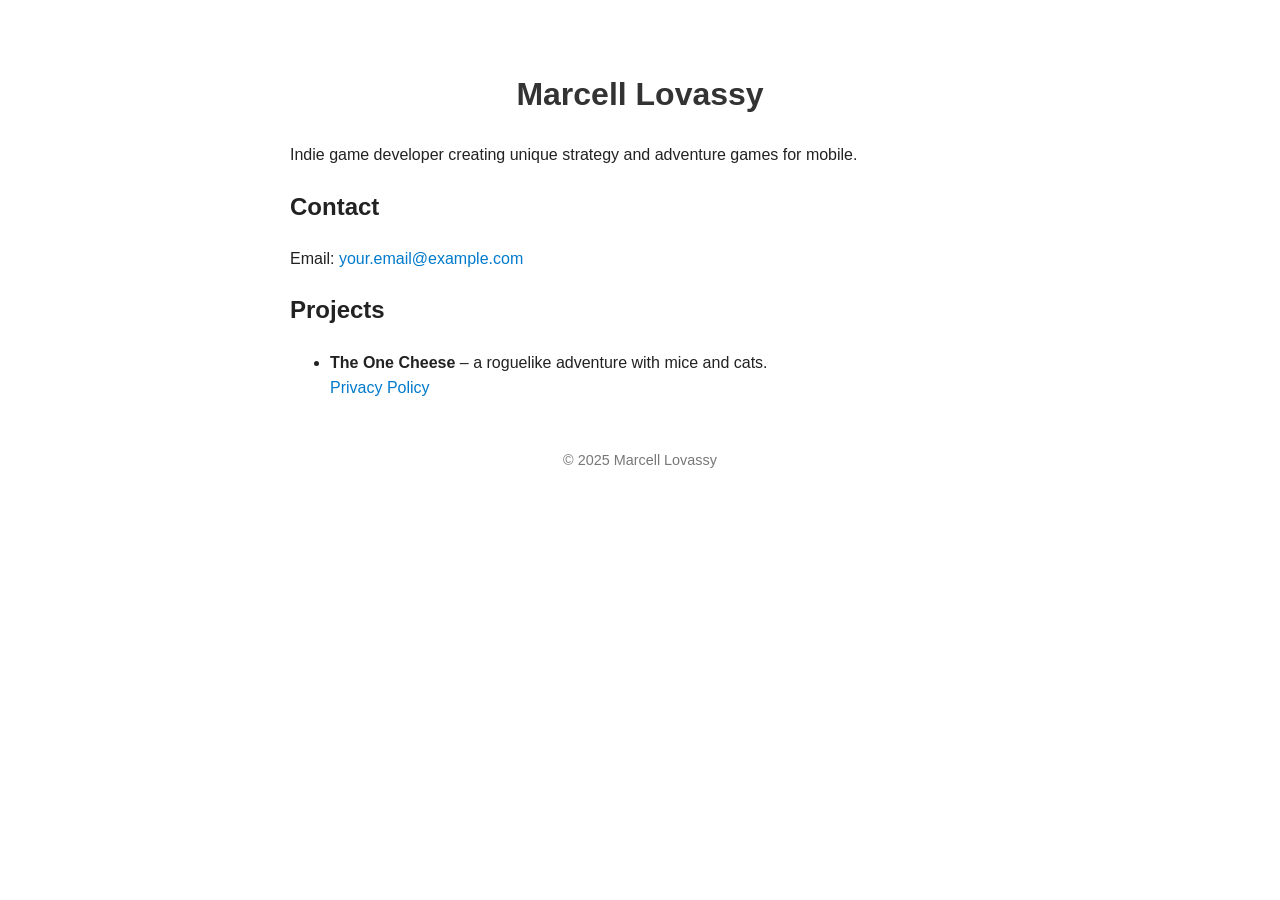
==== index.html @ 740fd113 "Add initial HTML structure for personal webpage" ====
<!DOCTYPE html>
<html lang="en">
<head>
  <meta charset="UTF-8" />
  <meta name="viewport" content="width=device-width, initial-scale=1.0" />
  <title>Marcell Lovassy - Indie Game Developer</title>
  <style>
    body {
      font-family: Arial, sans-serif;
      max-width: 700px;
      margin: 2rem auto;
      padding: 1rem;
      line-height: 1.6;
      color: #222;
    }
    h1 {
      text-align: center;
      color: #333;
    }
    a {
      color: #007acc;
      text-decoration: none;
    }
    a:hover {
      text-decoration: underline;
    }
    footer {
      text-align: center;
      margin-top: 3rem;
      font-size: 0.9em;
      color: #777;
    }
  </style>
</head>
<body>
  <h1>Marcell Lovassy</h1>
  <p>Indie game developer creating unique strategy and adventure games for mobile.</p>

  <h2>Contact</h2>
  <p>Email: <a href="mailto:marcell.loassy@gmail.com">your.email@example.com</a></p>

  <h2>Projects</h2>
  <ul>
    <li>
      <strong>The One Cheese</strong> – a roguelike adventure with mice and cats.<br>
      <a href="https://marcell-lovassy.github.io/theonecheese/privacypolicy/">Privacy Policy</a>
      <!-- You can add: <a href=".../termsofservice/">Terms of Service</a> -->
    </li>
    <!-- Add more projects here -->
  </ul>

  <footer>
    © 2025 Marcell Lovassy
  </footer>
</body>
</html>
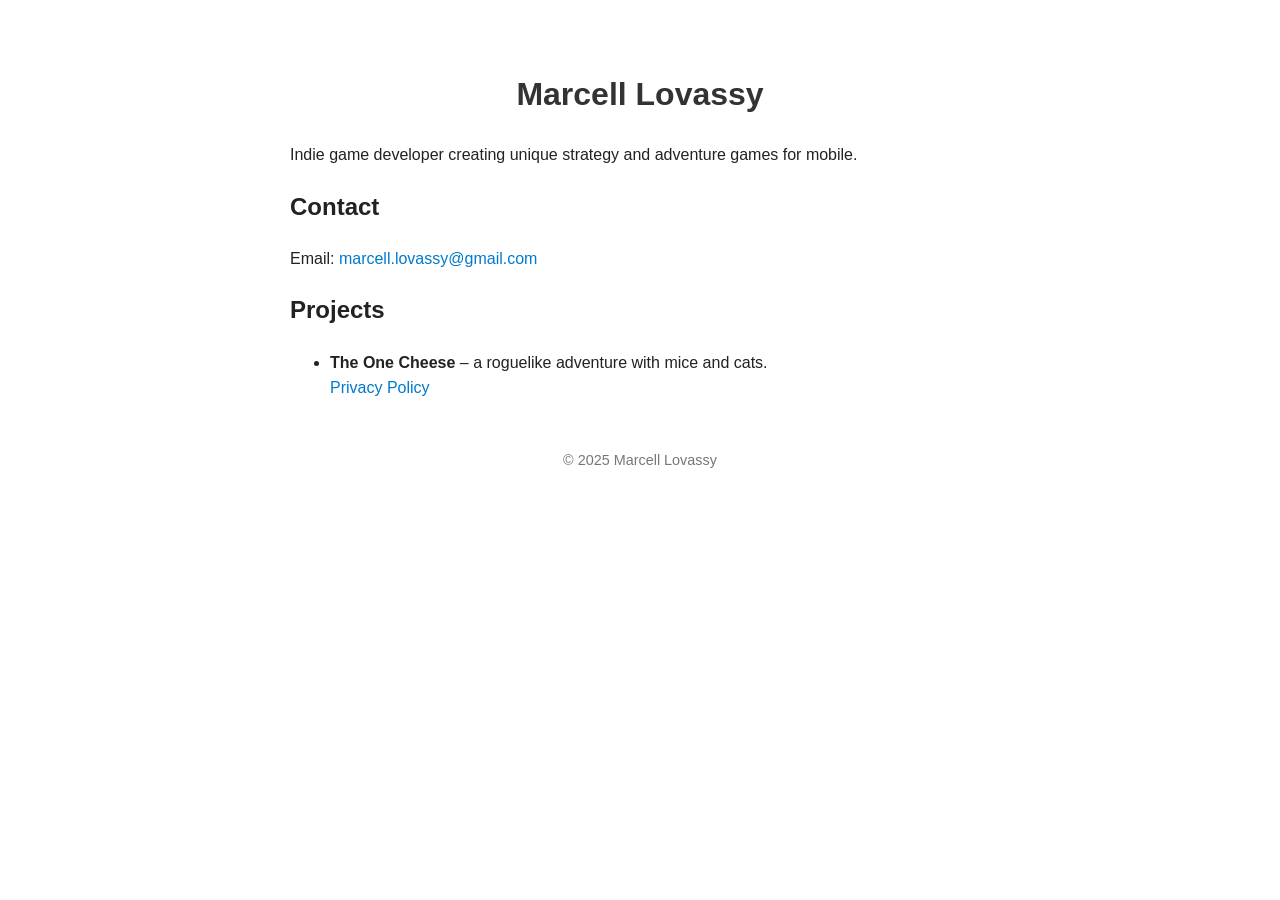
==== commit d13b4d29: "Update email address in contact section" ====
--- a/index.html
+++ b/index.html
@@ -37,7 +37,7 @@
   <p>Indie game developer creating unique strategy and adventure games for mobile.</p>
 
   <h2>Contact</h2>
-  <p>Email: <a href="mailto:marcell.loassy@gmail.com">your.email@example.com</a></p>
+  <p>Email: <a href="mailto:marcell.loassy@gmail.com">marcell.lovassy@gmail.com</a></p>
 
   <h2>Projects</h2>
   <ul>
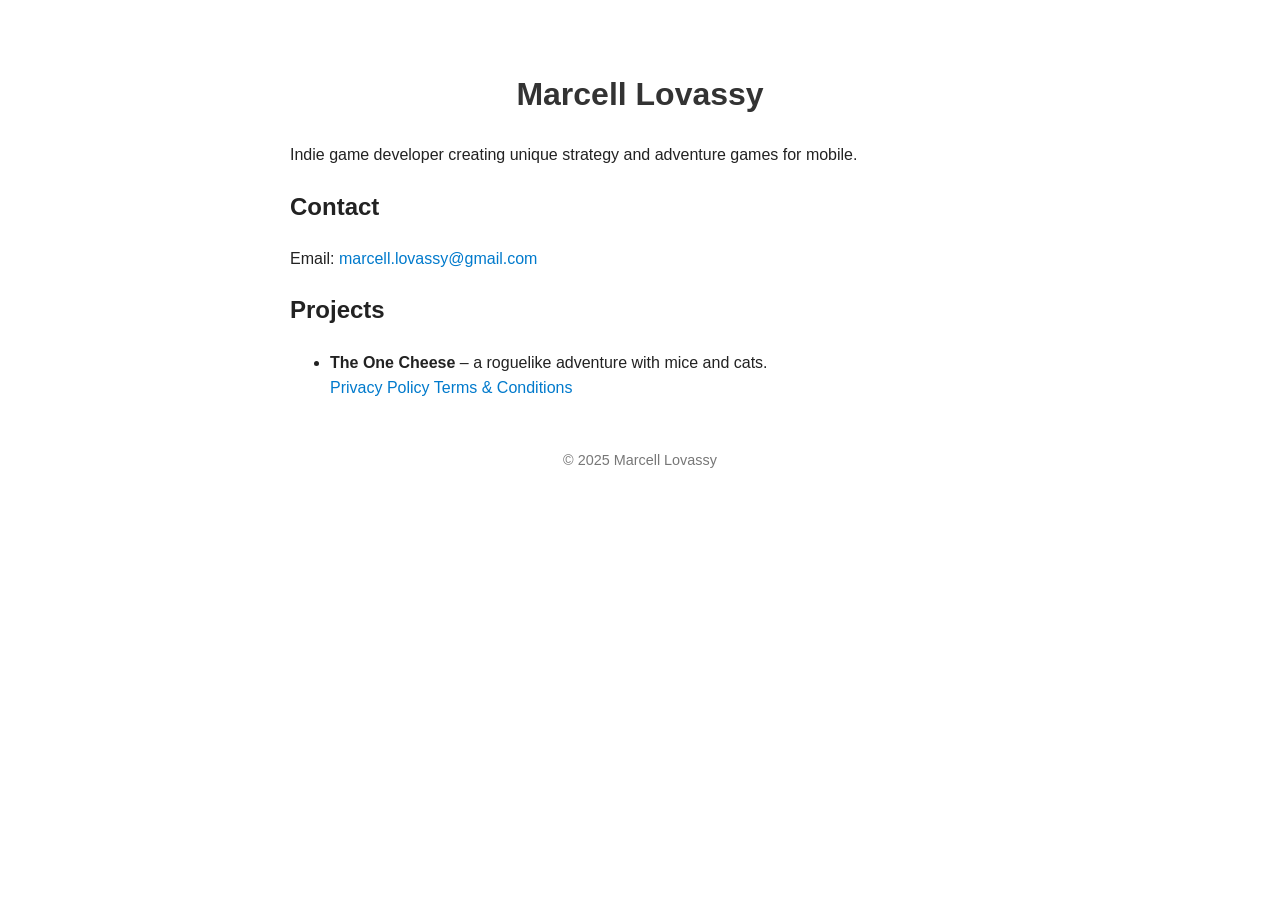
==== commit 68e97a46: "Add Terms & Conditions link to project list" ====
--- a/index.html
+++ b/index.html
@@ -44,6 +44,7 @@
     <li>
       <strong>The One Cheese</strong> – a roguelike adventure with mice and cats.<br>
       <a href="https://marcell-lovassy.github.io/theonecheese/privacypolicy/">Privacy Policy</a>
+      <a href="https://marcell-lovassy.github.io/theonecheese/termsandconditions/">Terms & Conditions</a>
       <!-- You can add: <a href=".../termsofservice/">Terms of Service</a> -->
     </li>
     <!-- Add more projects here -->
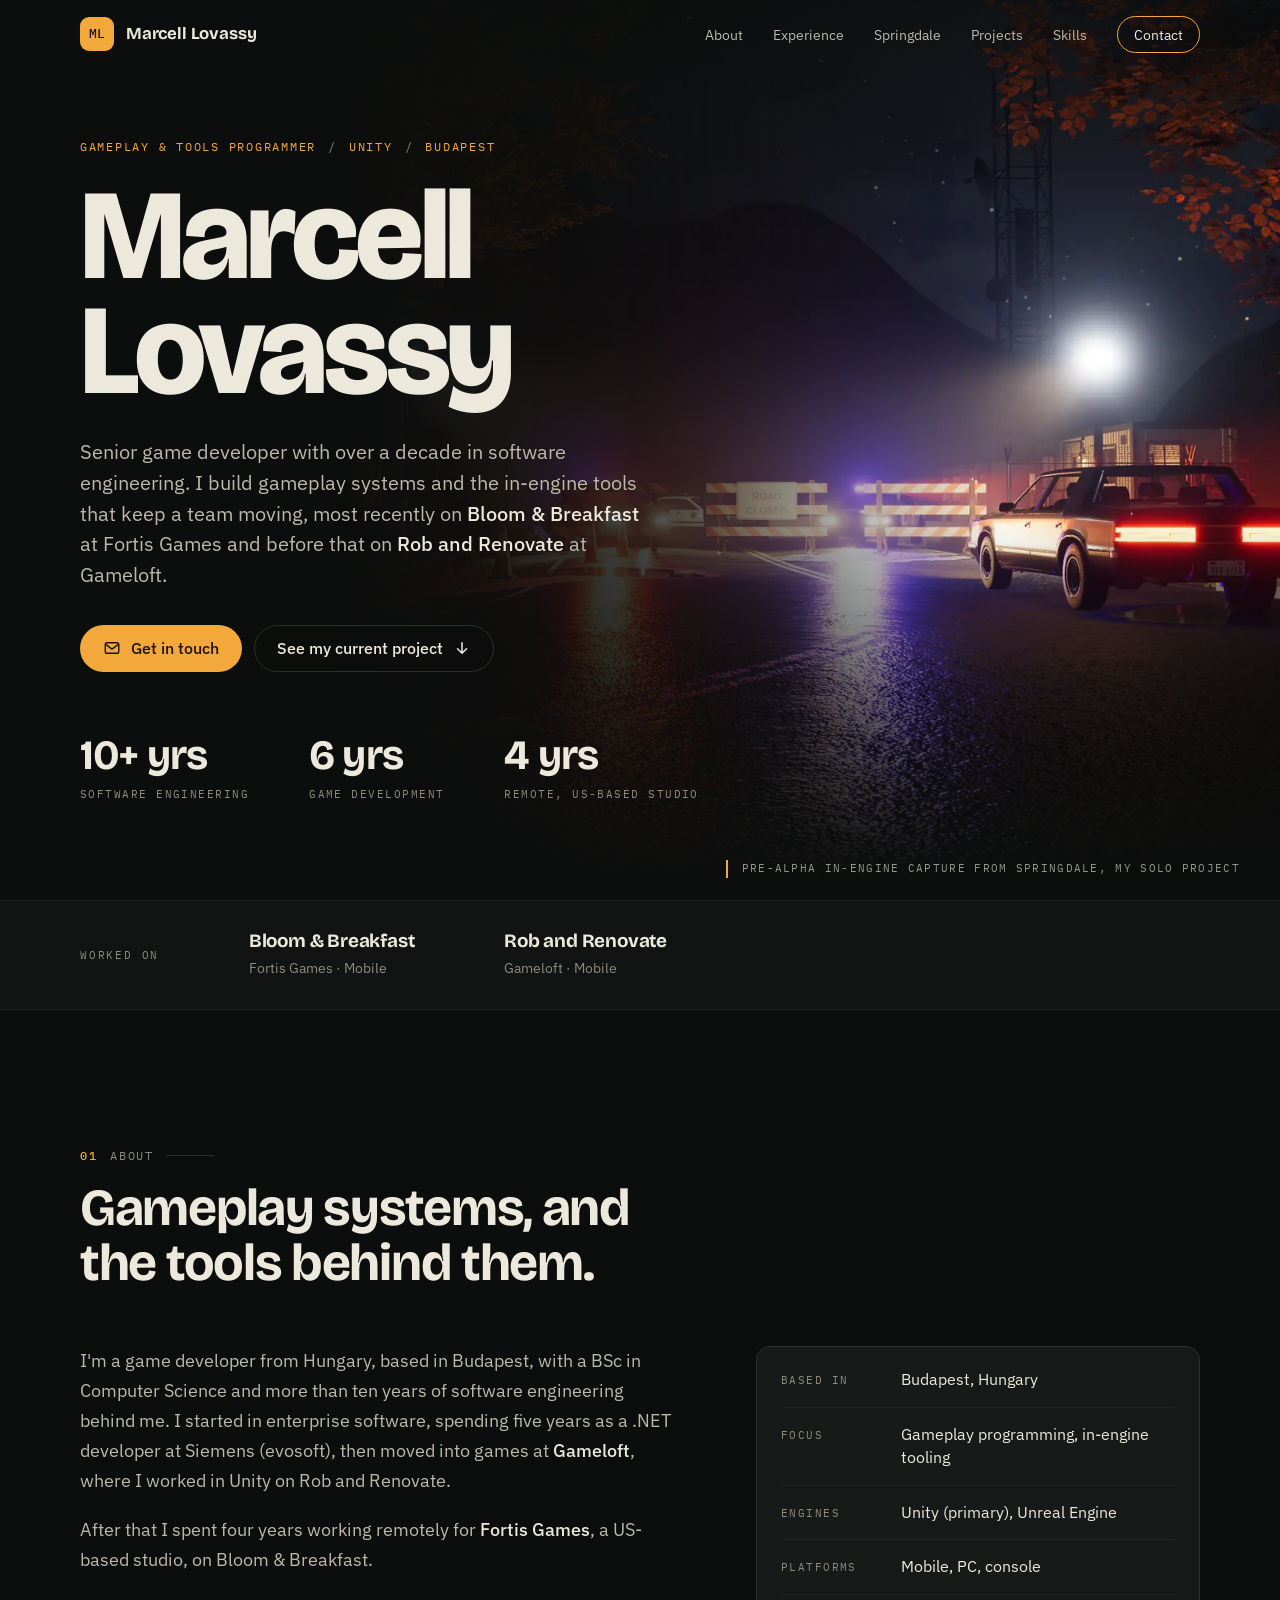
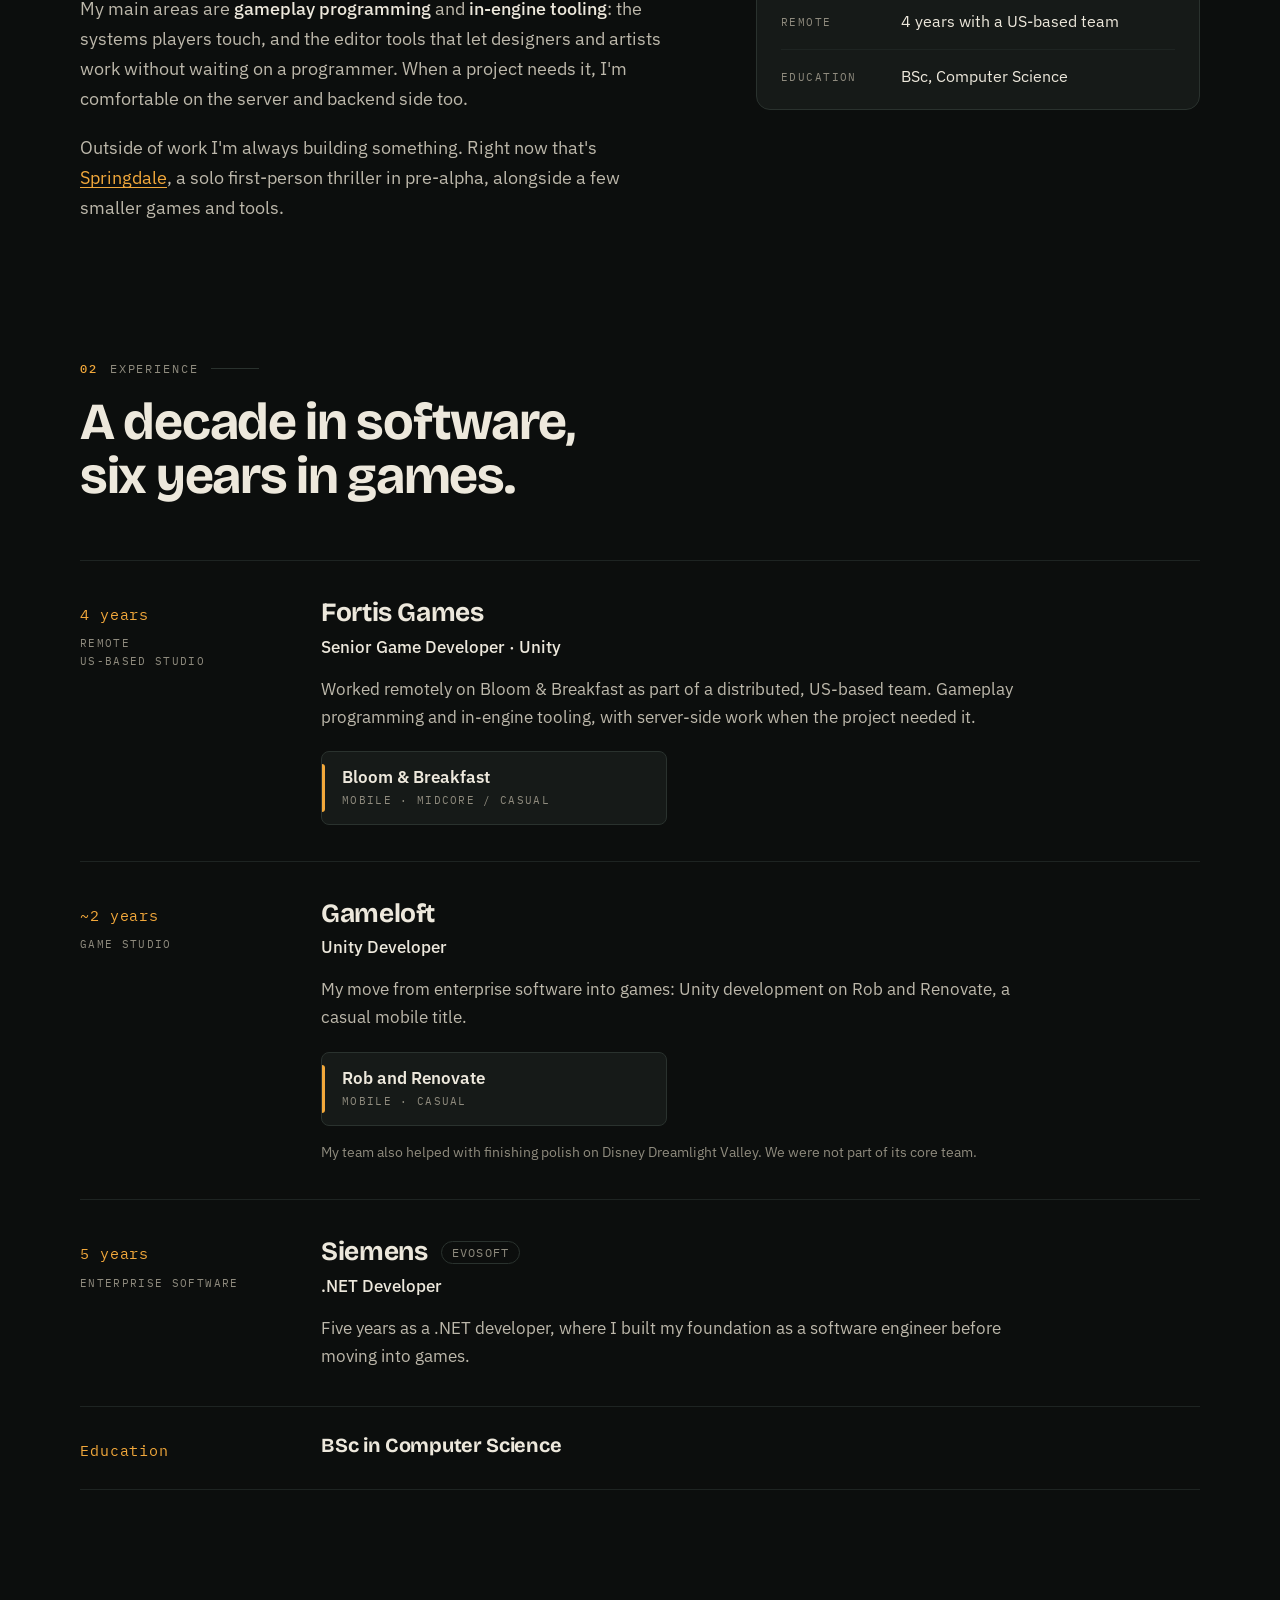
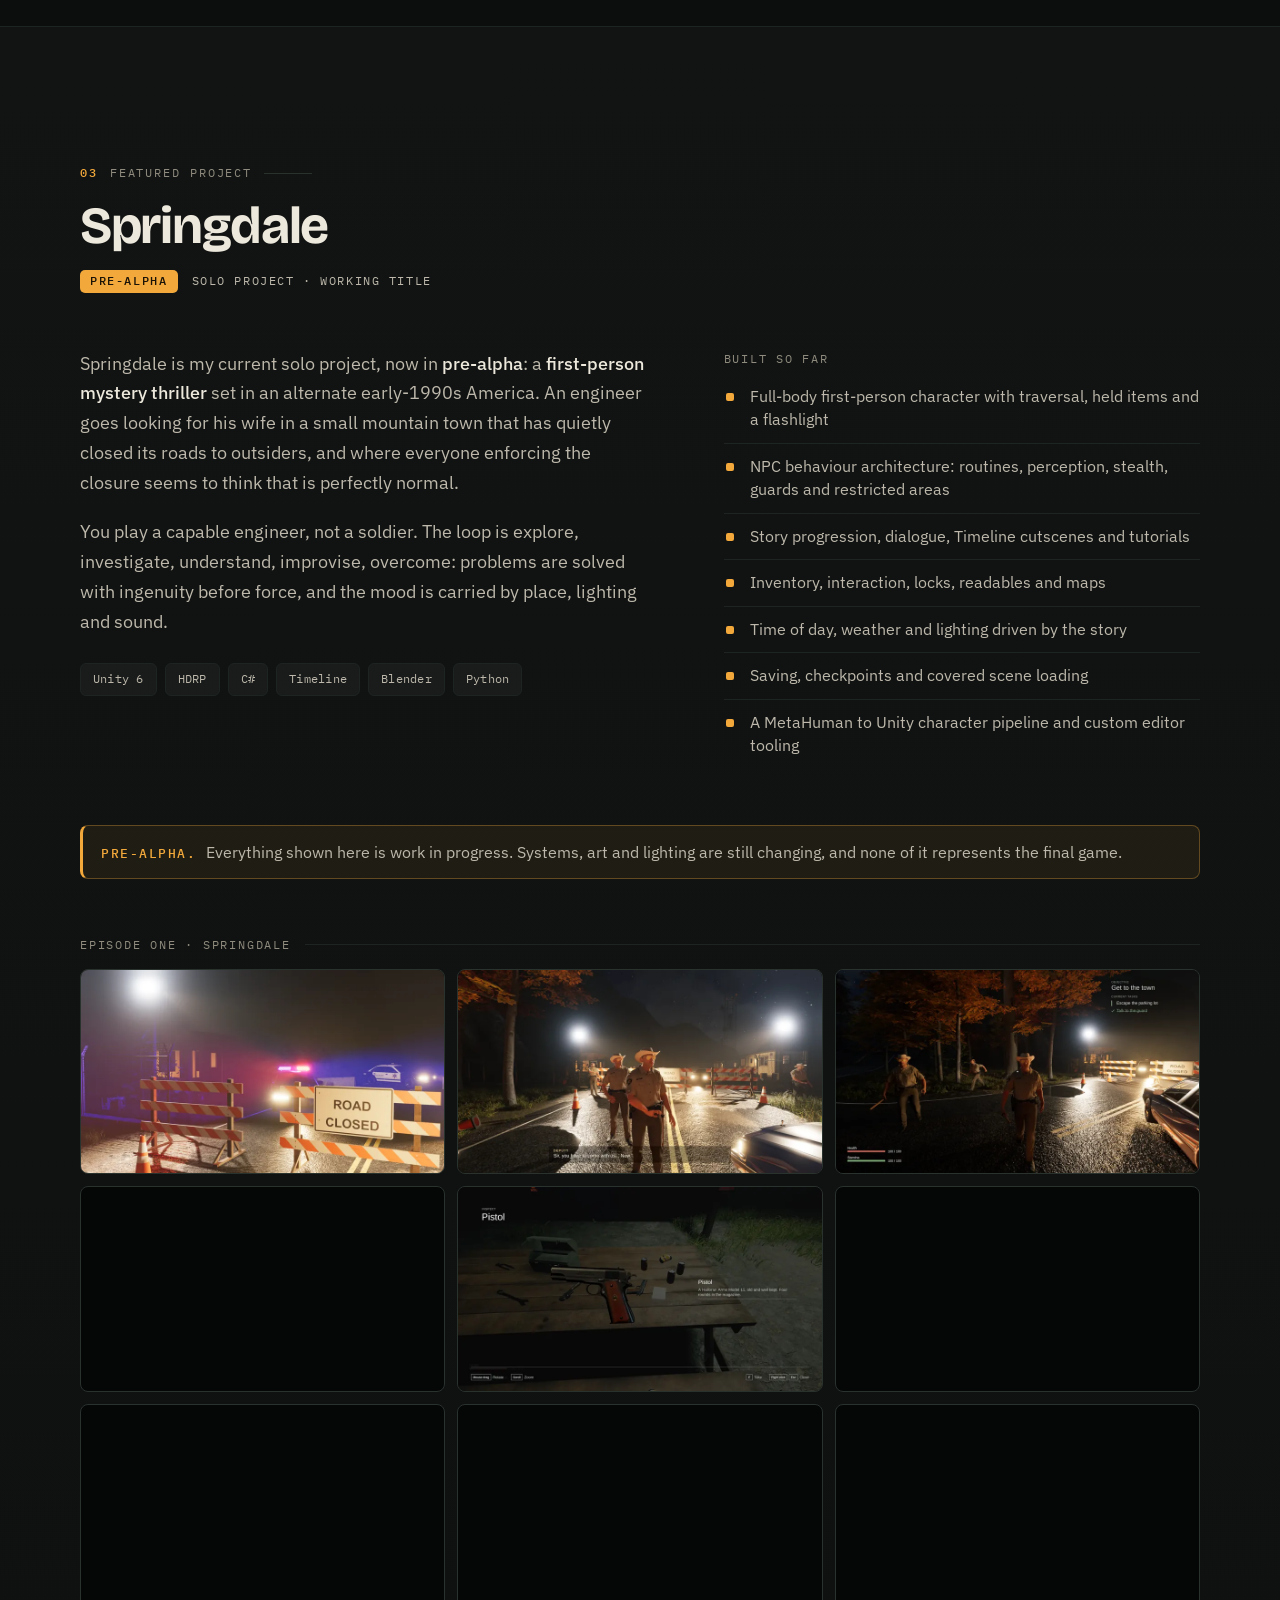
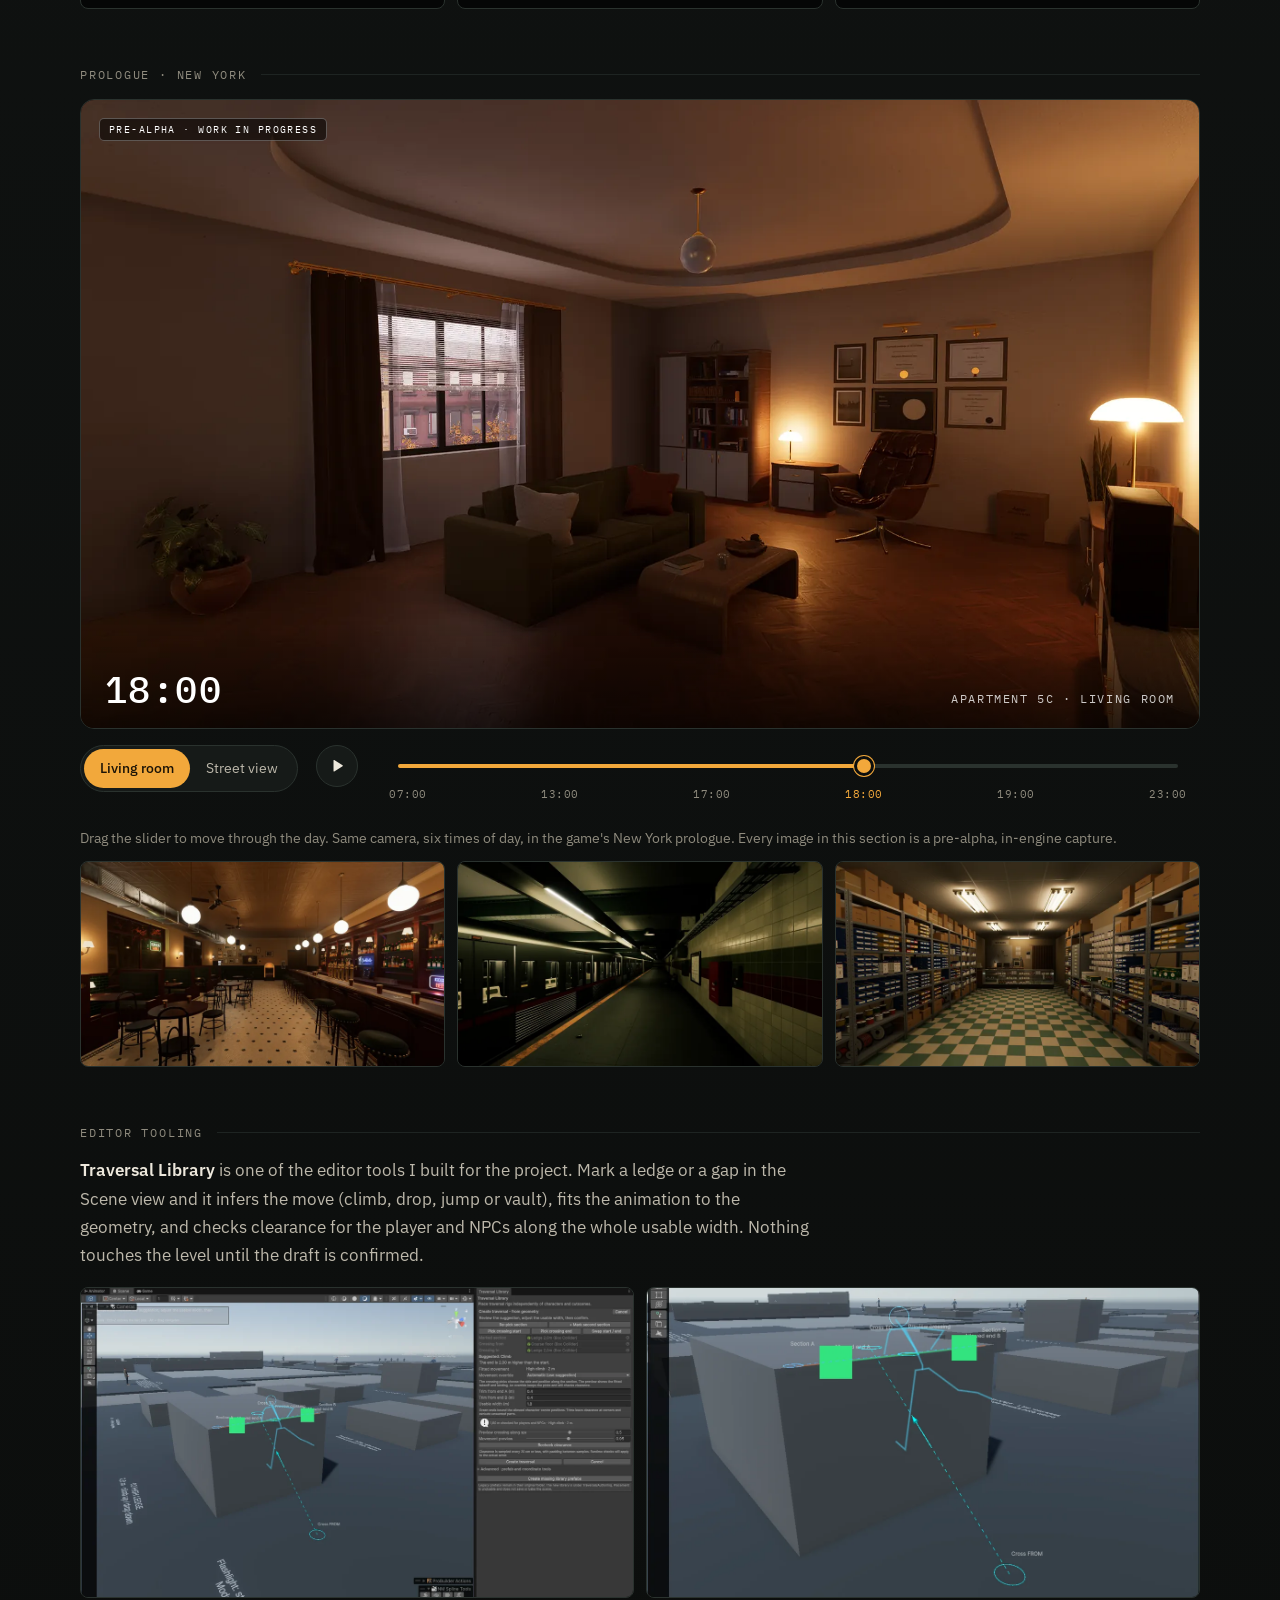
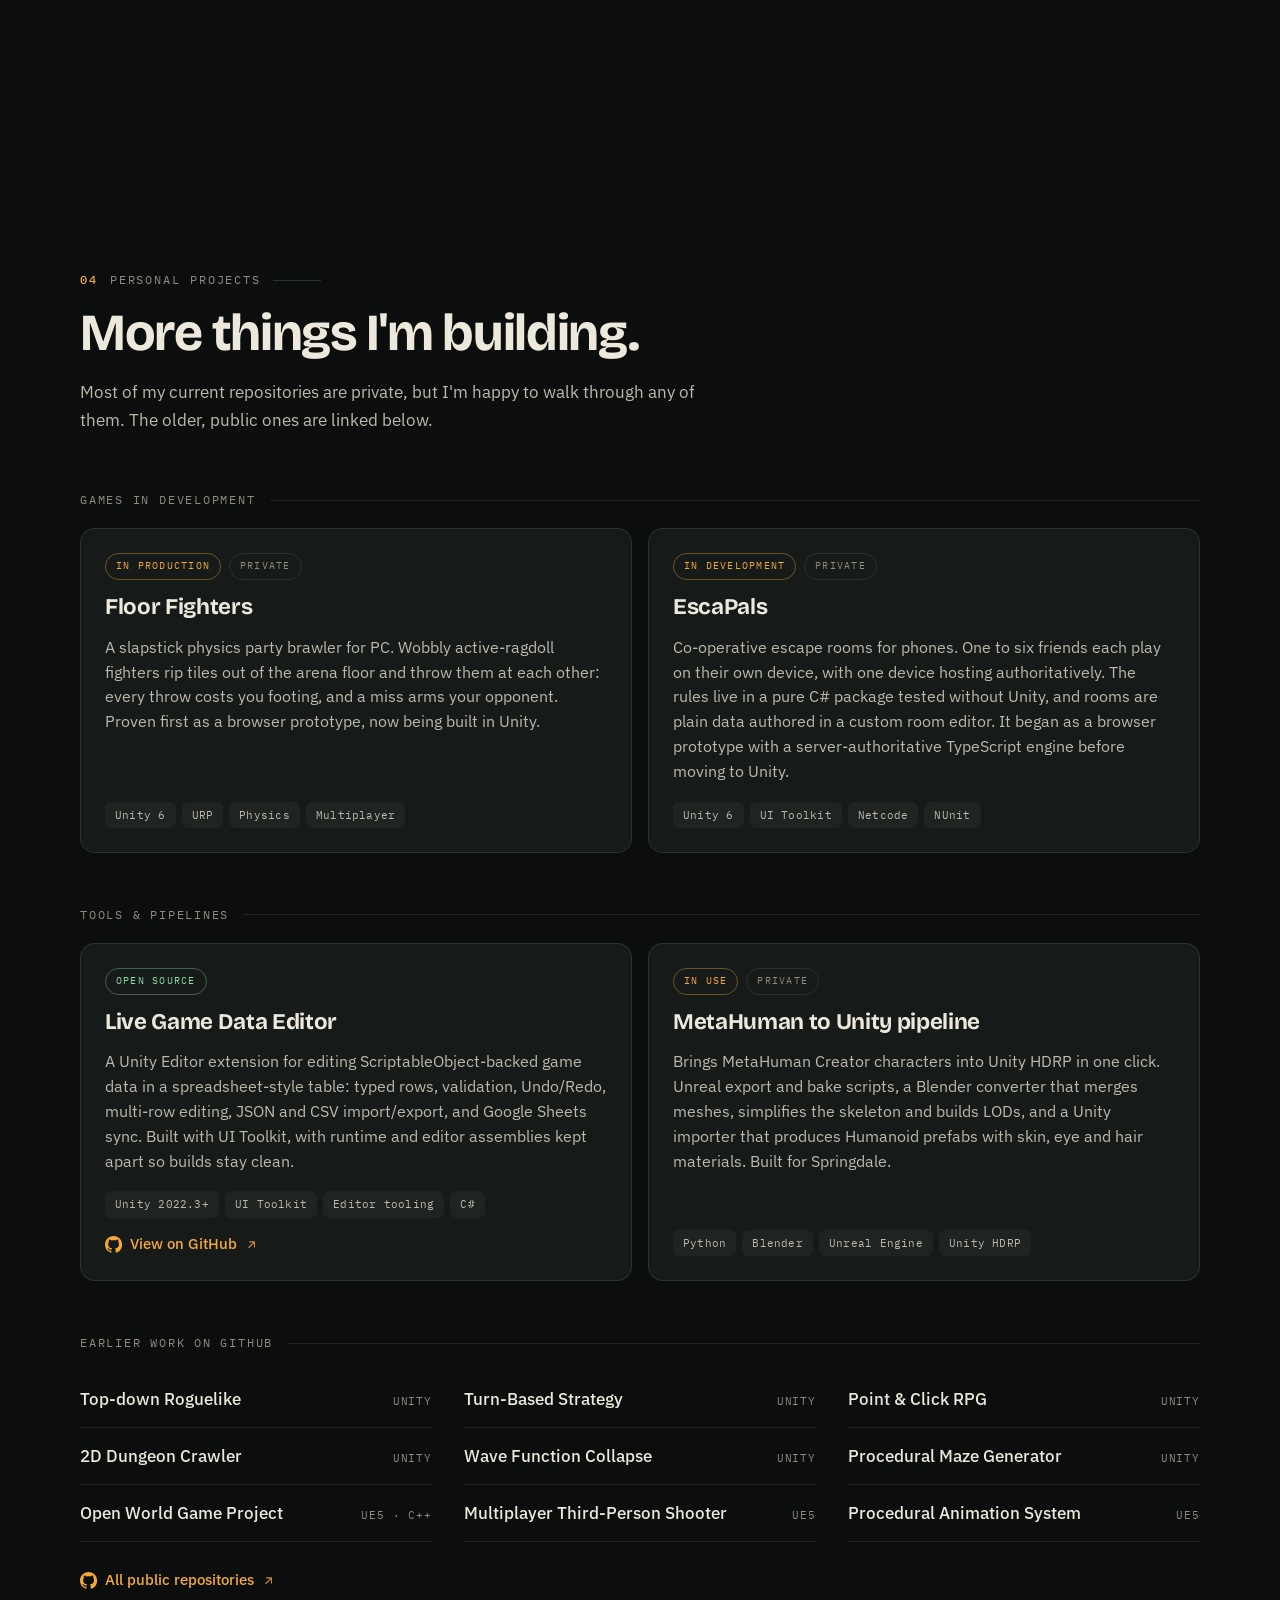
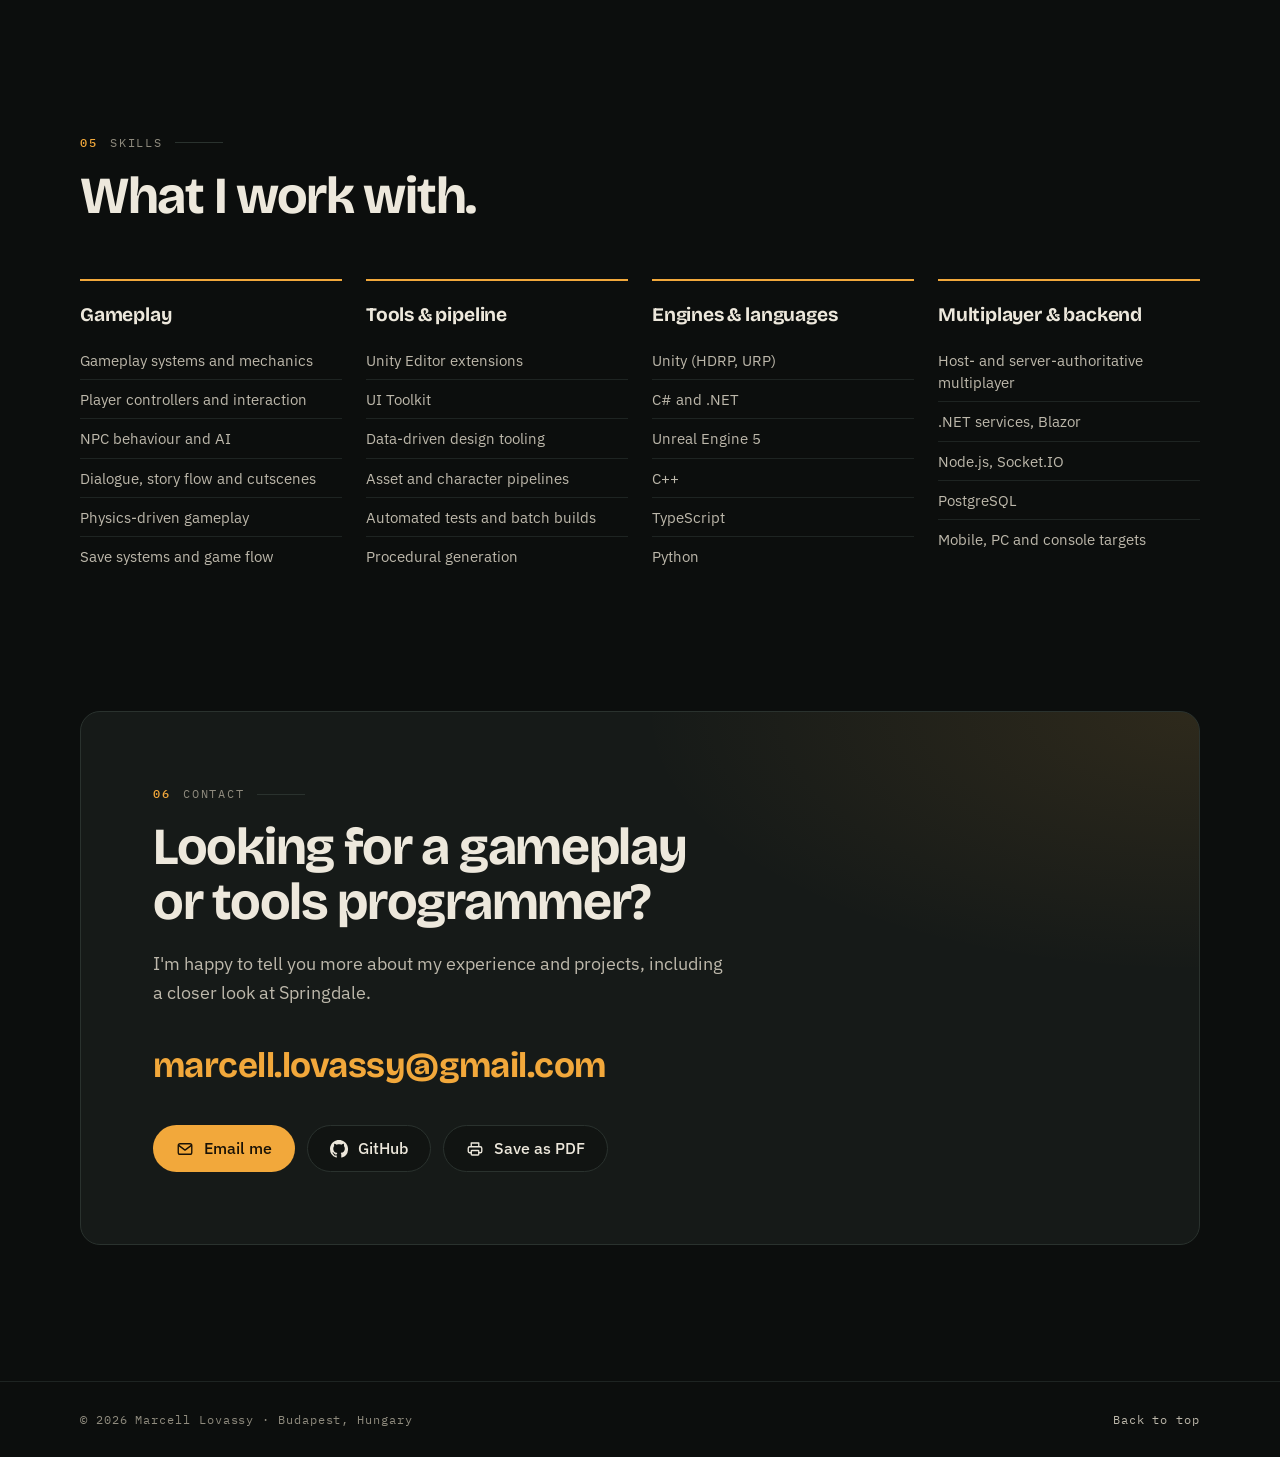
==== commit 6e2c5a92: "Add CV and portfolio page - Single-page CV aimed at game developer roles: about, experience,   Sprin" ====
--- a/index.html
+++ b/index.html
@@ -1,57 +1,606 @@
-<!DOCTYPE html>
+<!doctype html>
 <html lang="en">
 <head>
-  <meta charset="UTF-8" />
-  <meta name="viewport" content="width=device-width, initial-scale=1.0" />
-  <title>Marcell Lovassy - Indie Game Developer</title>
-  <style>
-    body {
-      font-family: Arial, sans-serif;
-      max-width: 700px;
-      margin: 2rem auto;
-      padding: 1rem;
-      line-height: 1.6;
-      color: #222;
-    }
-    h1 {
-      text-align: center;
-      color: #333;
-    }
-    a {
-      color: #007acc;
-      text-decoration: none;
-    }
-    a:hover {
-      text-decoration: underline;
-    }
-    footer {
-      text-align: center;
-      margin-top: 3rem;
-      font-size: 0.9em;
-      color: #777;
-    }
-  </style>
+  <meta charset="utf-8">
+  <meta name="viewport" content="width=device-width, initial-scale=1">
+  <title>Marcell Lovassy — Unity Gameplay &amp; Tools Programmer</title>
+  <meta name="description" content="Senior game developer from Budapest. Gameplay programming and in-engine tooling in Unity, with credits on Bloom &amp; Breakfast and Rob and Renovate.">
+  <meta name="author" content="Marcell Lovassy">
+  <meta name="theme-color" content="#0c0e0d">
+  <link rel="canonical" href="https://marcell-lovassy.github.io/">
+
+  <meta property="og:type" content="profile">
+  <meta property="og:title" content="Marcell Lovassy — Unity Gameplay &amp; Tools Programmer">
+  <meta property="og:description" content="Senior game developer from Budapest. Gameplay programming and in-engine tooling in Unity.">
+  <meta property="og:url" content="https://marcell-lovassy.github.io/">
+  <meta property="og:image" content="https://marcell-lovassy.github.io/assets/img/og-cover.jpg">
+  <meta property="og:image:width" content="1200">
+  <meta property="og:image:height" content="630">
+  <meta name="twitter:card" content="summary_large_image">
+
+  <link rel="icon" href="assets/favicon.svg" type="image/svg+xml">
+  <link rel="preconnect" href="https://fonts.googleapis.com">
+  <link rel="preconnect" href="https://fonts.gstatic.com" crossorigin>
+  <link href="https://fonts.googleapis.com/css2?family=Bricolage+Grotesque:opsz,wght@12..96,500..800&amp;family=IBM+Plex+Mono:wght@400;500&amp;family=IBM+Plex+Sans:wght@400;500;600&amp;display=swap" rel="stylesheet">
+  <link rel="stylesheet" href="assets/css/style.css">
+  <script>document.documentElement.classList.add('js');</script>
+
+  <script type="application/ld+json">
+  {
+    "@context": "https://schema.org",
+    "@type": "Person",
+    "name": "Marcell Lovassy",
+    "jobTitle": "Game Developer",
+    "url": "https://marcell-lovassy.github.io/",
+    "sameAs": ["https://github.com/marcell-lovassy"],
+    "address": { "@type": "PostalAddress", "addressLocality": "Budapest", "addressCountry": "HU" },
+    "knowsAbout": ["Unity", "C#", "Gameplay programming", "Game development tools", "Unreal Engine", ".NET"]
+  }
+  </script>
 </head>
 <body>
-  <h1>Marcell Lovassy</h1>
-  <p>Indie game developer creating unique strategy and adventure games for mobile.</p>
-
-  <h2>Contact</h2>
-  <p>Email: <a href="mailto:marcell.loassy@gmail.com">marcell.lovassy@gmail.com</a></p>
-
-  <h2>Projects</h2>
-  <ul>
-    <li>
-      <strong>The One Cheese</strong> – a roguelike adventure with mice and cats.<br>
-      <a href="https://marcell-lovassy.github.io/theonecheese/privacypolicy/">Privacy Policy</a>
-      <a href="https://marcell-lovassy.github.io/theonecheese/termsandconditions/">Terms & Conditions</a>
-      <!-- You can add: <a href=".../termsofservice/">Terms of Service</a> -->
-    </li>
-    <!-- Add more projects here -->
-  </ul>
-
-  <footer>
-    © 2025 Marcell Lovassy
-  </footer>
+
+<!-- Icon sprite -->
+<svg xmlns="http://www.w3.org/2000/svg" width="0" height="0" style="position:absolute" aria-hidden="true" focusable="false">
+  <symbol id="i-mail" viewBox="0 0 24 24" fill="none" stroke="currentColor" stroke-width="1.8" stroke-linecap="round" stroke-linejoin="round"><rect x="3" y="5" width="18" height="14" rx="2.5"/><path d="m4 7.5 8 6 8-6"/></symbol>
+  <symbol id="i-github" viewBox="0 0 16 16" fill="currentColor"><path d="M8 0c4.42 0 8 3.58 8 8a8.013 8.013 0 0 1-5.45 7.59c-.4.08-.55-.17-.55-.38 0-.27.01-1.13.01-2.2 0-.75-.25-1.23-.54-1.48 1.78-.2 3.65-.88 3.65-3.95 0-.88-.31-1.59-.82-2.15.08-.2.36-1.02-.08-2.12 0 0-.67-.22-2.2.82-.64-.18-1.32-.27-2-.27-.68 0-1.36.09-2 .27-1.53-1.03-2.2-.82-2.2-.82-.44 1.1-.16 1.92-.08 2.12-.51.56-.82 1.28-.82 2.15 0 3.06 1.86 3.75 3.64 3.95-.23.2-.44.55-.51 1.07-.46.21-1.61.55-2.33-.66-.15-.24-.6-.83-1.23-.82-.67.01-.27.38.01.53.34.19.73.9.82 1.13.16.45.68 1.31 2.69.94 0 .67.01 1.3.01 1.49 0 .21-.15.45-.55.38A7.995 7.995 0 0 1 0 8c0-4.42 3.58-8 8-8Z"/></symbol>
+  <symbol id="i-arrow" viewBox="0 0 24 24" fill="none" stroke="currentColor" stroke-width="2" stroke-linecap="round" stroke-linejoin="round"><path d="M5 12h14M13 6l6 6-6 6"/></symbol>
+  <symbol id="i-out" viewBox="0 0 24 24" fill="none" stroke="currentColor" stroke-width="2" stroke-linecap="round" stroke-linejoin="round"><path d="M7 17 17 7M8 7h9v9"/></symbol>
+  <symbol id="i-down" viewBox="0 0 24 24" fill="none" stroke="currentColor" stroke-width="2" stroke-linecap="round" stroke-linejoin="round"><path d="M12 5v14M6 13l6 6 6-6"/></symbol>
+  <symbol id="i-play" viewBox="0 0 24 24" fill="currentColor"><path d="M8 5.5v13a.6.6 0 0 0 .92.5l10.2-6.5a.6.6 0 0 0 0-1L8.92 5a.6.6 0 0 0-.92.5Z"/></symbol>
+  <symbol id="i-pause" viewBox="0 0 24 24" fill="currentColor"><rect x="6.5" y="5" width="4" height="14" rx="1"/><rect x="13.5" y="5" width="4" height="14" rx="1"/></symbol>
+  <symbol id="i-left" viewBox="0 0 24 24" fill="none" stroke="currentColor" stroke-width="2" stroke-linecap="round" stroke-linejoin="round"><path d="m14.5 5-7 7 7 7"/></symbol>
+  <symbol id="i-right" viewBox="0 0 24 24" fill="none" stroke="currentColor" stroke-width="2" stroke-linecap="round" stroke-linejoin="round"><path d="m9.5 5 7 7-7 7"/></symbol>
+  <symbol id="i-close" viewBox="0 0 24 24" fill="none" stroke="currentColor" stroke-width="2" stroke-linecap="round"><path d="M6 6l12 12M18 6 6 18"/></symbol>
+  <symbol id="i-print" viewBox="0 0 24 24" fill="none" stroke="currentColor" stroke-width="1.8" stroke-linecap="round" stroke-linejoin="round"><path d="M7 9V4h10v5M7 17H5a2 2 0 0 1-2-2v-4a2 2 0 0 1 2-2h14a2 2 0 0 1 2 2v4a2 2 0 0 1-2 2h-2"/><rect x="7" y="14" width="10" height="6" rx="1"/></symbol>
+</svg>
+
+<a class="skip" href="#main">Skip to content</a>
+
+<nav class="nav" aria-label="Primary">
+  <div class="container nav__inner">
+    <a class="nav__brand" href="#top" aria-label="Marcell Lovassy, back to top">
+      <span class="nav__mark" aria-hidden="true">ML</span>
+      <span class="nav__name">Marcell Lovassy</span>
+    </a>
+    <button class="nav__toggle" type="button" aria-expanded="false" aria-controls="nav-links" aria-label="Menu">
+      <span></span><span></span>
+    </button>
+    <ul class="nav__links" id="nav-links">
+      <li><a href="#about">About</a></li>
+      <li><a href="#experience">Experience</a></li>
+      <li><a href="#springdale">Springdale</a></li>
+      <li><a href="#projects">Projects</a></li>
+      <li><a href="#skills">Skills</a></li>
+      <li><a class="nav__cta" href="#contact">Contact</a></li>
+    </ul>
+  </div>
+</nav>
+
+<header class="hero" id="top">
+  <div class="hero__media" aria-hidden="true">
+    <img src="assets/img/springdale/hero-roadblock.webp" alt="" width="1920" height="1080" fetchpriority="high">
+  </div>
+
+  <div class="container hero__inner">
+    <p class="eyebrow">
+      <span>Gameplay &amp; Tools Programmer</span>
+      <span class="eyebrow__sep" aria-hidden="true">/</span>
+      <span>Unity</span>
+      <span class="eyebrow__sep" aria-hidden="true">/</span>
+      <span>Budapest</span>
+    </p>
+    <h1 class="hero__name">Marcell <br>Lovassy</h1>
+    <p class="hero__lead">
+      Senior game developer with over a decade in software engineering. I build gameplay systems
+      and the in-engine tools that keep a team moving, most recently on
+      <strong>Bloom&nbsp;&amp;&nbsp;Breakfast</strong> at Fortis Games and before that on
+      <strong>Rob and Renovate</strong> at Gameloft.
+    </p>
+    <div class="hero__cta">
+      <a class="btn btn--primary" href="mailto:marcell.lovassy@gmail.com">
+        <svg class="icon" aria-hidden="true"><use href="#i-mail"/></svg>Get in touch
+      </a>
+      <a class="btn btn--ghost" href="#springdale">
+        See my current project<svg class="icon" aria-hidden="true"><use href="#i-down"/></svg>
+      </a>
+    </div>
+
+    <dl class="stats">
+      <div><dt>10+ yrs</dt><dd>Software engineering</dd></div>
+      <div><dt>6 yrs</dt><dd>Game development</dd></div>
+      <div><dt>4 yrs</dt><dd>Remote, US-based studio</dd></div>
+    </dl>
+  </div>
+
+  <a class="hero__credit" href="#springdale">Pre-alpha in-engine capture from Springdale, my solo project</a>
+</header>
+
+<section class="credits" aria-label="Games I have worked on">
+  <div class="container credits__inner">
+    <p class="credits__label">Worked on</p>
+    <div class="credit">
+      <strong>Bloom &amp; Breakfast</strong>
+      <span>Fortis Games · Mobile</span>
+    </div>
+    <div class="credit">
+      <strong>Rob and Renovate</strong>
+      <span>Gameloft · Mobile</span>
+    </div>
+  </div>
+</section>
+
+<main id="main">
+
+  <!-- ============ About ============ -->
+  <section class="section" id="about">
+    <div class="container">
+      <div class="section__head reveal">
+        <p class="kicker"><b>01</b> About</p>
+        <h2>Gameplay systems, and the tools behind them.</h2>
+      </div>
+
+      <div class="about">
+        <div class="prose reveal">
+          <p>
+            I'm a game developer from Hungary, based in Budapest, with a BSc in Computer Science and
+            more than ten years of software engineering behind me. I started in enterprise software,
+            spending five years as a .NET developer at Siemens (evosoft), then moved into games at
+            <strong>Gameloft</strong>, where I worked in Unity on Rob and Renovate.
+          </p>
+          <p>
+            After that I spent four years working remotely for <strong>Fortis Games</strong>,
+            a US-based studio, on Bloom &amp; Breakfast.
+          </p>
+          <p>
+            My main areas are <strong>gameplay programming</strong> and <strong>in-engine tooling</strong>:
+            the systems players touch, and the editor tools that let designers and artists work without
+            waiting on a programmer. When a project needs it, I'm comfortable on the server and backend side too.
+          </p>
+          <p>
+            Outside of work I'm always building something. Right now that's
+            <a href="#springdale">Springdale</a>, a solo first-person thriller in pre-alpha, alongside
+            a few smaller games and tools.
+          </p>
+        </div>
+
+        <dl class="facts reveal">
+          <div><dt>Based in</dt><dd>Budapest, Hungary</dd></div>
+          <div><dt>Focus</dt><dd>Gameplay programming, in-engine tooling</dd></div>
+          <div><dt>Engines</dt><dd>Unity (primary), Unreal Engine</dd></div>
+          <div><dt>Platforms</dt><dd>Mobile, PC, console</dd></div>
+          <div><dt>Remote</dt><dd>4 years with a US-based team</dd></div>
+          <div><dt>Education</dt><dd>BSc, Computer Science</dd></div>
+        </dl>
+      </div>
+    </div>
+  </section>
+
+  <!-- ============ Experience ============ -->
+  <section class="section section--tight-top" id="experience">
+    <div class="container">
+      <div class="section__head reveal">
+        <p class="kicker"><b>02</b> Experience</p>
+        <h2>A decade in software, six years in games.</h2>
+      </div>
+
+      <ol class="timeline">
+        <li class="job reveal">
+          <div class="job__meta">
+            <p class="job__span">4 years</p>
+            <p class="job__where"><span>Remote</span><span>US-based studio</span></p>
+          </div>
+          <div class="job__body">
+            <h3 class="job__company">Fortis Games</h3>
+            <p class="job__role">Senior Game Developer · Unity</p>
+            <p class="job__desc">
+              Worked remotely on Bloom &amp; Breakfast as part of a distributed, US-based team.
+              Gameplay programming and in-engine tooling, with server-side work when the project needed it.
+            </p>
+            <ul class="titles">
+              <li class="title-card"><strong>Bloom &amp; Breakfast</strong><span>Mobile · Midcore / casual</span></li>
+            </ul>
+          </div>
+        </li>
+
+        <li class="job reveal">
+          <div class="job__meta">
+            <p class="job__span">~2 years</p>
+            <p class="job__where">Game studio</p>
+          </div>
+          <div class="job__body">
+            <h3 class="job__company">Gameloft</h3>
+            <p class="job__role">Unity Developer</p>
+            <p class="job__desc">
+              My move from enterprise software into games: Unity development on Rob and Renovate,
+              a casual mobile title.
+            </p>
+            <ul class="titles">
+              <li class="title-card"><strong>Rob and Renovate</strong><span>Mobile · Casual</span></li>
+            </ul>
+            <p class="job__note">
+              My team also helped with finishing polish on Disney Dreamlight Valley. We were not part of its core team.
+            </p>
+          </div>
+        </li>
+
+        <li class="job reveal">
+          <div class="job__meta">
+            <p class="job__span">5 years</p>
+            <p class="job__where">Enterprise software</p>
+          </div>
+          <div class="job__body">
+            <h3 class="job__company">Siemens <span class="job__aka">evosoft</span></h3>
+            <p class="job__role">.NET Developer</p>
+            <p class="job__desc">
+              Five years as a .NET developer, where I built my foundation as a software engineer
+              before moving into games.
+            </p>
+          </div>
+        </li>
+
+        <li class="job job--edu reveal">
+          <div class="job__meta">
+            <p class="job__span">Education</p>
+          </div>
+          <div class="job__body">
+            <h3 class="job__company">BSc in Computer Science</h3>
+          </div>
+        </li>
+      </ol>
+    </div>
+  </section>
+
+  <!-- ============ Springdale ============ -->
+  <section class="section feature" id="springdale">
+    <div class="container">
+      <div class="section__head reveal">
+        <p class="kicker"><b>03</b> Featured project</p>
+        <h2>Springdale</h2>
+        <p class="section__sub"><span class="badge">Pre-alpha</span><span>Solo project · Working title</span></p>
+      </div>
+
+      <div class="feature__intro">
+        <div class="prose reveal">
+          <p>
+            Springdale is my current solo project, now in <strong>pre-alpha</strong>: a <strong>first-person mystery thriller</strong> set in an
+            alternate early-1990s America. An engineer goes looking for his wife in a small mountain town
+            that has quietly closed its roads to outsiders, and where everyone enforcing the closure
+            seems to think that is perfectly normal.
+          </p>
+          <p>
+            You play a capable engineer, not a soldier. The loop is explore, investigate, understand,
+            improvise, overcome: problems are solved with ingenuity before force, and the mood is carried
+            by place, lighting and sound.
+          </p>
+          <ul class="tags tags--lg" aria-label="Technology">
+            <li>Unity 6</li><li>HDRP</li><li>C#</li><li>Timeline</li><li>Blender</li><li>Python</li>
+          </ul>
+        </div>
+
+        <div class="reveal">
+          <h3 class="list-title">Built so far</h3>
+          <ul class="checklist">
+            <li>Full-body first-person character with traversal, held items and a flashlight</li>
+            <li>NPC behaviour architecture: routines, perception, stealth, guards and restricted areas</li>
+            <li>Story progression, dialogue, Timeline cutscenes and tutorials</li>
+            <li>Inventory, interaction, locks, readables and maps</li>
+            <li>Time of day, weather and lighting driven by the story</li>
+            <li>Saving, checkpoints and covered scene loading</li>
+            <li>A MetaHuman to Unity character pipeline and custom editor tooling</li>
+          </ul>
+        </div>
+      </div>
+
+      <p class="notice reveal">
+        <strong>Pre-alpha.</strong> Everything shown here is work in progress. Systems, art and lighting
+        are still changing, and none of it represents the final game.
+      </p>
+
+      <h3 class="subhead subhead--shots reveal">Episode One · Springdale</h3>
+      <ul class="gallery gallery--lead reveal" aria-label="Screenshots from Episode One, in Springdale">
+        <li><a class="shot" href="assets/img/springdale/roadblock-lights.webp" data-caption="Springdale · The roadblock, cruiser lights on (staged in the editor)">
+          <img src="assets/img/springdale/roadblock-lights-thumb.webp" alt="Sheriff's cruisers with red and blue lights behind a ROAD CLOSED barricade on a wet road at night" width="800" height="450" loading="lazy" decoding="async">
+          <span class="shot__cap">Roadblock · Cruiser lights</span></a></li>
+        <li><a class="shot" href="assets/img/springdale/roadblock-talk.webp" data-caption="Gameplay · The deputies at the roadblock">
+          <img src="assets/img/springdale/roadblock-talk-thumb.webp" alt="First-person view of two deputies in front of floodlights, with a line of dialogue on screen: Sir, you have to come with us. Now." width="800" height="450" loading="lazy" decoding="async">
+          <span class="shot__cap">Gameplay · Dialogue</span></a></li>
+        <li><a class="shot" href="assets/img/springdale/roadblock-batons.webp" data-caption="Gameplay · Surrounded at the roadblock: objectives, health and stamina">
+          <img src="assets/img/springdale/roadblock-batons-thumb.webp" alt="Three deputies closing in with batons, with the objective list and health and stamina bars on screen" width="800" height="450" loading="lazy" decoding="async">
+          <span class="shot__cap">Gameplay · Surrounded</span></a></li>
+        <li><a class="shot" href="assets/img/springdale/woods-callout.webp" data-caption="Gameplay · Escaping into the woods">
+          <img src="assets/img/springdale/woods-callout-thumb.webp" alt="A lamp-lit forest trail at night with a subtitle from a deputy: Let him go. He won't survive the woods at night anyway." width="800" height="450" loading="lazy" decoding="async">
+          <span class="shot__cap">Gameplay · Into the woods</span></a></li>
+        <li><a class="shot" href="assets/img/springdale/woods-inspect.webp" data-caption="Gameplay · Inspecting a found pistol">
+          <img src="assets/img/springdale/woods-inspect-thumb.webp" alt="An inspection screen showing a pistol on a picnic table, with its description and rotate and zoom controls" width="800" height="450" loading="lazy" decoding="async">
+          <span class="shot__cap">Gameplay · Item inspection</span></a></li>
+        <li><a class="shot" href="assets/img/springdale/woods-lock.webp" data-caption="Gameplay · Combination lock on a key box">
+          <img src="assets/img/springdale/woods-lock-thumb.webp" alt="A close-up of a brass combination padlock on a red metal box, with on-screen controls for choosing and turning the dials" width="800" height="450" loading="lazy" decoding="async">
+          <span class="shot__cap">Gameplay · Combination lock</span></a></li>
+        <li><a class="shot" href="assets/img/springdale/motel-arrival.webp" data-caption="Gameplay · Reaching the North Star Motel">
+          <img src="assets/img/springdale/motel-arrival-thumb.webp" alt="First-person view with a pistol in hand, approaching the neon sign of the North Star Motel at night, with a new objective on screen" width="800" height="450" loading="lazy" decoding="async">
+          <span class="shot__cap">Gameplay · Reaching the motel</span></a></li>
+        <li><a class="shot" href="assets/img/springdale/motel-sign-dusk.webp" data-caption="Springdale · North Star Motel, dusk">
+          <img src="assets/img/springdale/motel-sign-dusk-thumb.webp" alt="The neon sign of the North Star Motel glowing at dusk among autumn trees" width="800" height="450" loading="lazy" decoding="async">
+          <span class="shot__cap">North Star Motel · Dusk</span></a></li>
+        <li><a class="shot" href="assets/img/springdale/motel-front.webp" data-caption="Springdale · North Star Motel, reception at dusk">
+          <img src="assets/img/springdale/motel-front-thumb.webp" alt="A two-storey motel with a reception office and a parked car under a violet evening sky" width="800" height="450" loading="lazy" decoding="async">
+          <span class="shot__cap">North Star Motel · Reception</span></a></li>
+      </ul>
+
+      <h3 class="subhead subhead--shots reveal">Prologue · New York</h3>
+      <figure class="tod reveal" data-tod>
+        <div class="tod__stage">
+          <img class="tod__img is-active" src="assets/img/springdale/tod-living-18.webp"
+               alt="Springdale: the apartment living room at 18:00, captured in-engine"
+               width="1600" height="900" loading="lazy" decoding="async">
+          <div class="tod__hud">
+            <span class="tod__clock">18:00</span>
+            <span class="tod__label">Apartment 5C · Living room</span>
+          </div>
+          <span class="tod__flag">Pre-alpha · Work in progress</span>
+        </div>
+
+        <div class="tod__controls">
+          <div class="seg" role="group" aria-label="Scene">
+            <button class="seg__btn" type="button" data-scene="living" aria-pressed="true">Living room</button>
+            <button class="seg__btn" type="button" data-scene="street" aria-pressed="false">Street view</button>
+          </div>
+          <button class="tod__play" type="button" aria-label="Play through the day" aria-pressed="false">
+            <svg class="icon icon--play" aria-hidden="true"><use href="#i-play"/></svg>
+            <svg class="icon icon--pause" aria-hidden="true"><use href="#i-pause"/></svg>
+          </button>
+          <div class="tod__slider">
+            <input class="tod__range" type="range" min="0" max="5" step="1" value="3"
+                   aria-label="Time of day" aria-valuetext="18:00">
+            <div class="tod__ticks" aria-hidden="true">
+              <button type="button" tabindex="-1" data-i="0">07:00</button>
+              <button type="button" tabindex="-1" data-i="1">13:00</button>
+              <button type="button" tabindex="-1" data-i="2">17:00</button>
+              <button type="button" tabindex="-1" data-i="3">18:00</button>
+              <button type="button" tabindex="-1" data-i="4">19:00</button>
+              <button type="button" tabindex="-1" data-i="5">23:00</button>
+            </div>
+          </div>
+        </div>
+
+        <figcaption>
+          <span class="js-only">Drag the slider to move through the day.</span>
+          Same camera, six times of day, in the game's New York prologue. Every image in this section is a pre-alpha, in-engine capture.
+        </figcaption>
+      </figure>
+
+      <ul class="gallery gallery--lead reveal" aria-label="Screenshots from the New York prologue">
+        <li><a class="shot" href="assets/img/springdale/pub-room.webp" data-caption="New York · The Thirsty Turtle">
+          <img src="assets/img/springdale/pub-room-thumb.webp" alt="A neighbourhood pub with a long bar, globe lamps, a tin ceiling and a tiled floor" width="800" height="450" loading="lazy" decoding="async">
+          <span class="shot__cap">The Thirsty Turtle · Pub</span></a></li>
+        <li><a class="shot" href="assets/img/springdale/metro-train.webp" data-caption="New York · Metro, train at the platform">
+          <img src="assets/img/springdale/metro-train-thumb.webp" alt="A subway train standing at a dim, tiled platform" width="800" height="450" loading="lazy" decoding="async">
+          <span class="shot__cap">Metro · Train at the platform</span></a></li>
+        <li><a class="shot" href="assets/img/springdale/store-aisle.webp" data-caption="New York · Kovac Electronics &amp; Repair, shop floor">
+          <img src="assets/img/springdale/store-aisle-thumb.webp" alt="An electronics store aisle between metal shelves stacked with boxed parts, under fluorescent lights" width="800" height="450" loading="lazy" decoding="async">
+          <span class="shot__cap">Kovac Electronics · Shop floor</span></a></li>
+      </ul>
+
+      <h3 class="subhead subhead--shots reveal">Editor tooling</h3>
+      <p class="shots-note reveal">
+        <strong>Traversal Library</strong> is one of the editor tools I built for the project. Mark a ledge or a gap
+        in the Scene view and it infers the move (climb, drop, jump or vault), fits the animation to the
+        geometry, and checks clearance for the player and NPCs along the whole usable width. Nothing
+        touches the level until the draft is confirmed.
+      </p>
+      <ul class="gallery gallery--tools reveal" aria-label="Editor tooling screenshots">
+        <li><a class="shot" href="assets/img/springdale/tool-traversal-wide.webp" data-caption="Editor tooling · Traversal Library: a climb draft with its fit and clearance report">
+          <img src="assets/img/springdale/tool-traversal-wide-thumb.webp" alt="The Unity editor with a traversal draft in the Scene view: a marked ledge, allowed bounds and a preview skeleton mid-climb, next to the Traversal Library panel" width="1200" height="675" loading="lazy" decoding="async">
+          <span class="shot__cap">Traversal Library · Draft and panel</span></a></li>
+        <li><a class="shot" href="assets/img/springdale/tool-traversal-close.webp" data-caption="Editor tooling · Traversal Library: motion preview on a 2 m ledge">
+          <img src="assets/img/springdale/tool-traversal-close-thumb.webp" alt="Scene view close-up of the marked ledge section with green bounds and a wireframe skeleton previewing the climb" width="1200" height="675" loading="lazy" decoding="async">
+          <span class="shot__cap">Traversal Library · Motion preview</span></a></li>
+      </ul>
+    </div>
+  </section>
+
+  <!-- ============ Projects ============ -->
+  <section class="section" id="projects">
+    <div class="container">
+      <div class="section__head reveal">
+        <p class="kicker"><b>04</b> Personal projects</p>
+        <h2>More things I'm building.</h2>
+        <p class="section__lede">
+          Most of my current repositories are private, but I'm happy to walk through any of them.
+          The older, public ones are linked below.
+        </p>
+      </div>
+
+      <h3 class="subhead reveal">Games in development</h3>
+      <div class="cards cards--2">
+        <article class="card reveal">
+          <div class="card__top"><span class="pill pill--amber">In production</span><span class="pill">Private</span></div>
+          <h4>Floor Fighters</h4>
+          <p>
+            A slapstick physics party brawler for PC. Wobbly active-ragdoll fighters rip tiles out of
+            the arena floor and throw them at each other: every throw costs you footing, and a miss
+            arms your opponent. Proven first as a browser prototype, now being built in Unity.
+          </p>
+          <ul class="tags"><li>Unity 6</li><li>URP</li><li>Physics</li><li>Multiplayer</li></ul>
+        </article>
+
+        <article class="card reveal">
+          <div class="card__top"><span class="pill pill--amber">In development</span><span class="pill">Private</span></div>
+          <h4>EscaPals</h4>
+          <p>
+            Co-operative escape rooms for phones. One to six friends each play on their own device,
+            with one device hosting authoritatively. The rules live in a pure C# package tested without
+            Unity, and rooms are plain data authored in a custom room editor. It began as a browser
+            prototype with a server-authoritative TypeScript engine before moving to Unity.
+          </p>
+          <ul class="tags"><li>Unity 6</li><li>UI Toolkit</li><li>Netcode</li><li>NUnit</li></ul>
+        </article>
+      </div>
+
+      <h3 class="subhead reveal">Tools &amp; pipelines</h3>
+      <div class="cards cards--2">
+        <article class="card reveal">
+          <div class="card__top"><span class="pill pill--live">Open source</span></div>
+          <h4>Live Game Data Editor</h4>
+          <p>
+            A Unity Editor extension for editing ScriptableObject-backed game data in a spreadsheet-style
+            table: typed rows, validation, Undo/Redo, multi-row editing, JSON and CSV import/export, and
+            Google Sheets sync. Built with UI Toolkit, with runtime and editor assemblies kept apart
+            so builds stay clean.
+          </p>
+          <ul class="tags"><li>Unity 2022.3+</li><li>UI Toolkit</li><li>Editor tooling</li><li>C#</li></ul>
+          <a class="card__link" href="https://github.com/marcell-lovassy/unity-live-gde" target="_blank" rel="noopener">
+            <svg class="icon" aria-hidden="true"><use href="#i-github"/></svg><span class="card__link-text">View on GitHub</span>
+            <svg class="icon icon--sm" aria-hidden="true"><use href="#i-out"/></svg>
+          </a>
+        </article>
+
+        <article class="card reveal">
+          <div class="card__top"><span class="pill pill--amber">In use</span><span class="pill">Private</span></div>
+          <h4>MetaHuman to Unity pipeline</h4>
+          <p>
+            Brings MetaHuman Creator characters into Unity HDRP in one click. Unreal export and bake
+            scripts, a Blender converter that merges meshes, simplifies the skeleton and builds LODs,
+            and a Unity importer that produces Humanoid prefabs with skin, eye and hair materials.
+            Built for Springdale.
+          </p>
+          <ul class="tags"><li>Python</li><li>Blender</li><li>Unreal Engine</li><li>Unity HDRP</li></ul>
+        </article>
+      </div>
+
+      <h3 class="subhead reveal">Earlier work on GitHub</h3>
+      <ul class="repos reveal">
+        <li><a href="https://github.com/marcell-lovassy/Roguelike" target="_blank" rel="noopener"><span>Top-down Roguelike</span><small>Unity</small></a></li>
+        <li><a href="https://github.com/marcell-lovassy/UNITY_TurnBasedStrategy" target="_blank" rel="noopener"><span>Turn-Based Strategy</span><small>Unity</small></a></li>
+        <li><a href="https://github.com/marcell-lovassy/Unity_RPG" target="_blank" rel="noopener"><span>Point &amp; Click RPG</span><small>Unity</small></a></li>
+        <li><a href="https://github.com/marcell-lovassy/2DDungeonCrawler" target="_blank" rel="noopener"><span>2D Dungeon Crawler</span><small>Unity</small></a></li>
+        <li><a href="https://github.com/marcell-lovassy/WaveFunctionCollapse_UNITY" target="_blank" rel="noopener"><span>Wave Function Collapse</span><small>Unity</small></a></li>
+        <li><a href="https://github.com/marcell-lovassy/ProceduralMazeGenerator" target="_blank" rel="noopener"><span>Procedural Maze Generator</span><small>Unity</small></a></li>
+        <li><a href="https://github.com/marcell-lovassy/OpenWorldGameProject" target="_blank" rel="noopener"><span>Open World Game Project</span><small>UE5 · C++</small></a></li>
+        <li><a href="https://github.com/marcell-lovassy/MultiplayerTPS" target="_blank" rel="noopener"><span>Multiplayer Third-Person Shooter</span><small>UE5</small></a></li>
+        <li><a href="https://github.com/marcell-lovassy/ProceduralAnimSystem" target="_blank" rel="noopener"><span>Procedural Animation System</span><small>UE5</small></a></li>
+      </ul>
+      <p class="more reveal">
+        <a class="card__link" href="https://github.com/marcell-lovassy?tab=repositories" target="_blank" rel="noopener">
+          <svg class="icon" aria-hidden="true"><use href="#i-github"/></svg>All public repositories
+          <svg class="icon icon--sm" aria-hidden="true"><use href="#i-out"/></svg>
+        </a>
+      </p>
+    </div>
+  </section>
+
+  <!-- ============ Skills ============ -->
+  <section class="section section--tight-top" id="skills">
+    <div class="container">
+      <div class="section__head reveal">
+        <p class="kicker"><b>05</b> Skills</p>
+        <h2>What I work with.</h2>
+      </div>
+
+      <div class="skills">
+        <div class="skill-group reveal">
+          <h3>Gameplay</h3>
+          <ul>
+            <li>Gameplay systems and mechanics</li>
+            <li>Player controllers and interaction</li>
+            <li>NPC behaviour and AI</li>
+            <li>Dialogue, story flow and cutscenes</li>
+            <li>Physics-driven gameplay</li>
+            <li>Save systems and game flow</li>
+          </ul>
+        </div>
+        <div class="skill-group reveal">
+          <h3>Tools &amp; pipeline</h3>
+          <ul>
+            <li>Unity Editor extensions</li>
+            <li>UI Toolkit</li>
+            <li>Data-driven design tooling</li>
+            <li>Asset and character pipelines</li>
+            <li>Automated tests and batch builds</li>
+            <li>Procedural generation</li>
+          </ul>
+        </div>
+        <div class="skill-group reveal">
+          <h3>Engines &amp; languages</h3>
+          <ul>
+            <li>Unity (HDRP, URP)</li>
+            <li>C# and .NET</li>
+            <li>Unreal Engine 5</li>
+            <li>C++</li>
+            <li>TypeScript</li>
+            <li>Python</li>
+          </ul>
+        </div>
+        <div class="skill-group reveal">
+          <h3>Multiplayer &amp; backend</h3>
+          <ul>
+            <li>Host- and server-authoritative multiplayer</li>
+            <li>.NET services, Blazor</li>
+            <li>Node.js, Socket.IO</li>
+            <li>PostgreSQL</li>
+            <li>Mobile, PC and console targets</li>
+          </ul>
+        </div>
+      </div>
+    </div>
+  </section>
+
+  <!-- ============ Contact ============ -->
+  <section class="section contact" id="contact">
+    <div class="container">
+      <div class="contact__box reveal">
+        <p class="kicker"><b>06</b> Contact</p>
+        <h2>Looking for a gameplay or tools programmer?</h2>
+        <p class="contact__text">
+          I'm happy to tell you more about my experience and projects, including a closer look at Springdale.
+        </p>
+        <a class="contact__mail" href="mailto:marcell.lovassy@gmail.com">marcell.lovassy@gmail.com</a>
+        <div class="contact__actions">
+          <a class="btn btn--primary" href="mailto:marcell.lovassy@gmail.com">
+            <svg class="icon" aria-hidden="true"><use href="#i-mail"/></svg>Email me
+          </a>
+          <a class="btn btn--ghost" href="https://github.com/marcell-lovassy" target="_blank" rel="noopener">
+            <svg class="icon" aria-hidden="true"><use href="#i-github"/></svg>GitHub
+          </a>
+          <button class="btn btn--ghost js-only" type="button" data-print>
+            <svg class="icon" aria-hidden="true"><use href="#i-print"/></svg>Save as PDF
+          </button>
+        </div>
+      </div>
+    </div>
+  </section>
+</main>
+
+<footer class="footer">
+  <div class="container footer__inner">
+    <p>© <span data-year>2026</span> Marcell Lovassy · Budapest, Hungary</p>
+    <a class="footer__top" href="#top">Back to top</a>
+  </div>
+</footer>
+
+<!-- Screenshot lightbox -->
+<dialog class="lightbox" aria-label="Screenshot viewer">
+  <div class="lightbox__inner">
+    <div class="lightbox__figure">
+      <img class="lightbox__img" src="" alt="">
+    </div>
+    <div class="lightbox__bar">
+      <span class="lightbox__caption"></span>
+      <span class="lightbox__meta"><span class="lightbox__flag">Pre-alpha</span><span class="lightbox__count"></span></span>
+    </div>
+    <button class="lightbox__btn lightbox__close" type="button" aria-label="Close">
+      <svg class="icon" aria-hidden="true"><use href="#i-close"/></svg>
+    </button>
+    <button class="lightbox__btn lightbox__prev" type="button" aria-label="Previous screenshot">
+      <svg class="icon" aria-hidden="true"><use href="#i-left"/></svg>
+    </button>
+    <button class="lightbox__btn lightbox__next" type="button" aria-label="Next screenshot">
+      <svg class="icon" aria-hidden="true"><use href="#i-right"/></svg>
+    </button>
+  </div>
+</dialog>
+
+<script src="assets/js/main.js" defer></script>
 </body>
 </html>
--- a/assets/css/style.css
+++ b/assets/css/style.css
@@ -0,0 +1,749 @@
+/* ==========================================================================
+   Marcell Lovassy — CV
+   Palette borrowed from Springdale: incandescent amber on warm near-black.
+   ========================================================================== */
+
+:root {
+  --bg: #0c0e0d;
+  --bg-raise: #111413;
+  --surface: #161a18;
+  --surface-hi: #1c211f;
+  --line: #2a322e;
+  --line-soft: #1e2422;
+  --text: #ede8dc;
+  --text-2: #bdb8ab;
+  --muted: #8f8b7e;
+  --amber: #f2a83b;
+  --amber-hi: #ffc266;
+  --amber-ink: #1a1206;
+  --phosphor: #86dba0;
+
+  --font-display: "Bricolage Grotesque", "Segoe UI", system-ui, sans-serif;
+  --font-body: "IBM Plex Sans", "Segoe UI", system-ui, -apple-system, sans-serif;
+  --font-mono: "IBM Plex Mono", ui-monospace, "Cascadia Mono", Consolas, monospace;
+
+  --container: 1120px;
+  --gutter: clamp(20px, 4vw, 40px);
+  --radius: 14px;
+  --radius-sm: 8px;
+  --section-gap: clamp(72px, 11vw, 136px);
+  --nav-h: 68px;
+}
+
+/* ---------- Base ---------- */
+*, *::before, *::after { box-sizing: border-box; }
+
+html {
+  scroll-behavior: smooth;
+  scroll-padding-top: calc(var(--nav-h) + 16px);
+  -webkit-text-size-adjust: 100%;
+}
+html:has(dialog[open]) { overflow: hidden; }
+
+body {
+  margin: 0;
+  background: var(--bg);
+  color: var(--text);
+  font-family: var(--font-body);
+  font-size: 1.0625rem;
+  line-height: 1.65;
+  -webkit-font-smoothing: antialiased;
+  text-rendering: optimizeLegibility;
+  overflow-x: hidden;
+}
+
+h1, h2, h3, h4, p, ul, ol, dl, dd, figure { margin: 0; }
+ul, ol { padding: 0; list-style: none; }
+img { display: block; max-width: 100%; height: auto; }
+a { color: inherit; }
+button { font: inherit; color: inherit; }
+::selection { background: var(--amber); color: var(--amber-ink); }
+:focus-visible { outline: 2px solid var(--amber); outline-offset: 3px; border-radius: 4px; }
+
+.container { width: min(100% - 2 * var(--gutter), var(--container)); margin-inline: auto; }
+.icon { width: 1.15em; height: 1.15em; flex: none; }
+.icon--sm { width: .9em; height: .9em; opacity: .8; }
+html:not(.js) .js-only { display: none !important; }
+
+.skip {
+  position: absolute; left: 12px; top: -60px; z-index: 100;
+  background: var(--amber); color: var(--amber-ink);
+  padding: 10px 16px; border-radius: 8px; font-weight: 600; text-decoration: none;
+  transition: top .15s;
+}
+.skip:focus { top: 12px; }
+
+/* ---------- Nav ---------- */
+.nav {
+  position: fixed; inset: 0 0 auto 0; z-index: 50;
+  border-bottom: 1px solid transparent;
+  transition: background .25s, border-color .25s;
+}
+.nav.is-scrolled, .nav.is-open {
+  background: rgba(12, 14, 13, .84);
+  -webkit-backdrop-filter: saturate(140%) blur(14px);
+  backdrop-filter: saturate(140%) blur(14px);
+  border-bottom-color: var(--line-soft);
+}
+.nav__inner { display: flex; align-items: center; justify-content: space-between; height: var(--nav-h); }
+.nav__brand {
+  display: flex; align-items: center; gap: 12px; text-decoration: none;
+  font-family: var(--font-display); font-weight: 700; letter-spacing: -.01em; font-size: 1.05rem;
+}
+.nav__mark {
+  display: grid; place-items: center; width: 34px; height: 34px; border-radius: 9px;
+  background: var(--amber); color: var(--amber-ink);
+  font-family: var(--font-mono); font-weight: 500; font-size: .8rem; letter-spacing: .02em;
+}
+.nav__links { display: flex; align-items: center; gap: clamp(14px, 2.4vw, 30px); }
+.nav__links a {
+  position: relative; padding: 6px 0;
+  font-size: .9rem; color: var(--text-2); text-decoration: none; transition: color .2s;
+}
+.nav__links a:hover, .nav__links a.is-current { color: var(--text); }
+.nav__links a.is-current::after {
+  content: ""; position: absolute; left: 0; right: 0; bottom: -2px; height: 2px;
+  background: var(--amber); border-radius: 2px;
+}
+.nav__links a.nav__cta {
+  padding: 8px 16px; border: 1px solid var(--line); border-radius: 999px; color: var(--text);
+  transition: border-color .2s, color .2s;
+}
+.nav__links a.nav__cta:hover { border-color: var(--amber); color: var(--amber-hi); }
+.nav__links a.nav__cta.is-current::after { display: none; }
+.nav__links a.nav__cta.is-current { border-color: var(--amber); }
+
+.nav__toggle {
+  display: none; width: 44px; height: 44px; margin-right: -10px;
+  border: 0; background: none; cursor: pointer; position: relative;
+}
+.nav__toggle span {
+  position: absolute; left: 11px; right: 11px; height: 2px; border-radius: 2px;
+  background: var(--text); transition: transform .25s, top .25s;
+}
+.nav__toggle span:first-child { top: 17px; }
+.nav__toggle span:last-child { top: 25px; }
+.nav.is-open .nav__toggle span:first-child { top: 21px; transform: rotate(45deg); }
+.nav.is-open .nav__toggle span:last-child { top: 21px; transform: rotate(-45deg); }
+
+@media (max-width: 820px) {
+  .nav__toggle { display: block; }
+  .nav__links {
+    display: none; position: absolute; top: var(--nav-h); left: 0; right: 0;
+    flex-direction: column; align-items: stretch; gap: 0;
+    padding: 4px var(--gutter) 22px;
+    background: var(--bg);
+    border-bottom: 1px solid var(--line);
+  }
+  .nav.is-open .nav__links { display: flex; }
+  .nav__links a { display: block; padding: 15px 0; font-size: 1.05rem; border-bottom: 1px solid var(--line-soft); }
+  .nav__links a.is-current::after { display: none; }
+  .nav__links a.is-current { color: var(--amber); }
+  .nav__links a.nav__cta { margin-top: 18px; text-align: center; border-bottom: 1px solid var(--line); padding: 13px 16px; }
+}
+
+/* ---------- Hero ---------- */
+.hero {
+  position: relative; isolation: isolate; overflow: hidden;
+  min-height: min(100svh, 940px);
+  display: flex; align-items: center;
+  padding: calc(var(--nav-h) + 56px) 0 84px;
+}
+.hero__media {
+  position: absolute; inset: 0 0 0 auto; z-index: -2;
+  width: min(74%, 1180px);
+  -webkit-mask-image: linear-gradient(90deg, transparent 0, rgba(0, 0, 0, .22) 32%, #000 70%);
+  mask-image: linear-gradient(90deg, transparent 0, rgba(0, 0, 0, .22) 32%, #000 70%);
+}
+.hero__media img { width: 100%; height: 100%; object-fit: cover; object-position: 78% 50%; }
+.hero::before {
+  content: ""; position: absolute; inset: 0; z-index: -1; pointer-events: none;
+  background:
+    linear-gradient(to bottom, rgba(12, 14, 13, .78) 0, transparent 22%),
+    linear-gradient(to top, var(--bg) 2%, transparent 42%);
+}
+.hero__inner { position: relative; }
+
+.eyebrow {
+  display: flex; flex-wrap: wrap; align-items: center; gap: 6px 12px;
+  font-family: var(--font-mono); font-size: .78rem; letter-spacing: .14em; text-transform: uppercase;
+  color: var(--amber);
+}
+.eyebrow__sep { color: var(--muted); }
+.hero__name {
+  margin: 22px 0 28px;
+  font-family: var(--font-display); font-weight: 800;
+  font-size: clamp(3.5rem, 10.5vw, 8rem); line-height: .9; letter-spacing: -.035em;
+}
+.hero__lead {
+  max-width: 35rem;
+  font-size: clamp(1.06rem, 1.55vw, 1.24rem); line-height: 1.55; color: var(--text-2);
+}
+.hero__lead strong { color: var(--text); font-weight: 500; }
+.hero__cta { display: flex; flex-wrap: wrap; gap: 12px; margin-top: 34px; }
+
+.btn {
+  display: inline-flex; align-items: center; justify-content: center; gap: 10px;
+  padding: 13px 22px; border-radius: 999px; border: 1px solid transparent;
+  font-weight: 500; font-size: .98rem; line-height: 1.2; text-decoration: none; cursor: pointer;
+  transition: transform .15s, background .2s, border-color .2s, color .2s;
+}
+.btn--primary { background: var(--amber); color: var(--amber-ink); }
+.btn--primary:hover { background: var(--amber-hi); transform: translateY(-1px); }
+.btn--ghost { border-color: var(--line); color: var(--text); background: rgba(12, 14, 13, .45); }
+.btn--ghost:hover { border-color: var(--amber); color: var(--amber-hi); }
+
+.stats { display: flex; flex-wrap: wrap; gap: 24px clamp(28px, 5vw, 60px); margin-top: clamp(44px, 7vh, 76px); }
+.stats dt {
+  font-family: var(--font-display); font-weight: 700;
+  font-size: clamp(1.9rem, 3.4vw, 2.6rem); line-height: 1; letter-spacing: -.02em;
+}
+.stats dd {
+  margin-top: 9px;
+  font-family: var(--font-mono); font-size: .7rem; letter-spacing: .13em; text-transform: uppercase; color: var(--muted);
+}
+
+.hero__credit {
+  position: absolute; right: var(--gutter); bottom: 22px;
+  font-family: var(--font-mono); font-size: .68rem; letter-spacing: .12em; text-transform: uppercase;
+  color: rgba(237, 232, 220, .62); text-decoration: none;
+  padding-left: 14px; border-left: 2px solid var(--amber);
+  transition: color .2s;
+}
+.hero__credit:hover { color: var(--text); }
+
+@media (max-width: 820px) {
+  .hero { min-height: 0; padding-bottom: 72px; }
+  .hero__media {
+    inset: 0; width: 100%; opacity: .5;
+    -webkit-mask-image: linear-gradient(to bottom, #000 30%, transparent 92%);
+    mask-image: linear-gradient(to bottom, #000 30%, transparent 92%);
+  }
+  .hero::before {
+    background:
+      linear-gradient(to bottom, rgba(12, 14, 13, .82) 0, rgba(12, 14, 13, .35) 30%, rgba(12, 14, 13, .55) 60%, var(--bg) 96%);
+  }
+  .hero__credit { position: static; display: inline-block; margin: 40px var(--gutter) 0; }
+  .hero { flex-direction: column; align-items: stretch; }
+}
+@media (max-width: 520px) {
+  .eyebrow span:first-child { flex-basis: 100%; }
+  .eyebrow .eyebrow__sep:first-of-type { display: none; }
+}
+
+/* ---------- Credits band ---------- */
+.credits { border-block: 1px solid var(--line-soft); background: var(--bg-raise); }
+.credits__inner {
+  display: grid; grid-template-columns: auto repeat(2, auto); justify-content: start;
+  gap: 18px clamp(32px, 7vw, 96px); align-items: center; padding-block: 28px;
+}
+.credits__label {
+  font-family: var(--font-mono); font-size: .7rem; letter-spacing: .16em; text-transform: uppercase; color: var(--muted);
+}
+.credit strong {
+  display: block; font-family: var(--font-display); font-weight: 700; font-size: 1.18rem; letter-spacing: -.01em; line-height: 1.25;
+}
+.credit span { font-size: .86rem; color: var(--muted); }
+@media (max-width: 820px) {
+  .credits__inner { grid-template-columns: 1fr; gap: 14px; }
+}
+
+/* ---------- Sections ---------- */
+.section { padding-block: var(--section-gap); }
+.section--tight-top { padding-top: 0; }
+.section__head { max-width: 46rem; margin-bottom: clamp(32px, 5vw, 56px); }
+.kicker {
+  display: flex; align-items: center; gap: 12px; margin-bottom: 16px;
+  font-family: var(--font-mono); font-size: .74rem; letter-spacing: .16em; text-transform: uppercase; color: var(--muted);
+}
+.kicker b { color: var(--amber); font-weight: 500; }
+.kicker::after { content: ""; width: 48px; height: 1px; background: var(--line); }
+h2 {
+  font-family: var(--font-display); font-weight: 700;
+  font-size: clamp(2rem, 4.6vw, 3.25rem); line-height: 1.05; letter-spacing: -.025em;
+  text-wrap: balance;
+}
+.section__sub {
+  display: flex; flex-wrap: wrap; align-items: center; gap: 8px 14px; margin-top: 16px;
+  font-family: var(--font-mono); font-size: .76rem; letter-spacing: .13em; text-transform: uppercase; color: var(--text-2);
+}
+.badge {
+  display: inline-block; padding: 4px 10px; border-radius: 5px;
+  background: var(--amber); color: var(--amber-ink);
+  font-family: var(--font-mono); font-weight: 500; font-size: .72rem; letter-spacing: .14em; text-transform: uppercase; line-height: 1.3;
+}
+.notice {
+  margin-top: clamp(36px, 5vw, 56px); padding: 14px 18px;
+  border: 1px solid rgba(242, 168, 59, .32); border-left: 3px solid var(--amber); border-radius: var(--radius-sm);
+  background: rgba(242, 168, 59, .07);
+  color: var(--text-2); font-size: .98rem; line-height: 1.55;
+}
+.notice strong {
+  margin-right: 6px; color: var(--amber);
+  font-family: var(--font-mono); font-weight: 500; font-size: .8rem; letter-spacing: .12em; text-transform: uppercase;
+}
+.section__lede { margin-top: 18px; color: var(--text-2); max-width: 40rem; }
+
+.prose { color: var(--text-2); font-size: 1.1rem; line-height: 1.7; }
+.prose p + p { margin-top: 1.1em; }
+.prose strong { color: var(--text); font-weight: 500; }
+.prose a { color: var(--amber); text-decoration-thickness: 1px; text-underline-offset: 3px; }
+.prose a:hover { color: var(--amber-hi); }
+
+/* ---------- About ---------- */
+.about {
+  display: grid; grid-template-columns: minmax(0, 1.35fr) minmax(0, 1fr);
+  gap: clamp(32px, 6vw, 80px); align-items: start;
+}
+.facts { border: 1px solid var(--line); border-radius: var(--radius); background: var(--surface); padding: 6px 24px; }
+.facts div {
+  display: grid; grid-template-columns: 104px minmax(0, 1fr); gap: 16px;
+  padding: 15px 0; border-bottom: 1px solid var(--line-soft);
+}
+.facts div:last-child { border-bottom: 0; }
+.facts dt {
+  padding-top: 4px;
+  font-family: var(--font-mono); font-size: .68rem; letter-spacing: .13em; text-transform: uppercase; color: var(--muted);
+}
+.facts dd { font-size: .98rem; line-height: 1.5; }
+@media (max-width: 900px) { .about { grid-template-columns: 1fr; } }
+
+/* ---------- Experience ---------- */
+.job {
+  display: grid; grid-template-columns: 190px minmax(0, 1fr);
+  gap: 12px clamp(20px, 4vw, 56px);
+  padding: 36px 0; border-top: 1px solid var(--line-soft);
+}
+.job:last-child { border-bottom: 1px solid var(--line-soft); }
+.job__meta { font-family: var(--font-mono); }
+.job__span { color: var(--amber); font-size: .92rem; letter-spacing: .06em; padding-top: 6px; }
+.job__where span { display: block; }
+.job__where { margin-top: 8px; color: var(--muted); font-size: .7rem; letter-spacing: .12em; text-transform: uppercase; line-height: 1.6; }
+.job__company { font-family: var(--font-display); font-weight: 700; font-size: 1.65rem; letter-spacing: -.015em; line-height: 1.2; }
+.job__aka {
+  margin-left: 8px; vertical-align: middle;
+  font-family: var(--font-mono); font-weight: 400; font-size: .72rem; letter-spacing: .1em; text-transform: uppercase;
+  color: var(--muted); border: 1px solid var(--line); border-radius: 999px; padding: 3px 10px;
+}
+.job__role { margin-top: 4px; color: var(--text); font-weight: 500; }
+.job__desc { margin-top: 14px; max-width: 44rem; color: var(--text-2); }
+.job__note { margin-top: 14px; max-width: 44rem; font-size: .9rem; color: var(--muted); }
+.job--edu { padding: 26px 0; }
+.job--edu .job__company { font-size: 1.25rem; }
+.titles { display: grid; grid-template-columns: repeat(auto-fill, minmax(230px, 1fr)); gap: 12px; margin-top: 20px; max-width: 44rem; }
+.title-card {
+  position: relative; padding: 14px 16px 14px 20px;
+  border: 1px solid var(--line); border-radius: var(--radius-sm); background: var(--surface);
+}
+.title-card::before {
+  content: ""; position: absolute; left: 0; top: 12px; bottom: 12px; width: 3px; border-radius: 0 3px 3px 0; background: var(--amber);
+}
+.title-card strong { display: block; font-weight: 600; line-height: 1.3; }
+.title-card span {
+  display: block; margin-top: 4px;
+  font-family: var(--font-mono); font-size: .68rem; letter-spacing: .12em; text-transform: uppercase; color: var(--muted);
+}
+@media (max-width: 700px) {
+  .job { grid-template-columns: minmax(0, 1fr); padding: 28px 0; }
+  .titles { grid-template-columns: minmax(0, 1fr); }
+  .job__meta { display: flex; align-items: baseline; gap: 14px; flex-wrap: wrap; }
+  .job__span { padding-top: 0; }
+  .job__where { margin-top: 0; }
+  .job__where span { display: inline; }
+  .job__where span + span::before { content: " · "; }
+}
+
+/* ---------- Featured project ---------- */
+.feature {
+  background: linear-gradient(180deg, var(--bg-raise) 0, var(--bg) 100%);
+  border-top: 1px solid var(--line-soft);
+}
+.feature__intro {
+  display: grid; grid-template-columns: minmax(0, 1.2fr) minmax(0, 1fr);
+  gap: clamp(32px, 6vw, 72px); align-items: start;
+}
+@media (max-width: 900px) { .feature__intro { grid-template-columns: 1fr; } }
+
+.list-title {
+  margin-bottom: 6px;
+  font-family: var(--font-mono); font-weight: 400; font-size: .72rem; letter-spacing: .15em; text-transform: uppercase; color: var(--muted);
+}
+.checklist li {
+  position: relative; padding: 11px 0 11px 26px;
+  border-bottom: 1px solid var(--line-soft);
+  color: var(--text-2); font-size: .98rem; line-height: 1.5;
+}
+.checklist li:last-child { border-bottom: 0; }
+.checklist li::before {
+  content: ""; position: absolute; left: 2px; top: 19px; width: 8px; height: 8px; border-radius: 2px; background: var(--amber);
+}
+
+.tags { display: flex; flex-wrap: wrap; gap: 6px; }
+.tags li {
+  padding: 3px 9px; border-radius: 6px;
+  font-family: var(--font-mono); font-size: .7rem; letter-spacing: .02em; color: var(--text-2);
+  background: rgba(255, 255, 255, .04); border: 1px solid var(--line-soft);
+}
+.tags--lg { margin-top: 26px; gap: 8px; }
+.tags--lg li { padding: 5px 12px; font-size: .76rem; }
+
+/* Time-of-day viewer */
+.tod { margin-top: 20px; }
+.tod__stage {
+  position: relative; aspect-ratio: 16 / 9; overflow: hidden;
+  border: 1px solid var(--line); border-radius: var(--radius); background: #050606;
+}
+.tod__img { position: absolute; inset: 0; width: 100%; height: 100%; object-fit: cover; opacity: 0; }
+.tod__img.is-prev { opacity: 1; z-index: 1; }
+.tod__img.is-active { opacity: 1; z-index: 2; transition: opacity .7s ease; }
+.tod__hud {
+  position: absolute; inset: auto 0 0 0; z-index: 3; pointer-events: none;
+  display: flex; align-items: flex-end; justify-content: space-between; gap: 16px;
+  padding: 48px clamp(14px, 2.4vw, 24px) clamp(12px, 2vw, 20px);
+  background: linear-gradient(to top, rgba(0, 0, 0, .62), transparent);
+}
+.tod__clock {
+  font-family: var(--font-mono); font-weight: 500; font-size: clamp(1.4rem, 3.4vw, 2.3rem); line-height: 1;
+  letter-spacing: .04em; font-variant-numeric: tabular-nums; color: #fff;
+}
+.tod__label {
+  font-family: var(--font-mono); font-size: clamp(.6rem, 1.2vw, .72rem); letter-spacing: .14em; text-transform: uppercase;
+  color: rgba(255, 255, 255, .78); text-align: right;
+}
+.tod__flag, .lightbox__flag {
+  padding: 4px 9px; border: 1px solid rgba(255, 255, 255, .28); border-radius: 5px;
+  background: rgba(0, 0, 0, .55); color: #fff;
+  font-family: var(--font-mono); font-size: .64rem; letter-spacing: .14em; text-transform: uppercase; line-height: 1.3;
+}
+.tod__flag { position: absolute; z-index: 3; top: clamp(10px, 1.8vw, 18px); left: clamp(10px, 1.8vw, 18px); pointer-events: none; }
+.tod__controls {
+  display: grid; grid-template-columns: auto auto minmax(0, 1fr);
+  gap: 14px 18px; align-items: start; margin-top: 16px;
+}
+html:not(.js) .tod__controls { display: none; }
+.seg { display: inline-flex; padding: 3px; border: 1px solid var(--line); border-radius: 999px; background: var(--surface); }
+.seg__btn {
+  padding: 8px 16px; border: 0; border-radius: 999px; background: none; cursor: pointer;
+  font-size: .88rem; color: var(--text-2); white-space: nowrap; transition: color .2s, background .2s;
+}
+.seg__btn:hover { color: var(--text); }
+.seg__btn[aria-pressed="true"] { background: var(--amber); color: var(--amber-ink); font-weight: 500; }
+.tod__play {
+  display: grid; place-items: center; width: 42px; height: 42px; border-radius: 50%;
+  border: 1px solid var(--line); background: var(--surface); cursor: pointer; transition: border-color .2s, color .2s;
+}
+.tod__play:hover { border-color: var(--amber); color: var(--amber-hi); }
+.tod__play .icon--pause, .tod__play[aria-pressed="true"] .icon--play { display: none; }
+.tod__play[aria-pressed="true"] .icon--pause { display: block; }
+.tod__play[aria-pressed="true"] { border-color: var(--amber); color: var(--amber); }
+
+.tod__slider { padding: 11px 22px 0; min-width: 0; }
+.tod__range {
+  -webkit-appearance: none; appearance: none; display: block;
+  width: 100%; height: 20px; margin: 0; background: transparent; cursor: pointer;
+}
+.tod__range::-webkit-slider-runnable-track {
+  height: 4px; border-radius: 4px;
+  background: linear-gradient(90deg, var(--amber) var(--fill, 60%), var(--line) var(--fill, 60%));
+}
+.tod__range::-webkit-slider-thumb {
+  -webkit-appearance: none; width: 20px; height: 20px; margin-top: -8px; border-radius: 50%;
+  background: var(--amber); border: 3px solid var(--bg); box-shadow: 0 0 0 1px var(--amber);
+}
+.tod__range::-moz-range-track { height: 4px; border-radius: 4px; background: var(--line); }
+.tod__range::-moz-range-progress { height: 4px; border-radius: 4px; background: var(--amber); }
+.tod__range::-moz-range-thumb {
+  width: 14px; height: 14px; border-radius: 50%;
+  background: var(--amber); border: 3px solid var(--bg); box-shadow: 0 0 0 1px var(--amber);
+}
+.tod__ticks { display: flex; justify-content: space-between; padding-inline: 10px; margin-top: 6px; }
+.tod__ticks button {
+  width: 0; display: flex; justify-content: center; padding: 4px 0; border: 0; background: none; cursor: pointer;
+  font-family: var(--font-mono); font-size: .68rem; letter-spacing: .04em; color: var(--muted); white-space: nowrap;
+  transition: color .2s;
+}
+.tod__ticks button:hover { color: var(--text); }
+.tod__ticks button.is-current { color: var(--amber); }
+.tod figcaption { margin-top: 18px; font-size: .9rem; color: var(--muted); }
+@media (max-width: 700px) {
+  .tod__controls { grid-template-columns: minmax(0, 1fr) auto; }
+  .tod__slider { grid-column: 1 / -1; padding-inline: 20px; }
+  .seg { justify-self: start; }
+}
+
+/* Gallery */
+.gallery { display: grid; grid-template-columns: repeat(3, minmax(0, 1fr)); gap: 12px; margin-top: clamp(28px, 4vw, 44px); }
+.gallery--tools { grid-template-columns: repeat(2, minmax(0, 1fr)); }
+.tod + .gallery { margin-top: 12px; }
+.shots-note { max-width: 46rem; margin: 0 0 18px; color: var(--text-2); }
+.shots-note strong { color: var(--text); font-weight: 600; }
+.shots-note + .gallery { margin-top: 0; }
+.shot {
+  position: relative; display: block; aspect-ratio: 16 / 9; overflow: hidden;
+  border: 1px solid var(--line); border-radius: var(--radius-sm); background: #050606;
+  transition: border-color .2s;
+}
+.shot:hover, .shot:focus-visible { border-color: var(--amber); }
+.shot img { width: 100%; height: 100%; object-fit: cover; transition: transform .6s cubic-bezier(.2, .7, .2, 1); }
+.shot:hover img { transform: scale(1.045); }
+.shot__cap {
+  position: absolute; inset: auto 0 0 0; padding: 26px 12px 10px;
+  font-family: var(--font-mono); font-size: .64rem; letter-spacing: .12em; text-transform: uppercase; color: #fff;
+  background: linear-gradient(to top, rgba(0, 0, 0, .78), transparent);
+  opacity: 0; transform: translateY(4px); transition: opacity .25s, transform .25s;
+}
+.shot:hover .shot__cap, .shot:focus-visible .shot__cap { opacity: 1; transform: none; }
+@media (hover: none) { .shot__cap { opacity: 1; transform: none; } }
+@media (max-width: 900px) {
+  .gallery { grid-template-columns: repeat(2, minmax(0, 1fr)); }
+  .gallery--lead li:first-child { grid-column: 1 / -1; }
+}
+@media (max-width: 600px) { .gallery--tools { grid-template-columns: minmax(0, 1fr); } }
+
+/* Lightbox */
+.lightbox {
+  width: 100vw; height: 100dvh; max-width: none; max-height: none;
+  margin: 0; padding: 0; border: 0; background: transparent; color: var(--text);
+}
+.lightbox::backdrop { background: rgba(4, 5, 5, .94); }
+.lightbox__inner {
+  position: relative; width: 100%; height: 100%;
+  display: grid; grid-template-rows: minmax(0, 1fr) auto; justify-items: center;
+  padding: 64px clamp(12px, 6vw, 88px) 22px;
+}
+.lightbox__figure { min-height: 0; width: 100%; height: 100%; display: grid; place-items: center; }
+.lightbox__img { max-width: 100%; max-height: 100%; width: auto; height: auto; object-fit: contain; border-radius: 6px; }
+.lightbox__bar {
+  display: flex; justify-content: space-between; gap: 16px; width: 100%; max-width: 1200px; padding-top: 14px;
+  font-family: var(--font-mono); font-size: .74rem; letter-spacing: .1em; text-transform: uppercase; color: var(--text-2);
+}
+.lightbox__bar { align-items: center; }
+.lightbox__meta { display: flex; align-items: center; gap: 12px; white-space: nowrap; }
+.lightbox__flag { border-color: rgba(242, 168, 59, .5); color: var(--amber); background: none; }
+.lightbox__btn {
+  position: absolute; display: grid; place-items: center; width: 44px; height: 44px; border-radius: 50%;
+  border: 1px solid var(--line); background: rgba(22, 26, 24, .85); cursor: pointer; font-size: 1.1rem;
+  transition: border-color .2s, color .2s;
+}
+.lightbox__btn:hover { border-color: var(--amber); color: var(--amber-hi); }
+.lightbox__close { top: 12px; right: clamp(12px, 3vw, 28px); }
+.lightbox__prev { left: clamp(8px, 2vw, 24px); top: 50%; transform: translateY(-50%); }
+.lightbox__next { right: clamp(8px, 2vw, 24px); top: 50%; transform: translateY(-50%); }
+@media (max-width: 700px) {
+  .lightbox__inner { padding-inline: 10px; }
+  .lightbox__prev, .lightbox__next { top: auto; bottom: 58px; transform: none; }
+  .lightbox__inner { padding-bottom: 116px; }
+  .lightbox__bar { position: absolute; left: 0; right: 0; bottom: 16px; padding: 0 16px; }
+}
+
+/* ---------- Projects ---------- */
+.subhead {
+  display: flex; align-items: center; gap: 14px; margin: 52px 0 18px;
+  font-family: var(--font-mono); font-weight: 400; font-size: .74rem; letter-spacing: .15em; text-transform: uppercase; color: var(--muted);
+}
+.subhead:first-of-type { margin-top: 0; }
+.subhead::after { content: ""; flex: 1; height: 1px; background: var(--line-soft); }
+.subhead.subhead--shots { margin: clamp(36px, 5vw, 56px) 0 14px; }
+.subhead--shots + .gallery, .subhead--shots + .tod { margin-top: 0; }
+
+.cards { display: grid; grid-template-columns: repeat(3, minmax(0, 1fr)); gap: 16px; }
+.cards--2 { grid-template-columns: repeat(2, minmax(0, 1fr)); }
+.card {
+  display: flex; flex-direction: column; gap: 14px; padding: 24px;
+  border: 1px solid var(--line); border-radius: var(--radius); background: var(--surface);
+  transition: border-color .2s, background .2s;
+}
+.card:hover { border-color: #3d4842; background: var(--surface-hi); }
+.card__top { display: flex; flex-wrap: wrap; gap: 8px; }
+.pill {
+  padding: 4px 10px; border: 1px solid var(--line); border-radius: 999px; white-space: nowrap;
+  font-family: var(--font-mono); font-size: .64rem; letter-spacing: .12em; text-transform: uppercase; color: var(--muted);
+}
+.pill--amber { color: var(--amber); border-color: rgba(242, 168, 59, .4); }
+.pill--live { color: var(--phosphor); border-color: rgba(134, 219, 160, .38); }
+.card h4 { font-family: var(--font-display); font-weight: 700; font-size: 1.4rem; letter-spacing: -.015em; line-height: 1.2; }
+.card h4 small {
+  margin-left: 6px; font-family: var(--font-mono); font-weight: 400; font-size: .66rem; letter-spacing: .1em;
+  text-transform: uppercase; color: var(--muted); white-space: nowrap;
+}
+.card p { color: var(--text-2); font-size: .97rem; line-height: 1.6; }
+.card .tags { margin-top: auto; padding-top: 4px; }
+.card__link {
+  display: inline-flex; align-items: center; gap: 8px; align-self: flex-start;
+  color: var(--amber); font-weight: 500; font-size: .93rem; text-decoration: none; transition: color .2s;
+}
+.card__link:hover { color: var(--amber-hi); }
+@media (max-width: 980px) { .cards { grid-template-columns: 1fr 1fr; } }
+@media (max-width: 680px) { .cards, .cards--2 { grid-template-columns: 1fr; } }
+
+.repos { display: grid; grid-template-columns: repeat(3, minmax(0, 1fr)); gap: 0 32px; }
+.repos a {
+  display: flex; align-items: baseline; justify-content: space-between; gap: 14px;
+  padding: 14px 0; border-bottom: 1px solid var(--line-soft); text-decoration: none;
+}
+.repos a span { font-weight: 500; transition: color .2s; }
+.repos a small { font-family: var(--font-mono); font-size: .68rem; letter-spacing: .08em; text-transform: uppercase; color: var(--muted); white-space: nowrap; }
+.repos a:hover span { color: var(--amber-hi); }
+.more { margin-top: 26px; }
+@media (max-width: 980px) { .repos { grid-template-columns: 1fr 1fr; } }
+@media (max-width: 680px) { .repos { grid-template-columns: 1fr; } }
+
+/* ---------- Skills ---------- */
+.skills { display: grid; grid-template-columns: repeat(4, minmax(0, 1fr)); gap: 28px 24px; }
+.skill-group { border-top: 2px solid var(--amber); padding-top: 18px; }
+.skill-group h3 { margin-bottom: 10px; font-family: var(--font-display); font-weight: 700; font-size: 1.2rem; letter-spacing: -.01em; }
+.skill-group li { padding: 8px 0; border-bottom: 1px solid var(--line-soft); color: var(--text-2); font-size: .96rem; line-height: 1.45; }
+.skill-group li:last-child { border-bottom: 0; }
+@media (max-width: 980px) { .skills { grid-template-columns: 1fr 1fr; } }
+@media (max-width: 560px) { .skills { grid-template-columns: 1fr; } }
+
+/* ---------- Contact ---------- */
+.contact { padding-top: 0; }
+.contact__box {
+  padding: clamp(28px, 6vw, 72px);
+  border: 1px solid var(--line); border-radius: calc(var(--radius) + 6px);
+  background:
+    radial-gradient(900px 420px at 100% 0, rgba(242, 168, 59, .11), transparent 62%),
+    var(--surface);
+}
+.contact h2 { max-width: 17ch; }
+.contact__text { margin-top: 20px; max-width: 36rem; color: var(--text-2); font-size: 1.1rem; }
+.contact__mail {
+  display: inline-block; margin-top: 30px;
+  font-family: var(--font-display); font-weight: 700; font-size: clamp(1.25rem, 3.6vw, 2.2rem); letter-spacing: -.015em;
+  color: var(--amber); text-decoration: none; overflow-wrap: anywhere; transition: color .2s;
+}
+.contact__mail:hover { color: var(--amber-hi); }
+.contact__actions { display: flex; flex-wrap: wrap; gap: 12px; margin-top: 30px; }
+
+/* ---------- Footer ---------- */
+.footer { border-top: 1px solid var(--line-soft); }
+.footer__inner {
+  display: flex; flex-wrap: wrap; justify-content: space-between; gap: 12px; padding-block: 28px;
+  font-family: var(--font-mono); font-size: .72rem; letter-spacing: .08em; color: var(--muted);
+}
+.footer a { color: var(--text-2); text-decoration: none; }
+.footer a:hover { color: var(--amber-hi); }
+
+/* ---------- Reveal on scroll ---------- */
+.js .reveal {
+  opacity: 0; transform: translateY(18px);
+  transition: opacity .7s cubic-bezier(.2, .7, .2, 1), transform .7s cubic-bezier(.2, .7, .2, 1);
+}
+.js .reveal.is-in { opacity: 1; transform: none; }
+
+@media (prefers-reduced-motion: reduce) {
+  html { scroll-behavior: auto; }
+  .js .reveal { opacity: 1; transform: none; transition: none; }
+  .tod__img.is-active, .shot img, .btn { transition: none; }
+}
+
+/* ---------- 404 ---------- */
+.lost { min-height: 100svh; display: grid; place-items: center; text-align: center; padding: var(--gutter); }
+.lost h1 { font-family: var(--font-display); font-weight: 800; font-size: clamp(4rem, 18vw, 9rem); line-height: 1; letter-spacing: -.04em; color: var(--amber); }
+.lost p { margin: 14px 0 30px; color: var(--text-2); }
+
+/* ==========================================================================
+   Print: a clean, light, text-first CV
+   ========================================================================== */
+@media print {
+  :root {
+    --bg: #fff; --bg-raise: #fff; --surface: #fff; --surface-hi: #fff;
+    --line: #c9c9c9; --line-soft: #dedede;
+    --text: #111; --text-2: #2c2c2c; --muted: #5a5a5a;
+    --amber: #8a4f00; --amber-hi: #8a4f00; --amber-ink: #fff; --phosphor: #1d6b3a;
+    --section-gap: 16pt;
+  }
+  @page { size: A4; margin: 13mm 14mm; }
+  html { scroll-behavior: auto; }
+  body { font-size: 9.5pt; line-height: 1.42; background: #fff; }
+  .container { width: 100%; }
+
+  .nav, .skip, .hero__media, .hero::before, .hero__cta, .hero__credit,
+  .tod, .gallery, .subhead--shots, .shots-note, .lightbox, .contact__actions, .footer__top, .more { display: none !important; }
+
+  .js .reveal { opacity: 1 !important; transform: none !important; }
+  a { text-decoration: none; }
+
+  .hero { min-height: 0; padding: 0 0 10pt; display: block; }
+  .eyebrow { font-size: 7.5pt; }
+  .hero__name { font-size: 30pt; margin: 6pt 0 8pt; line-height: 1; }
+  .hero__name br { display: none; }
+  .hero__lead { max-width: none; font-size: 10.5pt; }
+  .stats { margin-top: 10pt; gap: 10pt 28pt; }
+  .stats dt { font-size: 15pt; }
+  .stats dd { font-size: 6.5pt; margin-top: 3pt; }
+
+  .credits { border: 0; border-block: 1px solid var(--line); }
+  .credits__inner { grid-template-columns: auto repeat(2, auto); padding-block: 8pt; gap: 6pt 28pt; }
+  .credit strong { font-size: 10.5pt; }
+  .credit span, .credits__label { font-size: 7.5pt; }
+
+  .section { padding-block: 0; margin-top: 13pt; }
+  .section__head { margin-bottom: 6pt; max-width: none; break-after: avoid; }
+  .kicker { font-size: 7pt; margin-bottom: 3pt; }
+  h2 { font-size: 13.5pt; break-after: avoid; }
+  .section__sub { font-size: 7pt; margin-top: 4pt; gap: 6pt; }
+  .badge { font-size: 6.5pt; padding: 1.5pt 5pt; background: none; color: var(--amber); border: 1px solid var(--amber); }
+  .notice { margin-top: 8pt; padding: 5pt 9pt; font-size: 8.5pt; background: none; break-inside: avoid; }
+  .notice strong { font-size: 7pt; }
+  .section__lede { margin-top: 4pt; max-width: none; }
+  .prose { font-size: 9.5pt; line-height: 1.42; }
+  .prose p + p { margin-top: .6em; }
+
+  .about { grid-template-columns: 1.5fr 1fr; gap: 18pt; }
+  .facts { padding: 0 10pt; }
+  .facts div { grid-template-columns: 62pt 1fr; padding: 4.5pt 0; gap: 8pt; }
+  .facts dt { font-size: 6.5pt; padding-top: 2pt; }
+  .facts dd { font-size: 9pt; }
+
+  .job { grid-template-columns: 82pt 1fr; padding: 6.5pt 0; gap: 4pt 14pt; break-inside: avoid; }
+  .job--edu { padding: 5pt 0; }
+  .job__span { font-size: 8.5pt; padding-top: 2pt; }
+  .job__where { font-size: 6.5pt; margin-top: 3pt; }
+  .job__company { font-size: 12pt; }
+  .job--edu .job__company { font-size: 10.5pt; }
+  .job__desc { margin-top: 4pt; max-width: none; }
+  .job__note { margin-top: 4pt; max-width: none; font-size: 8pt; color: #555; }
+  .titles { margin-top: 6pt; gap: 6pt; grid-template-columns: repeat(2, 1fr); max-width: none; }
+  .title-card { padding: 5pt 8pt 5pt 11pt; }
+  .title-card span { font-size: 6.5pt; margin-top: 1pt; }
+
+  .feature { background: none; border: 0; }
+  .feature__intro { grid-template-columns: 1.2fr 1fr; gap: 18pt; }
+  .checklist li { padding: 3.5pt 0 3.5pt 14pt; font-size: 9pt; }
+  .checklist li::before { top: 8pt; width: 5pt; height: 5pt; }
+  .tags--lg { margin-top: 8pt; }
+  .tags li, .tags--lg li { font-size: 7pt; padding: 1pt 5pt; background: none; }
+
+  .subhead { margin: 10pt 0 5pt; font-size: 7pt; break-after: avoid; }
+  .cards { grid-template-columns: repeat(3, 1fr); gap: 8pt; }
+  .cards--2 { grid-template-columns: repeat(2, 1fr); }
+  .card { padding: 9pt; gap: 5pt; break-inside: avoid; }
+  .card h4 { font-size: 11pt; }
+  .card p { font-size: 8.5pt; line-height: 1.4; }
+  .pill { font-size: 6pt; padding: 1pt 5pt; }
+  .card__link { font-size: 7.5pt; }
+  .card__link::after { content: "github.com/marcell-lovassy/unity-live-gde"; font-family: var(--font-mono); font-weight: 400; }
+  .card__link .icon, .card__link-text { display: none; }
+  .repos { grid-template-columns: repeat(3, 1fr); gap: 0 14pt; }
+  .repos a { padding: 3.5pt 0; font-size: 9pt; }
+  .repos a small { font-size: 6.5pt; }
+
+  .skills { grid-template-columns: repeat(4, 1fr); gap: 12pt; break-inside: avoid; }
+  .skill-group { padding-top: 6pt; border-top-width: 1.5pt; }
+  .skill-group h3 { font-size: 10pt; margin-bottom: 3pt; }
+  .skill-group li { padding: 2.5pt 0; font-size: 8.5pt; }
+
+  .contact { margin-top: 14pt; }
+  .contact__box { padding: 10pt 14pt; background: none; break-inside: avoid; }
+  .contact h2 { max-width: none; }
+  .contact__text { margin-top: 5pt; font-size: 10pt; max-width: none; }
+  .contact__mail { margin-top: 8pt; font-size: 13pt; }
+  .contact__box::after {
+    content: "github.com/marcell-lovassy  ·  marcell-lovassy.github.io";
+    display: block; margin-top: 4pt; font-family: var(--font-mono); font-size: 8pt; color: var(--muted);
+  }
+  .footer { border: 0; }
+  .footer__inner { padding-block: 10pt 0; font-size: 7pt; }
+}
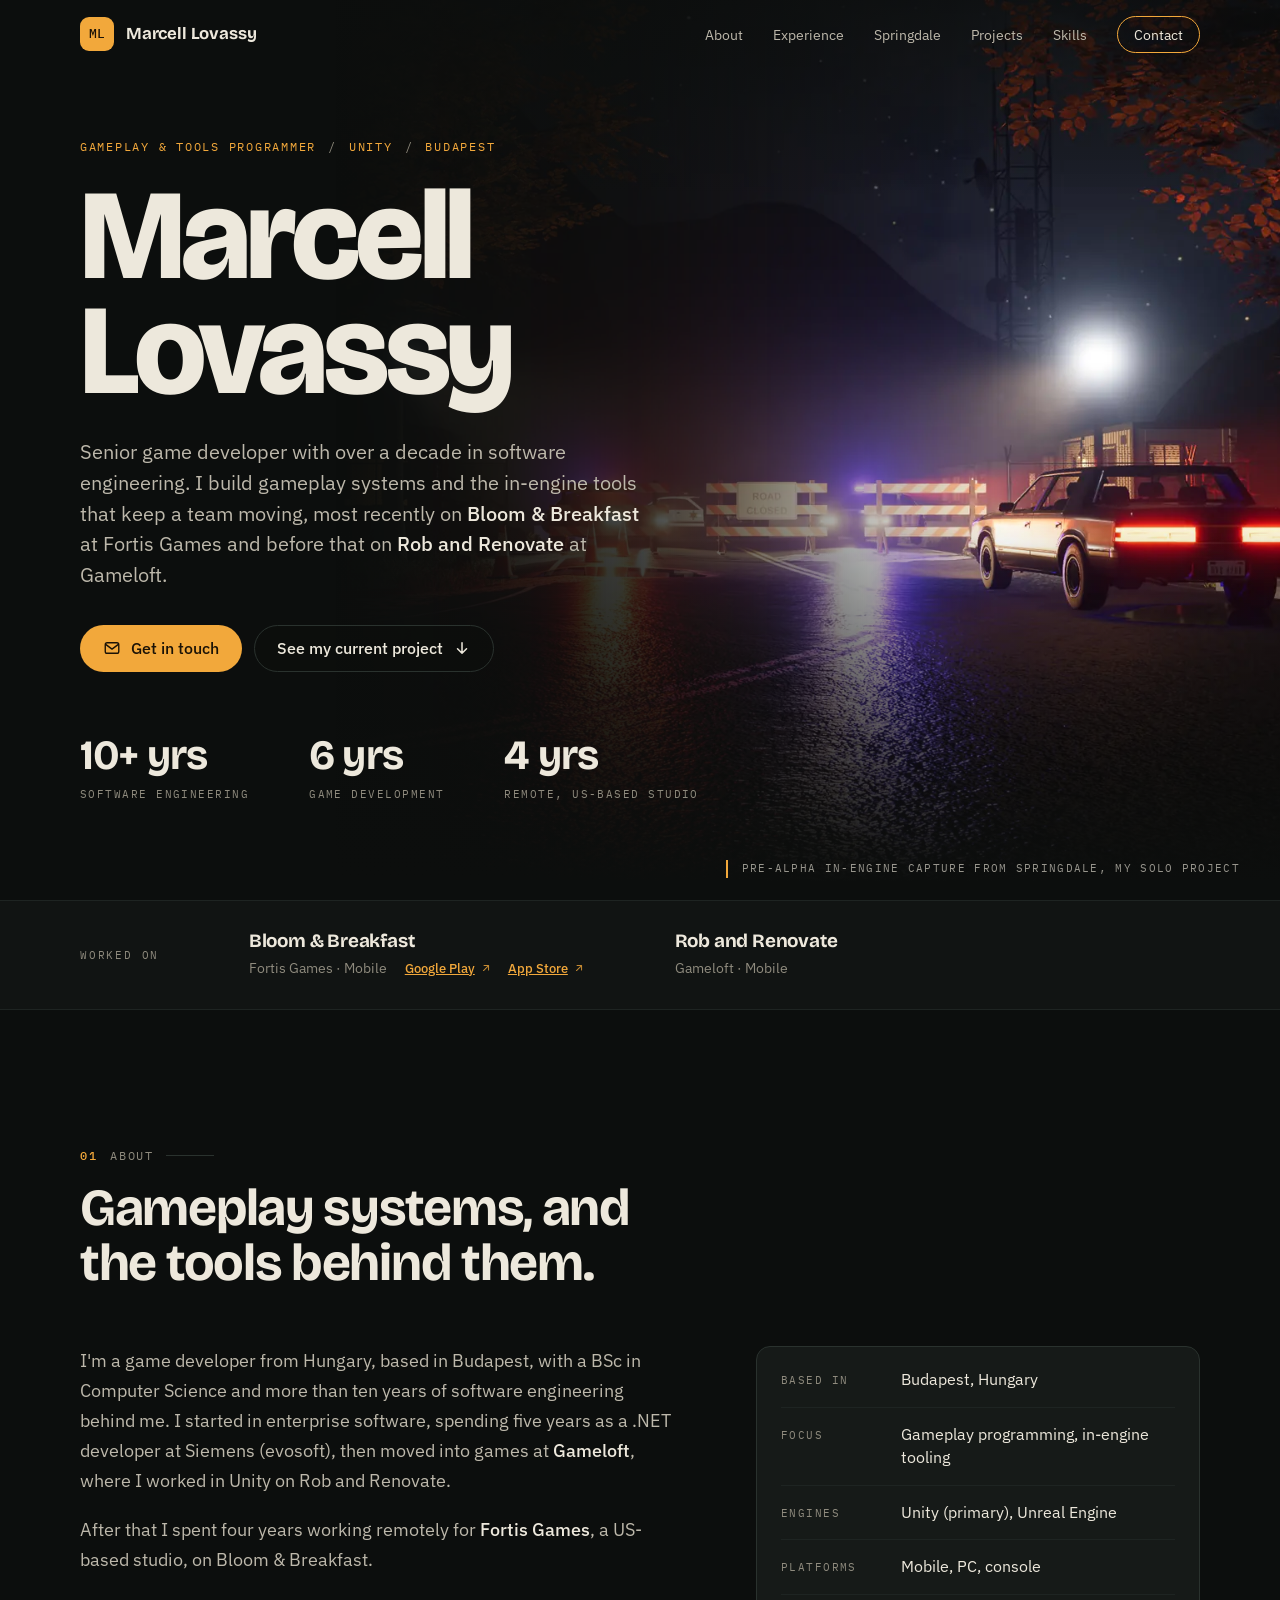
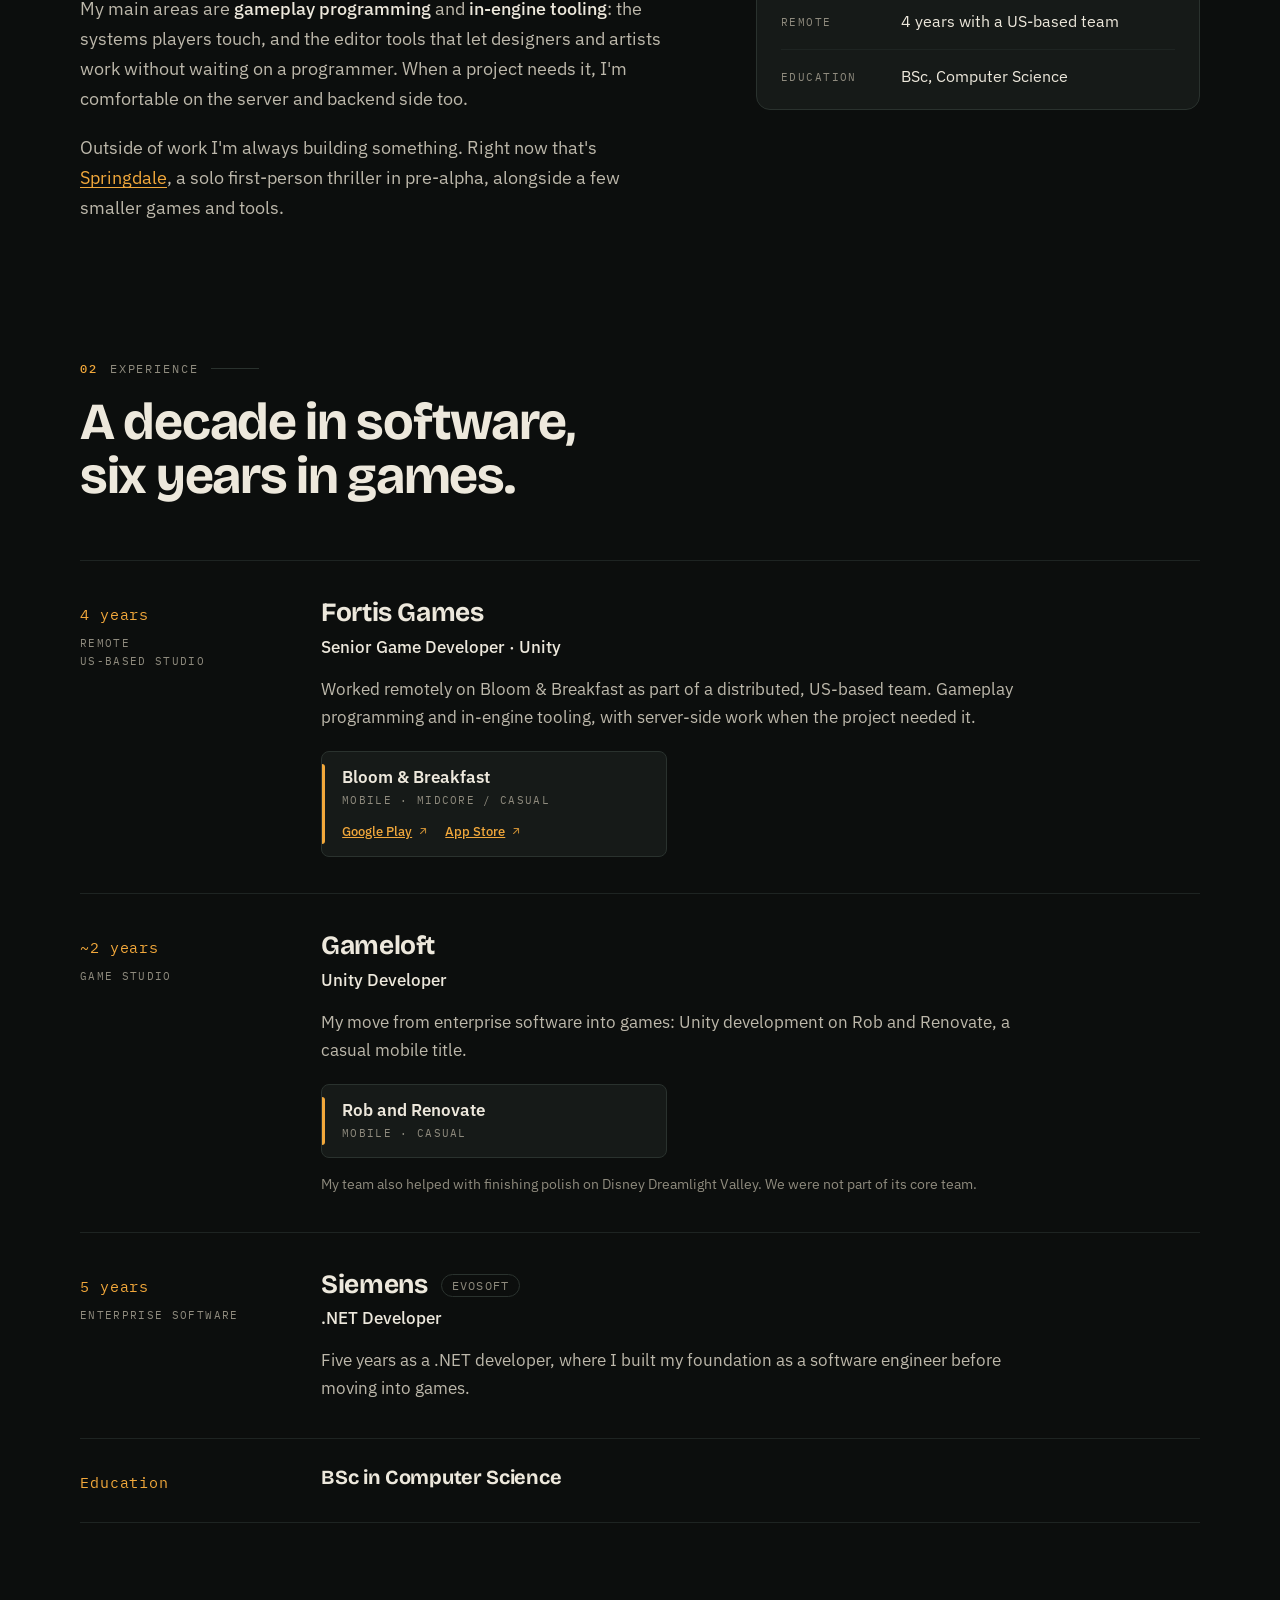
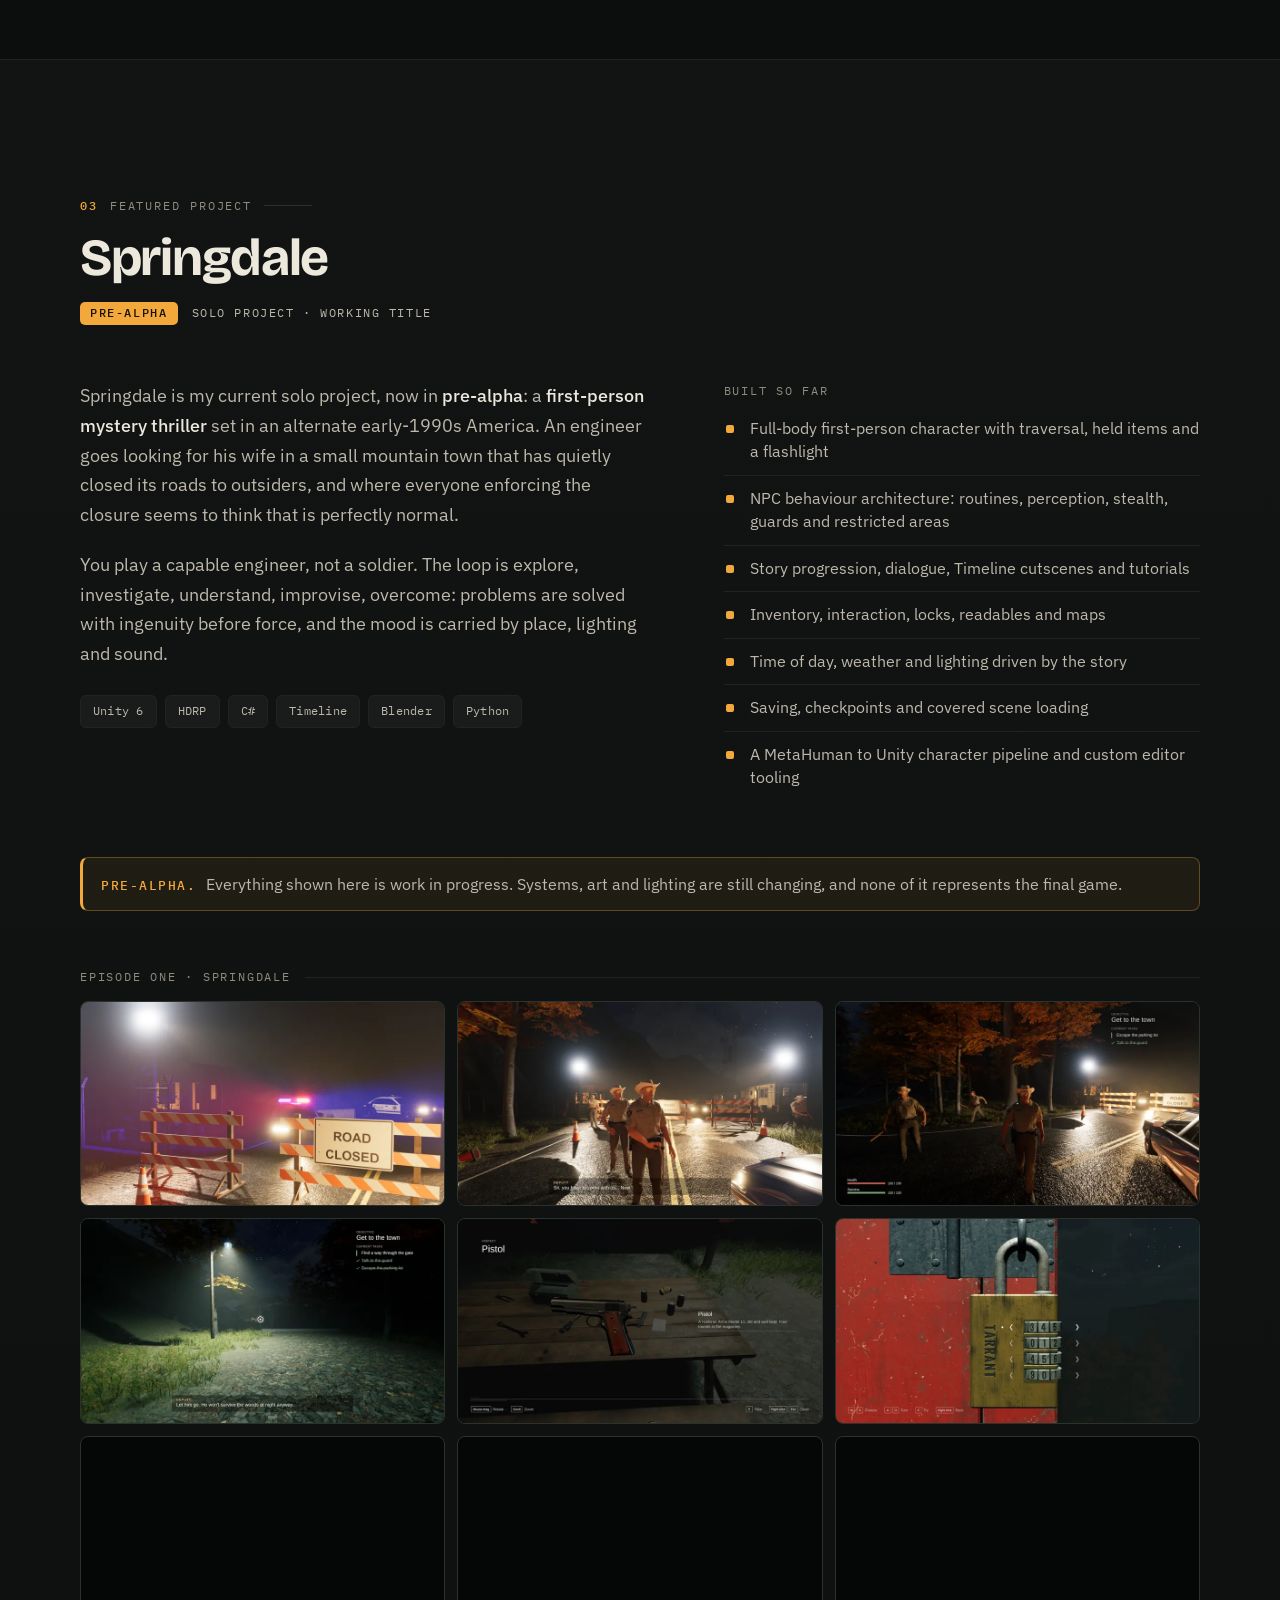
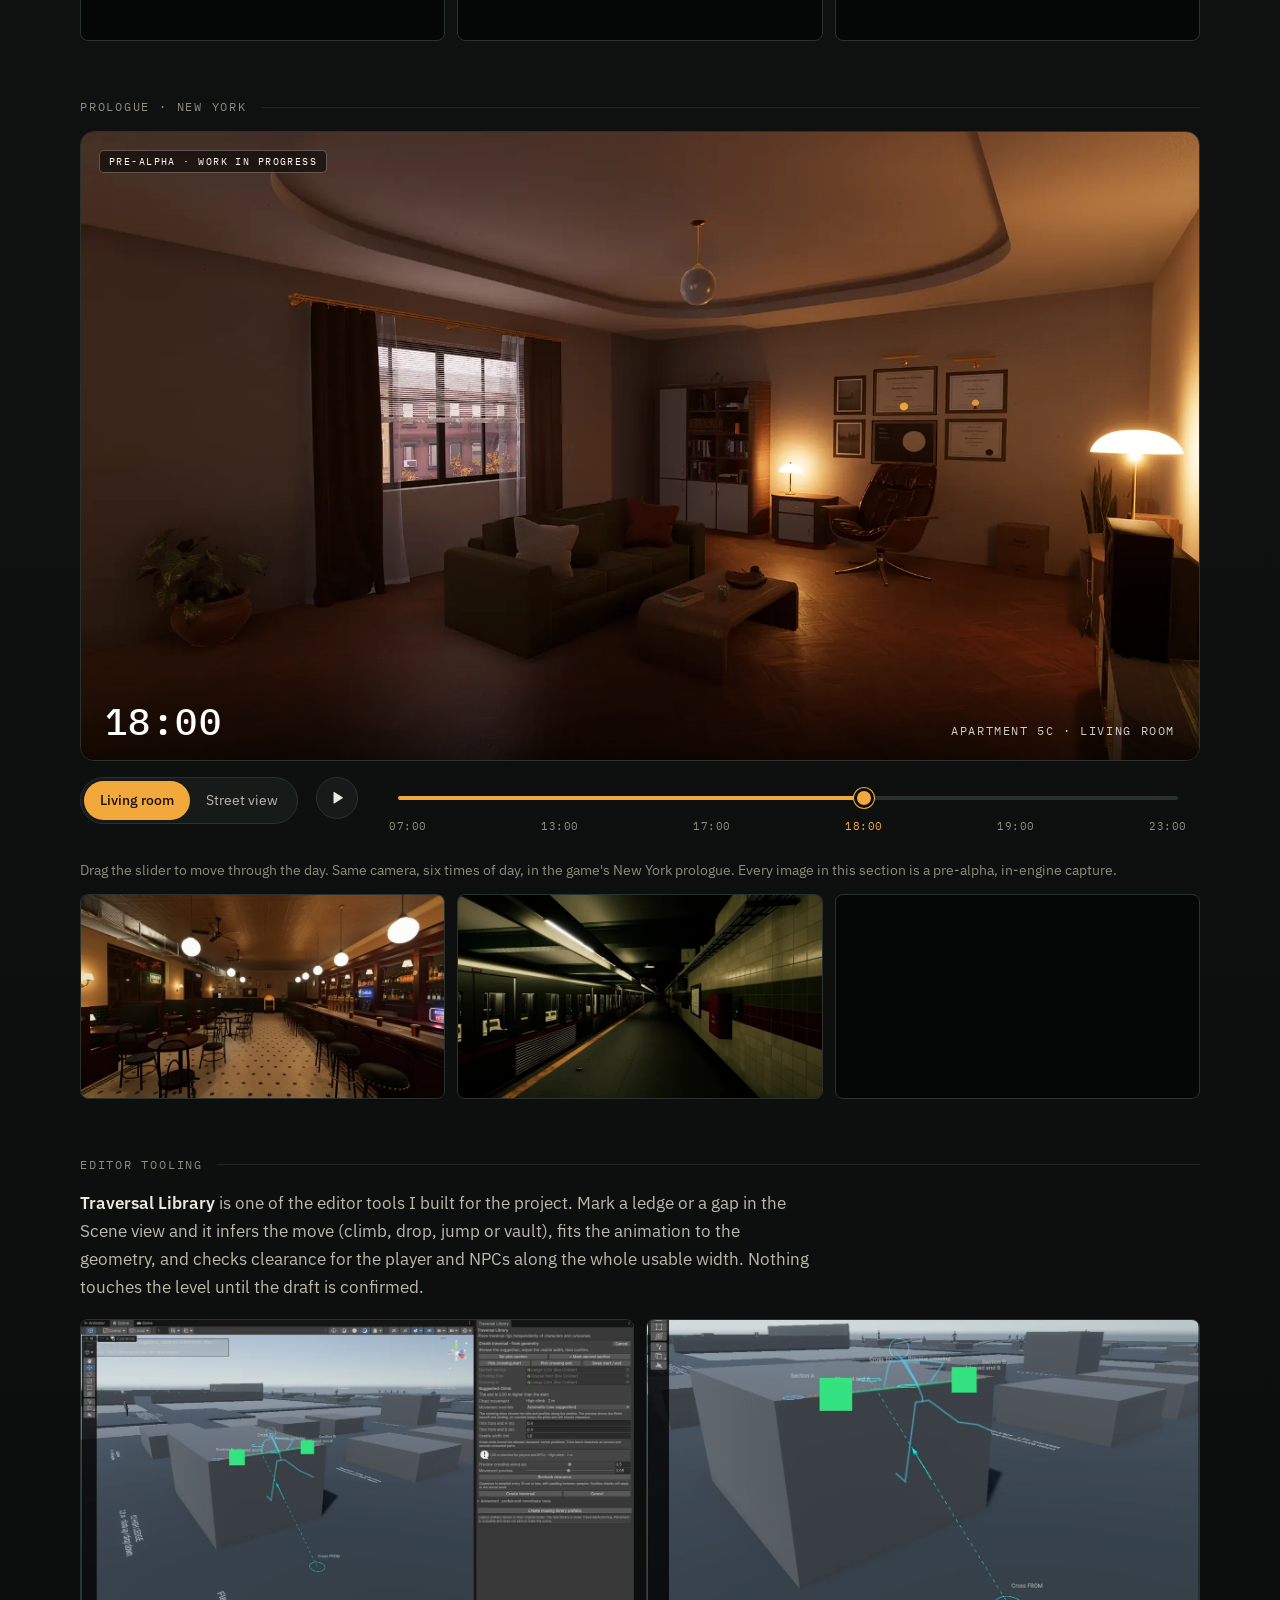
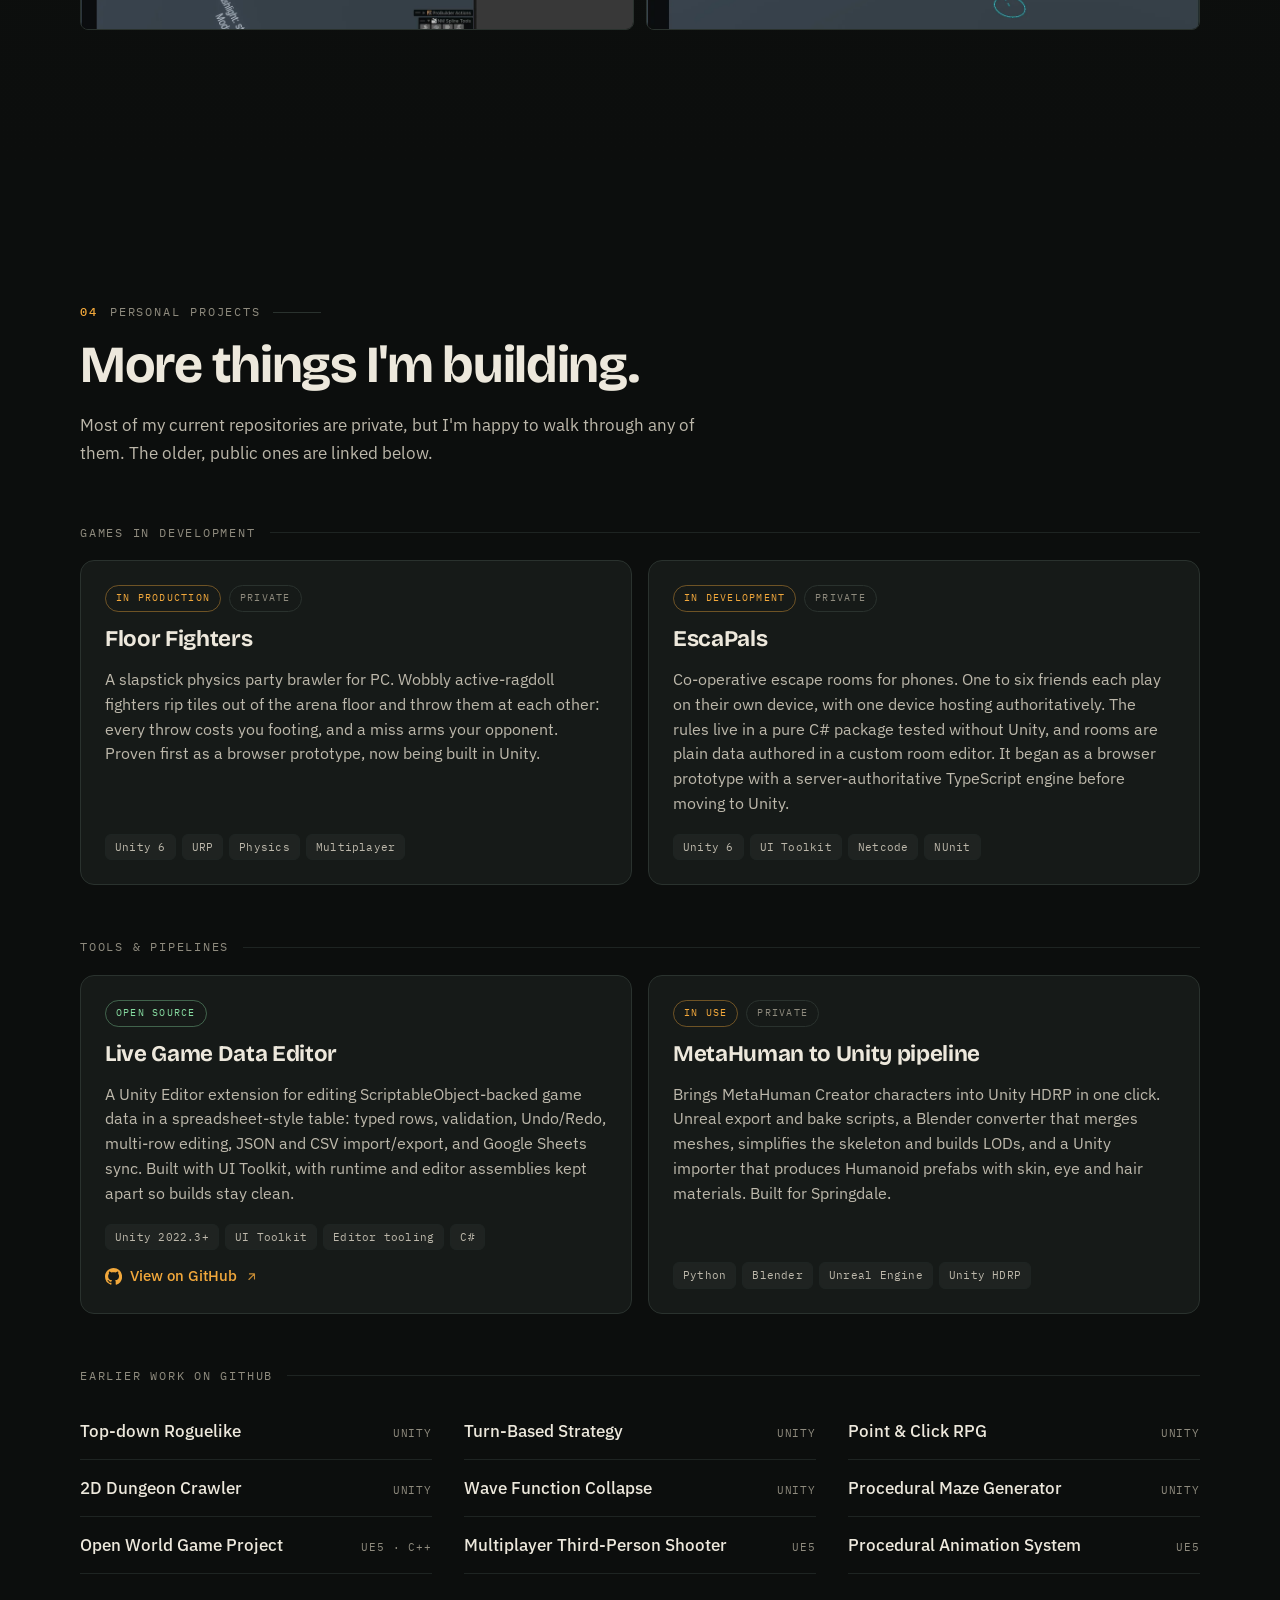
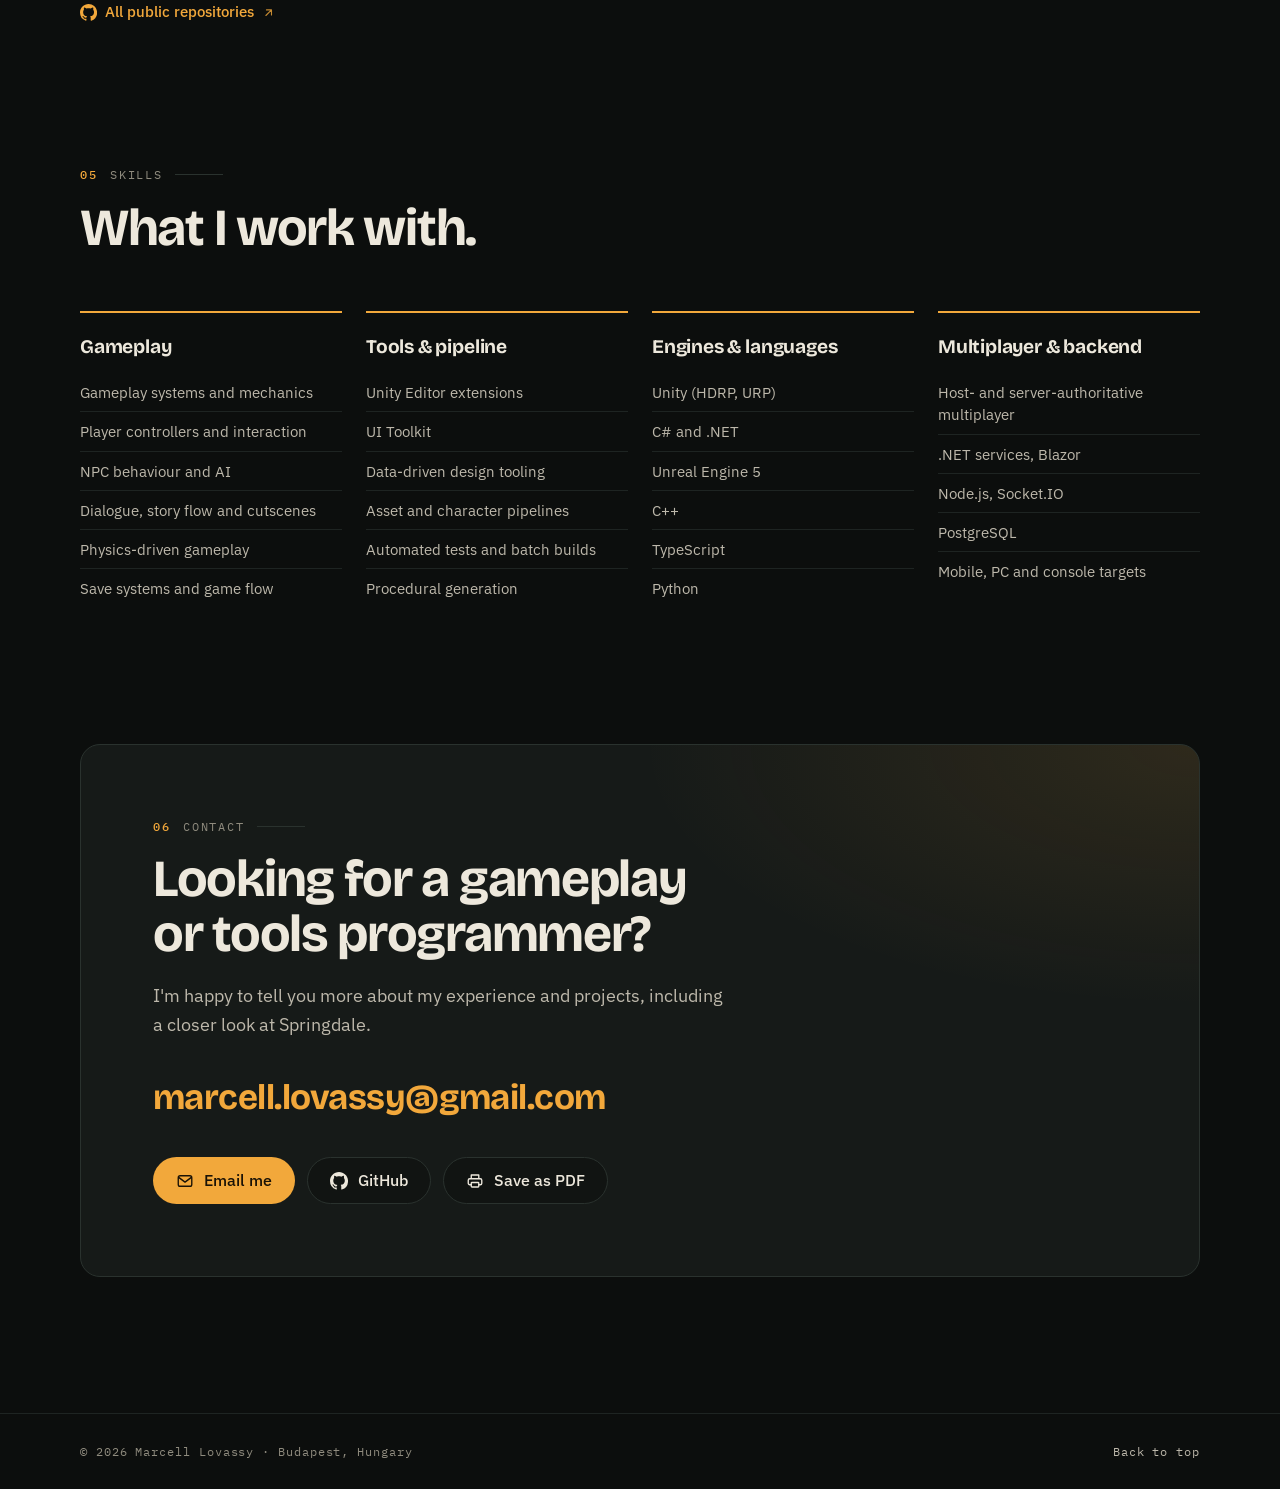
==== commit b95ce557: "Add store links for Bloom & Breakfast Google Play and App Store links in the "Worked on" band and on" ====
--- a/index.html
+++ b/index.html
@@ -122,6 +122,10 @@
     <div class="credit">
       <strong>Bloom &amp; Breakfast</strong>
       <span>Fortis Games · Mobile</span>
+      <span class="store-links store-links--inline">
+        <a href="https://play.google.com/store/apps/details?id=com.fortisgames.mergefarmadventure" target="_blank" rel="noopener" aria-label="Bloom &amp; Breakfast on Google Play">Google Play<svg class="icon icon--sm" aria-hidden="true"><use href="#i-out"/></svg></a>
+        <a href="https://apps.apple.com/hu/app/bloom-breakfast-merge-town/id6761016932" target="_blank" rel="noopener" aria-label="Bloom &amp; Breakfast on the App Store">App Store<svg class="icon icon--sm" aria-hidden="true"><use href="#i-out"/></svg></a>
+      </span>
     </div>
     <div class="credit">
       <strong>Rob and Renovate</strong>
@@ -198,7 +202,12 @@
               Gameplay programming and in-engine tooling, with server-side work when the project needed it.
             </p>
             <ul class="titles">
-              <li class="title-card"><strong>Bloom &amp; Breakfast</strong><span>Mobile · Midcore / casual</span></li>
+              <li class="title-card"><strong>Bloom &amp; Breakfast</strong><span>Mobile · Midcore / casual</span>
+                <div class="store-links">
+                  <a href="https://play.google.com/store/apps/details?id=com.fortisgames.mergefarmadventure" target="_blank" rel="noopener" aria-label="Bloom &amp; Breakfast on Google Play">Google Play<svg class="icon icon--sm" aria-hidden="true"><use href="#i-out"/></svg></a>
+                  <a href="https://apps.apple.com/hu/app/bloom-breakfast-merge-town/id6761016932" target="_blank" rel="noopener" aria-label="Bloom &amp; Breakfast on the App Store">App Store<svg class="icon icon--sm" aria-hidden="true"><use href="#i-out"/></svg></a>
+                </div>
+              </li>
             </ul>
           </div>
         </li>
--- a/assets/css/style.css
+++ b/assets/css/style.css
@@ -244,8 +244,17 @@
   display: block; font-family: var(--font-display); font-weight: 700; font-size: 1.18rem; letter-spacing: -.01em; line-height: 1.25;
 }
 .credit span { font-size: .86rem; color: var(--muted); }
+.store-links { display: flex; flex-wrap: wrap; gap: 4px 16px; margin-top: 10px; }
+.store-links a {
+  display: inline-flex; align-items: center; gap: 5px;
+  font-family: var(--font-body, inherit); font-size: .84rem; font-weight: 500; letter-spacing: 0; text-transform: none;
+  color: var(--amber); transition: color .2s;
+}
+.store-links a:hover, .store-links a:focus-visible { color: var(--amber-hi); }
+.store-links--inline { display: inline-flex; margin: 0 0 0 14px; }
 @media (max-width: 820px) {
   .credits__inner { grid-template-columns: 1fr; gap: 14px; }
+  .store-links--inline { display: flex; margin: 6px 0 0; }
 }
 
 /* ---------- Sections ---------- */
@@ -708,6 +717,10 @@
   .titles { margin-top: 6pt; gap: 6pt; grid-template-columns: repeat(2, 1fr); max-width: none; }
   .title-card { padding: 5pt 8pt 5pt 11pt; }
   .title-card span { font-size: 6.5pt; margin-top: 1pt; }
+  .store-links { margin-top: 2pt; gap: 1pt 10pt; }
+  .store-links--inline { margin: 0 0 0 8pt; }
+  .store-links a { font-size: 7.5pt; }
+  .store-links .icon { display: none; }
 
   .feature { background: none; border: 0; }
   .feature__intro { grid-template-columns: 1.2fr 1fr; gap: 18pt; }
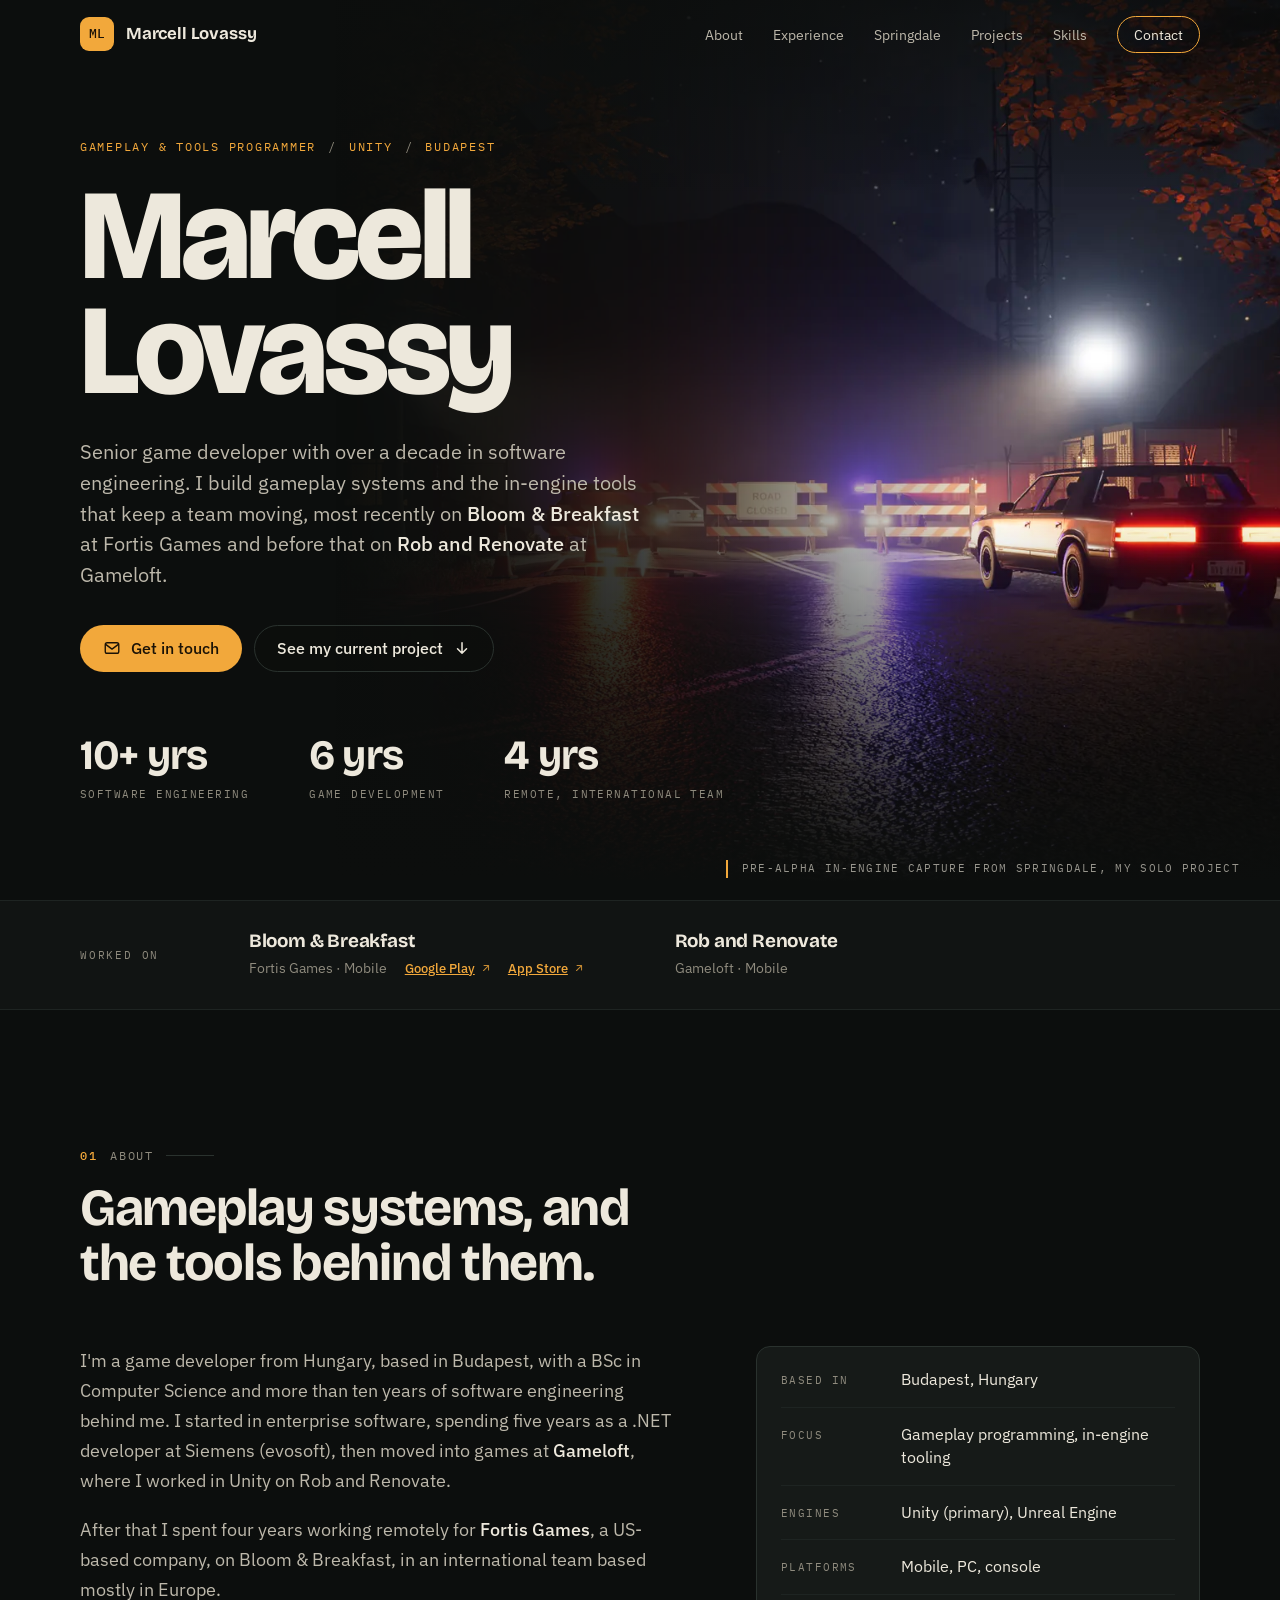
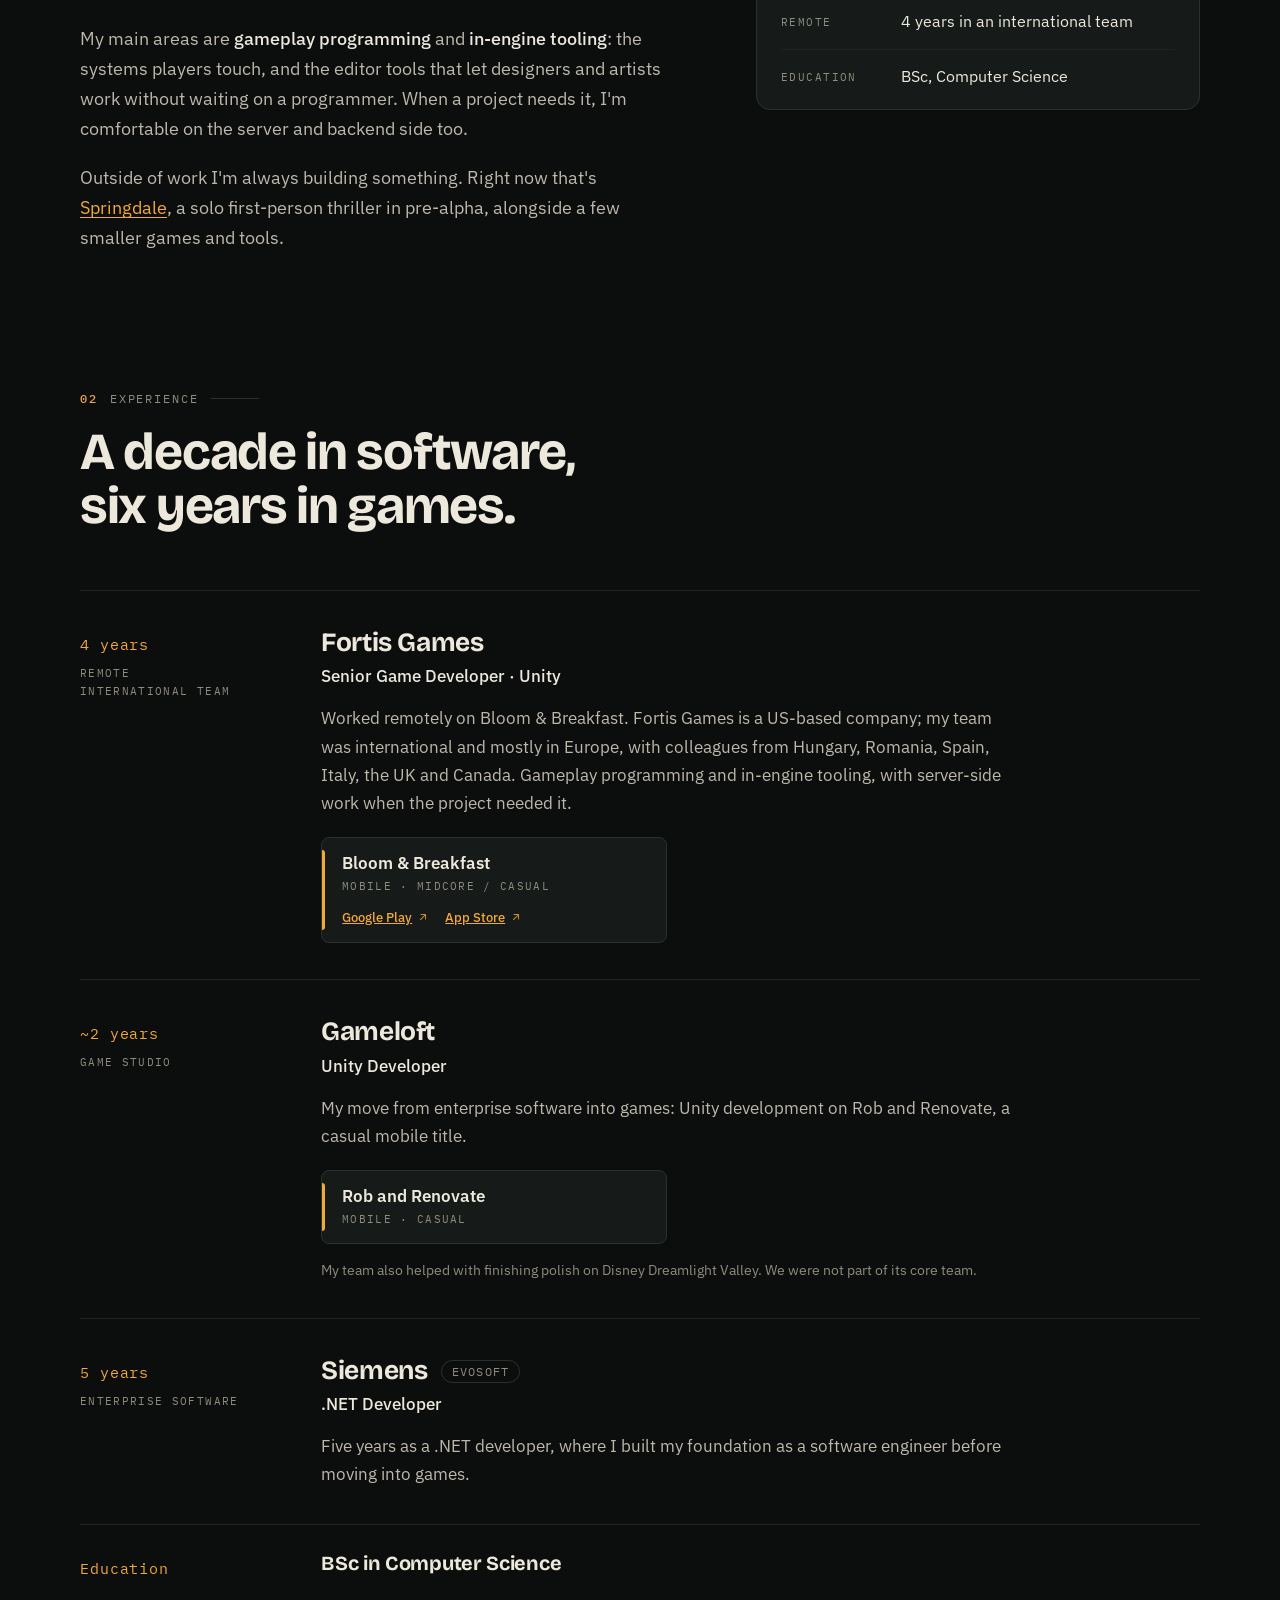
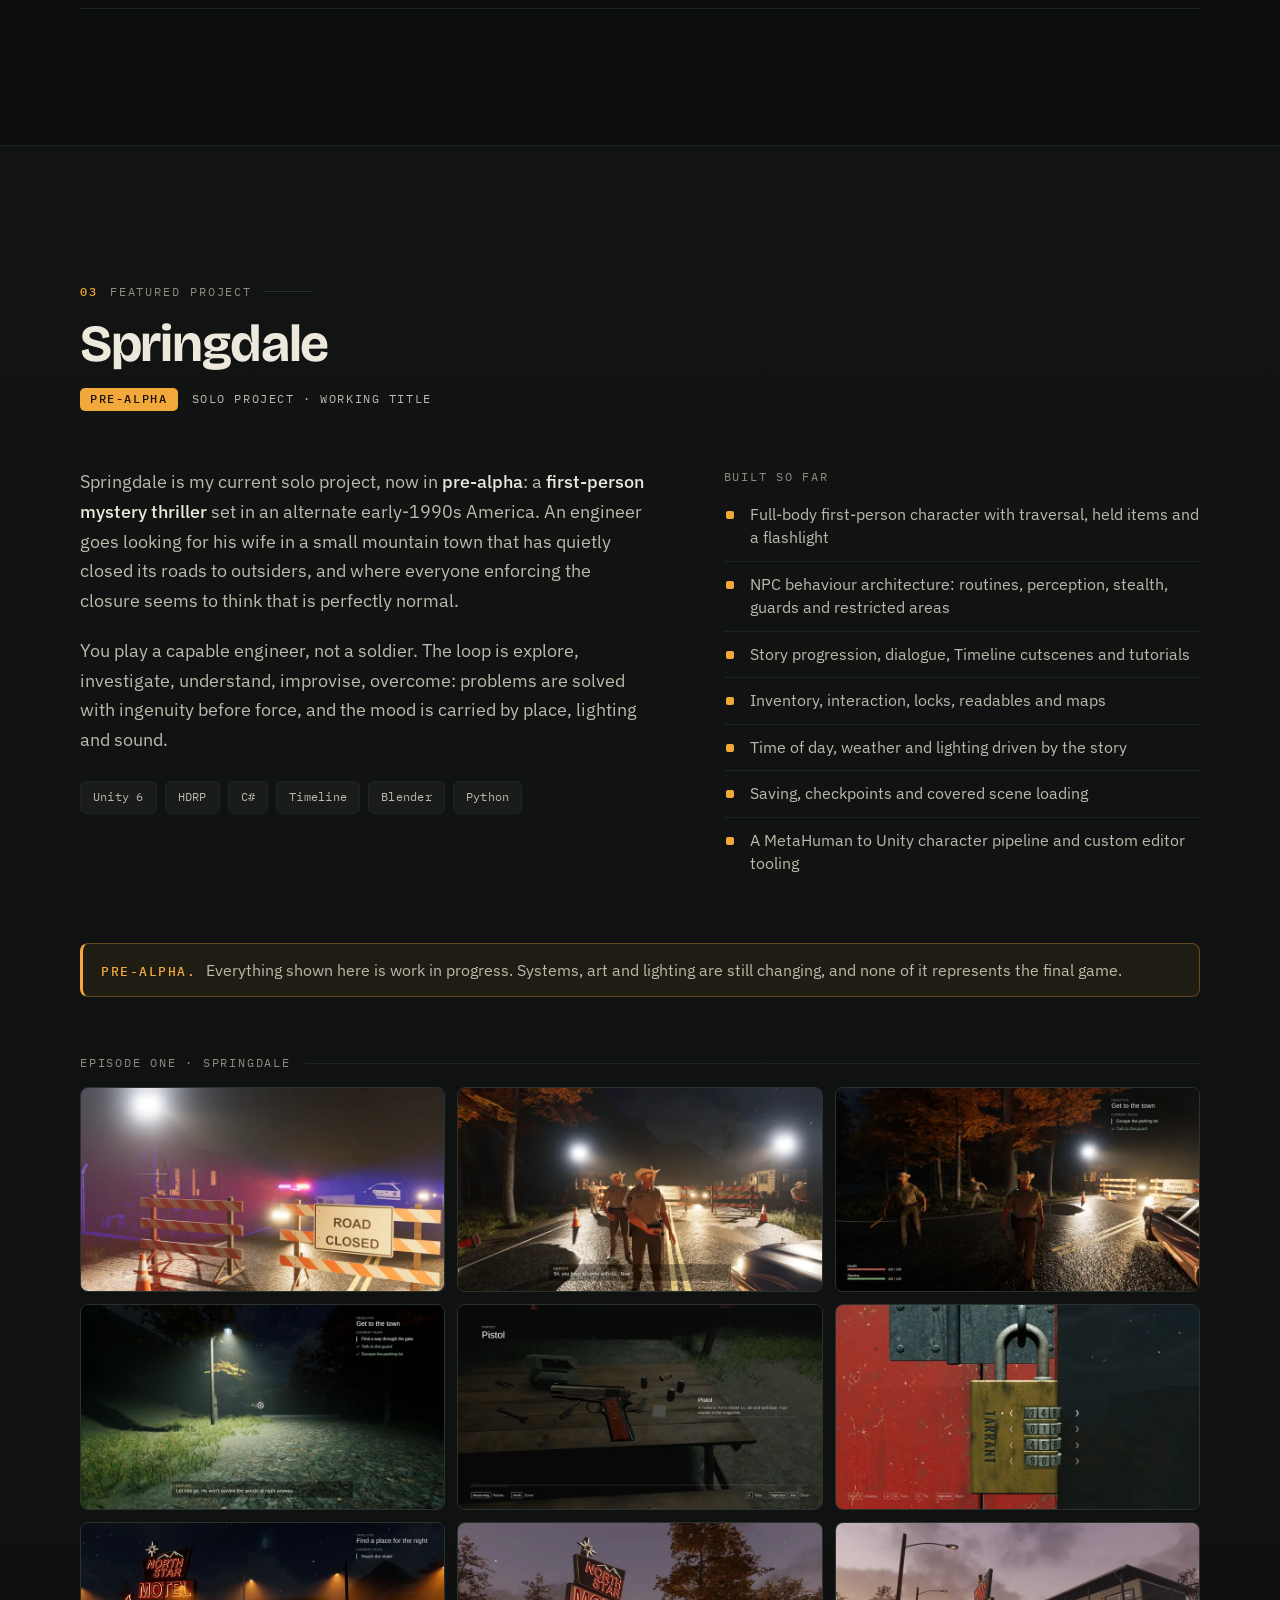
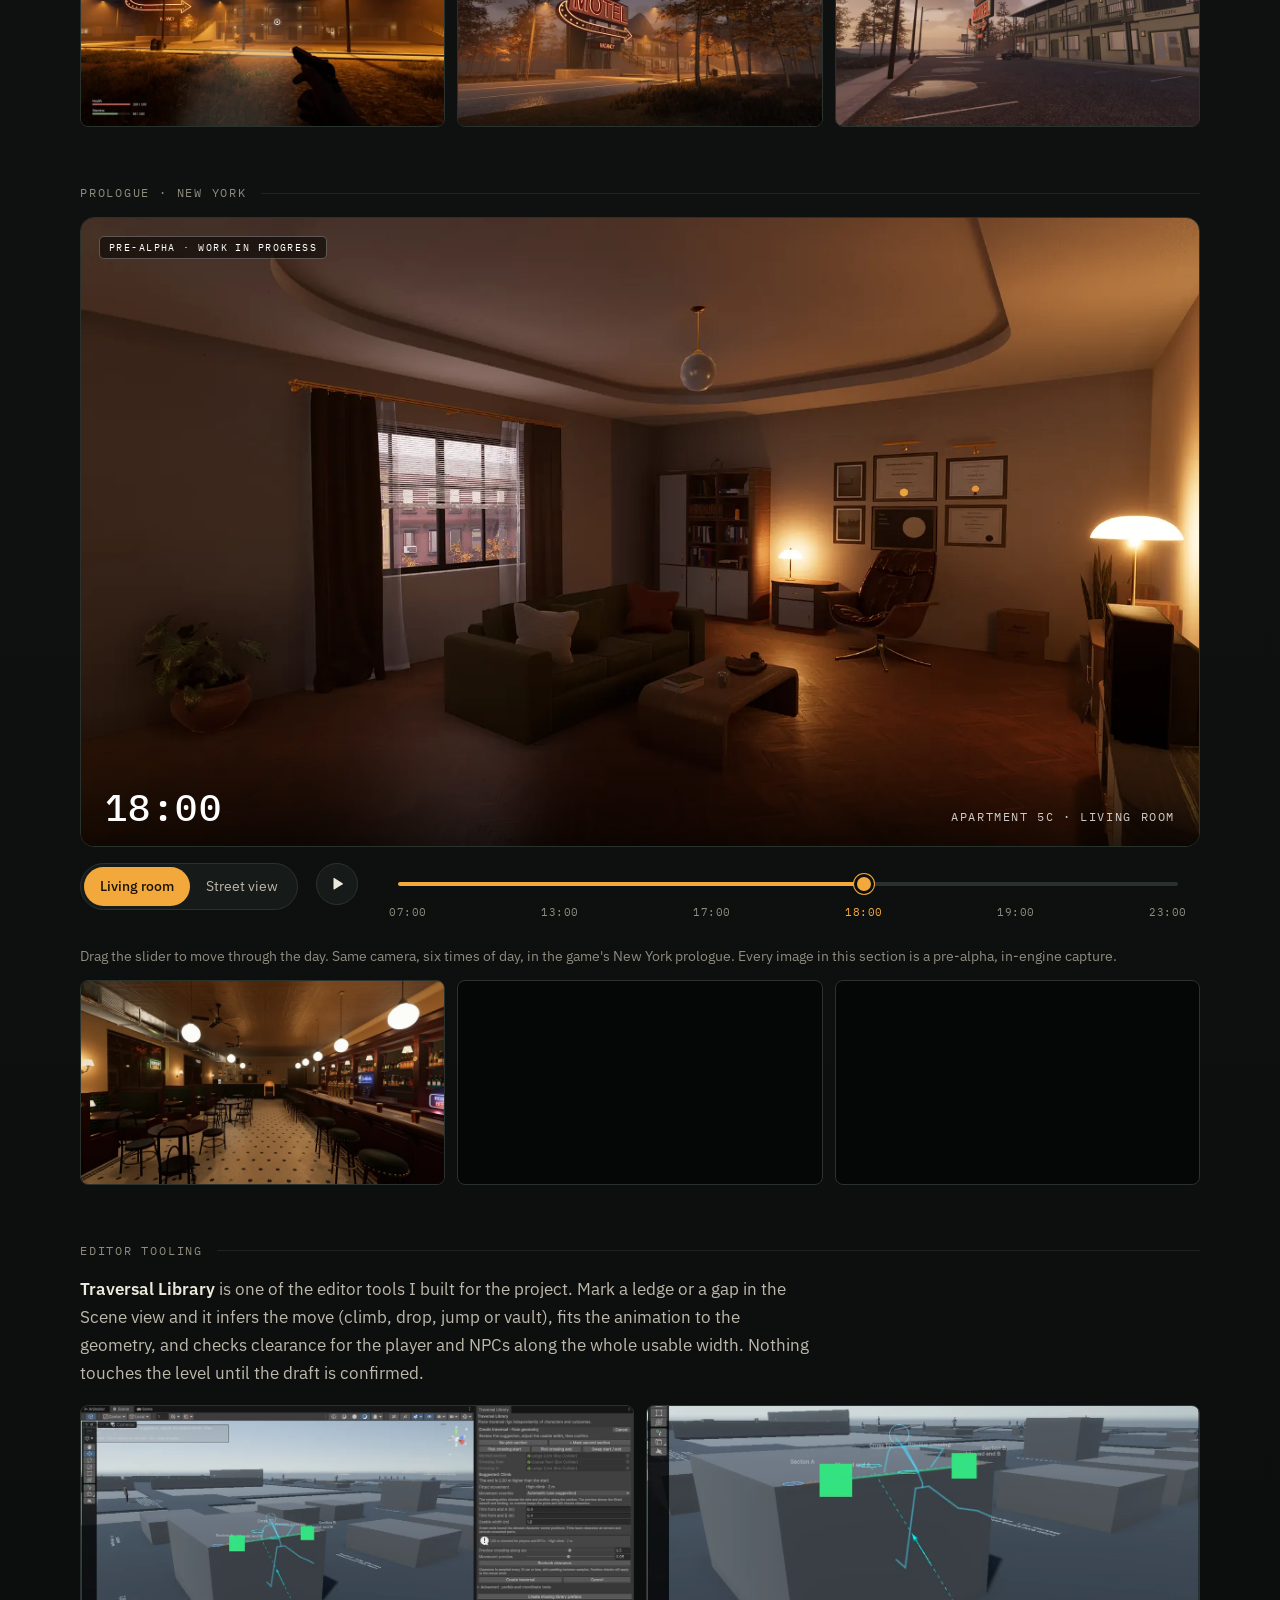
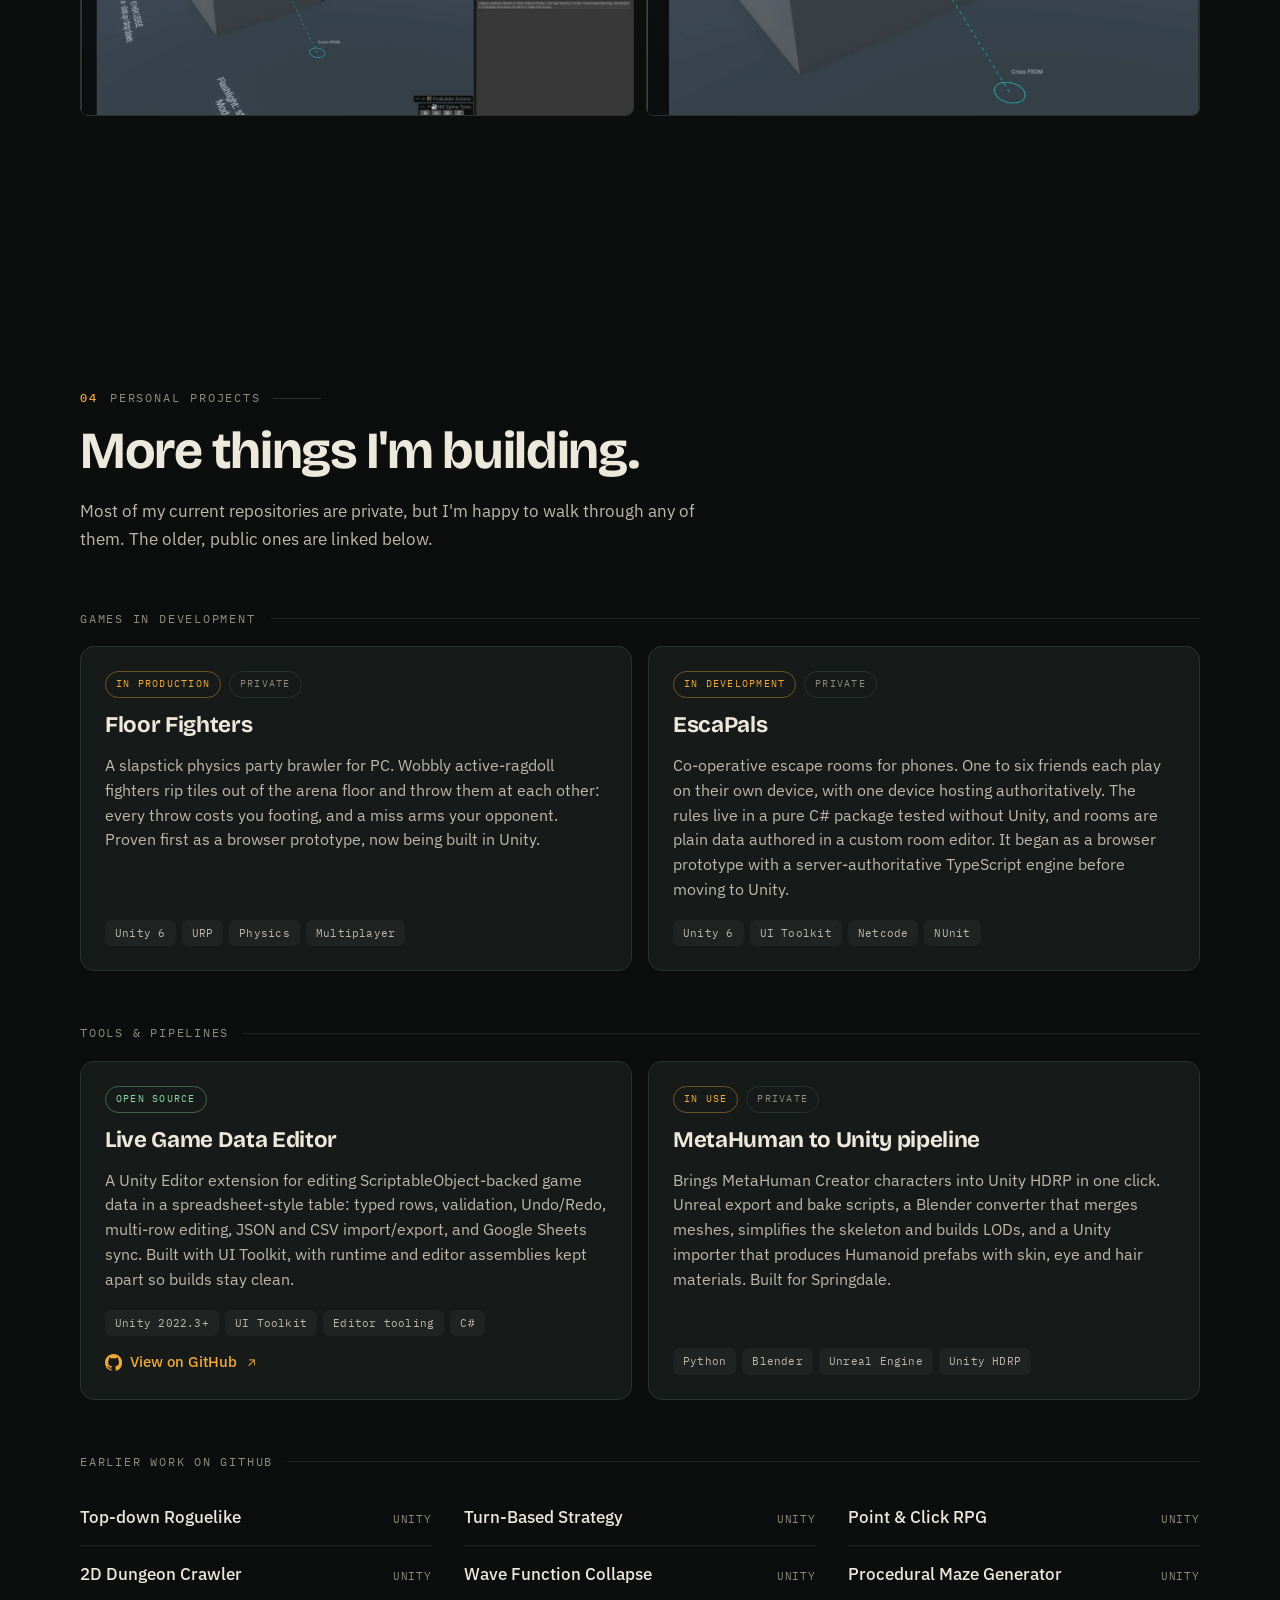
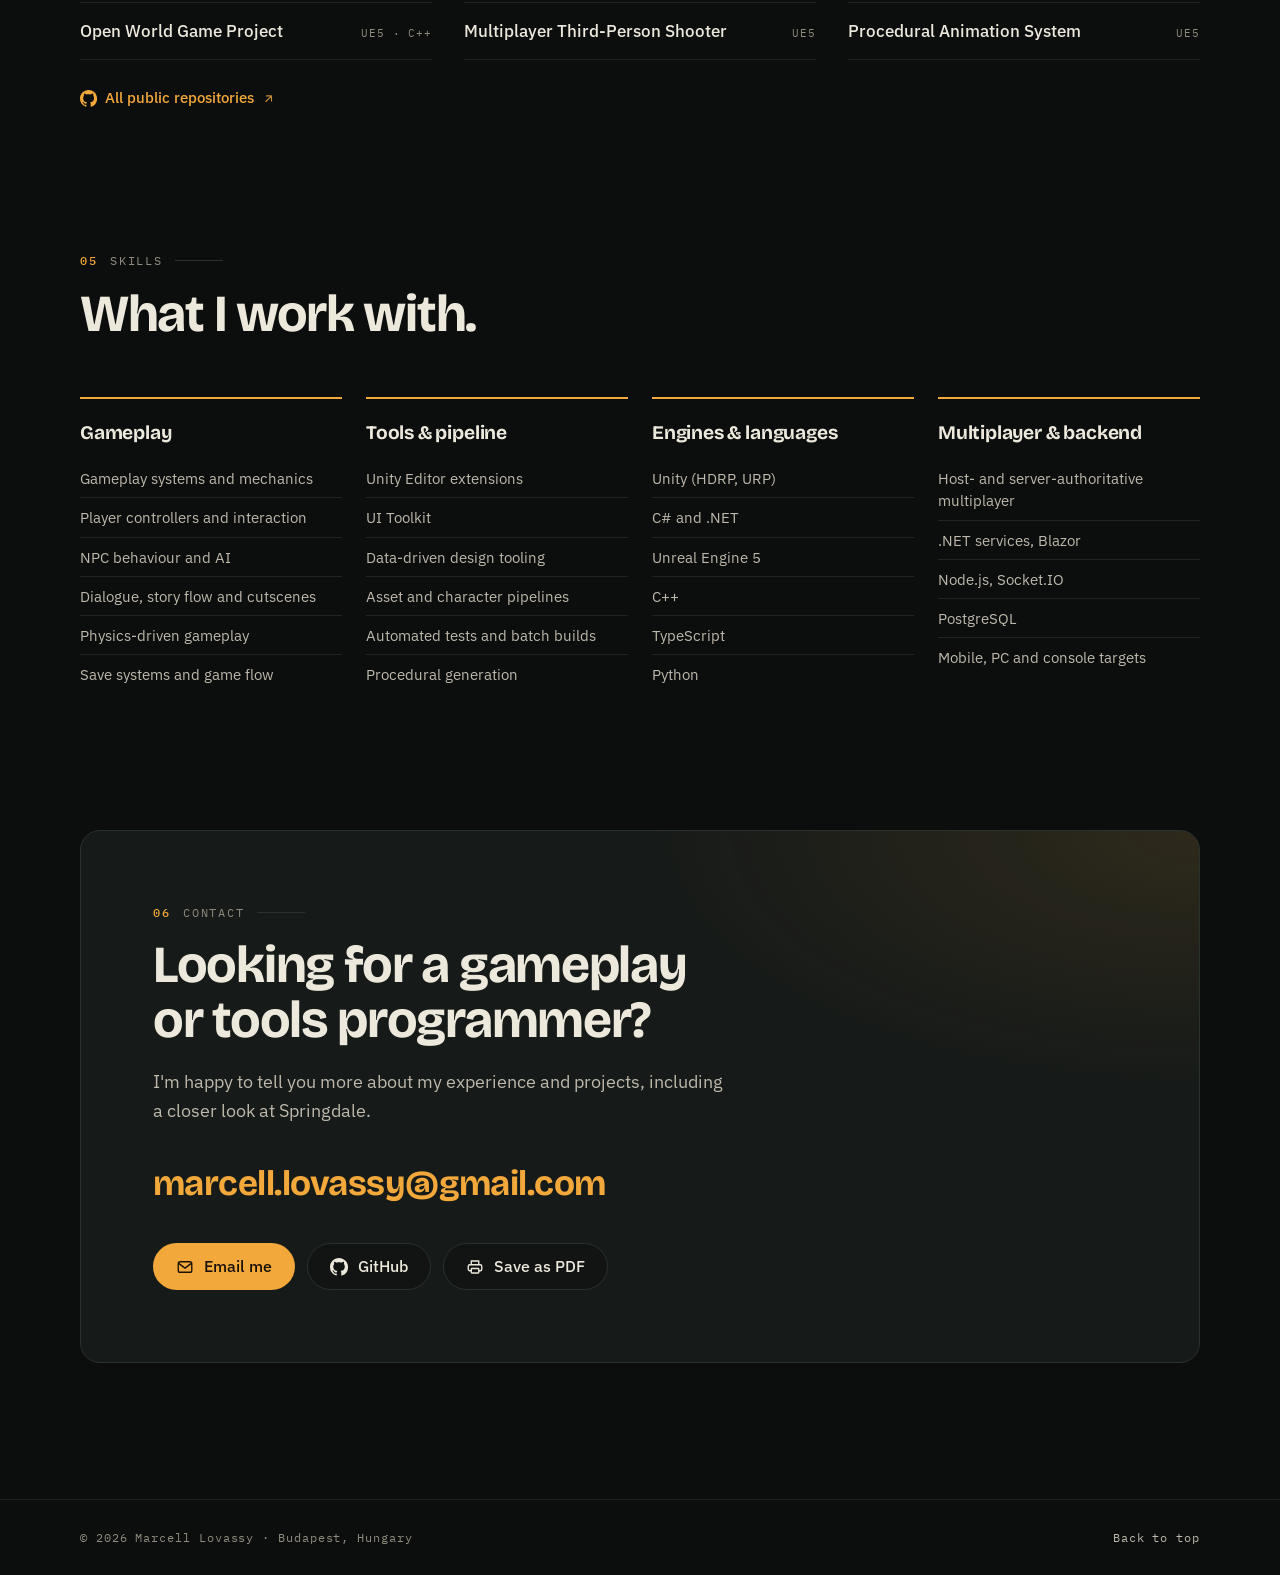
==== commit b6fcf853: "Describe Fortis Games as a US-based company with an international team - Experience, About, the fact" ====
--- a/index.html
+++ b/index.html
@@ -109,7 +109,7 @@
     <dl class="stats">
       <div><dt>10+ yrs</dt><dd>Software engineering</dd></div>
       <div><dt>6 yrs</dt><dd>Game development</dd></div>
-      <div><dt>4 yrs</dt><dd>Remote, US-based studio</dd></div>
+      <div><dt>4 yrs</dt><dd>Remote, international team</dd></div>
     </dl>
   </div>
 
@@ -154,7 +154,7 @@
           </p>
           <p>
             After that I spent four years working remotely for <strong>Fortis Games</strong>,
-            a US-based studio, on Bloom &amp; Breakfast.
+            a US-based company, on Bloom &amp; Breakfast, in an international team based mostly in Europe.
           </p>
           <p>
             My main areas are <strong>gameplay programming</strong> and <strong>in-engine tooling</strong>:
@@ -173,7 +173,7 @@
           <div><dt>Focus</dt><dd>Gameplay programming, in-engine tooling</dd></div>
           <div><dt>Engines</dt><dd>Unity (primary), Unreal Engine</dd></div>
           <div><dt>Platforms</dt><dd>Mobile, PC, console</dd></div>
-          <div><dt>Remote</dt><dd>4 years with a US-based team</dd></div>
+          <div><dt>Remote</dt><dd>4 years in an international team</dd></div>
           <div><dt>Education</dt><dd>BSc, Computer Science</dd></div>
         </dl>
       </div>
@@ -192,14 +192,16 @@
         <li class="job reveal">
           <div class="job__meta">
             <p class="job__span">4 years</p>
-            <p class="job__where"><span>Remote</span><span>US-based studio</span></p>
+            <p class="job__where"><span>Remote</span><span>International team</span></p>
           </div>
           <div class="job__body">
             <h3 class="job__company">Fortis Games</h3>
             <p class="job__role">Senior Game Developer · Unity</p>
             <p class="job__desc">
-              Worked remotely on Bloom &amp; Breakfast as part of a distributed, US-based team.
-              Gameplay programming and in-engine tooling, with server-side work when the project needed it.
+              Worked remotely on Bloom &amp; Breakfast. Fortis Games is a US-based company; my team was
+              international and mostly in Europe, with colleagues from Hungary, Romania, Spain, Italy,
+              the UK and Canada. Gameplay programming and in-engine tooling, with server-side work when
+              the project needed it.
             </p>
             <ul class="titles">
               <li class="title-card"><strong>Bloom &amp; Breakfast</strong><span>Mobile · Midcore / casual</span>
--- a/assets/css/style.css
+++ b/assets/css/style.css
@@ -665,7 +665,7 @@
   }
   @page { size: A4; margin: 13mm 14mm; }
   html { scroll-behavior: auto; }
-  body { font-size: 9.5pt; line-height: 1.42; background: #fff; }
+  body { font-size: 9.3pt; line-height: 1.4; background: #fff; }
   .container { width: 100%; }
 
   .nav, .skip, .hero__media, .hero::before, .hero__cta, .hero__credit,
@@ -674,22 +674,22 @@
   .js .reveal { opacity: 1 !important; transform: none !important; }
   a { text-decoration: none; }
 
-  .hero { min-height: 0; padding: 0 0 10pt; display: block; }
+  .hero { min-height: 0; padding: 0 0 8pt; display: block; }
   .eyebrow { font-size: 7.5pt; }
-  .hero__name { font-size: 30pt; margin: 6pt 0 8pt; line-height: 1; }
+  .hero__name { font-size: 30pt; margin: 4pt 0 6pt; line-height: 1; }
   .hero__name br { display: none; }
   .hero__lead { max-width: none; font-size: 10.5pt; }
-  .stats { margin-top: 10pt; gap: 10pt 28pt; }
+  .stats { margin-top: 8pt; gap: 8pt 28pt; }
   .stats dt { font-size: 15pt; }
   .stats dd { font-size: 6.5pt; margin-top: 3pt; }
 
   .credits { border: 0; border-block: 1px solid var(--line); }
-  .credits__inner { grid-template-columns: auto repeat(2, auto); padding-block: 8pt; gap: 6pt 28pt; }
+  .credits__inner { grid-template-columns: auto repeat(2, auto); padding-block: 6pt; gap: 6pt 28pt; }
   .credit strong { font-size: 10.5pt; }
   .credit span, .credits__label { font-size: 7.5pt; }
 
-  .section { padding-block: 0; margin-top: 13pt; }
-  .section__head { margin-bottom: 6pt; max-width: none; break-after: avoid; }
+  .section { padding-block: 0; margin-top: 11pt; }
+  .section__head { margin-bottom: 5pt; max-width: none; break-after: avoid; }
   .kicker { font-size: 7pt; margin-bottom: 3pt; }
   h2 { font-size: 13.5pt; break-after: avoid; }
   .section__sub { font-size: 7pt; margin-top: 4pt; gap: 6pt; }
@@ -697,25 +697,25 @@
   .notice { margin-top: 8pt; padding: 5pt 9pt; font-size: 8.5pt; background: none; break-inside: avoid; }
   .notice strong { font-size: 7pt; }
   .section__lede { margin-top: 4pt; max-width: none; }
-  .prose { font-size: 9.5pt; line-height: 1.42; }
+  .prose { font-size: 9.3pt; line-height: 1.4; }
   .prose p + p { margin-top: .6em; }
 
   .about { grid-template-columns: 1.5fr 1fr; gap: 18pt; }
   .facts { padding: 0 10pt; }
-  .facts div { grid-template-columns: 62pt 1fr; padding: 4.5pt 0; gap: 8pt; }
+  .facts div { grid-template-columns: 62pt 1fr; padding: 3.8pt 0; gap: 8pt; }
   .facts dt { font-size: 6.5pt; padding-top: 2pt; }
   .facts dd { font-size: 9pt; }
 
-  .job { grid-template-columns: 82pt 1fr; padding: 6.5pt 0; gap: 4pt 14pt; break-inside: avoid; }
+  .job { grid-template-columns: 82pt 1fr; padding: 5.5pt 0; gap: 4pt 14pt; break-inside: avoid; }
   .job--edu { padding: 5pt 0; }
   .job__span { font-size: 8.5pt; padding-top: 2pt; }
   .job__where { font-size: 6.5pt; margin-top: 3pt; }
   .job__company { font-size: 12pt; }
   .job--edu .job__company { font-size: 10.5pt; }
-  .job__desc { margin-top: 4pt; max-width: none; }
-  .job__note { margin-top: 4pt; max-width: none; font-size: 8pt; color: #555; }
-  .titles { margin-top: 6pt; gap: 6pt; grid-template-columns: repeat(2, 1fr); max-width: none; }
-  .title-card { padding: 5pt 8pt 5pt 11pt; }
+  .job__desc { margin-top: 3pt; max-width: none; }
+  .job__note { margin-top: 3pt; max-width: none; font-size: 8pt; color: #555; }
+  .titles { margin-top: 5pt; gap: 6pt; grid-template-columns: repeat(2, 1fr); max-width: none; }
+  .title-card { padding: 4pt 8pt 4pt 11pt; }
   .title-card span { font-size: 6.5pt; margin-top: 1pt; }
   .store-links { margin-top: 2pt; gap: 1pt 10pt; }
   .store-links--inline { margin: 0 0 0 8pt; }
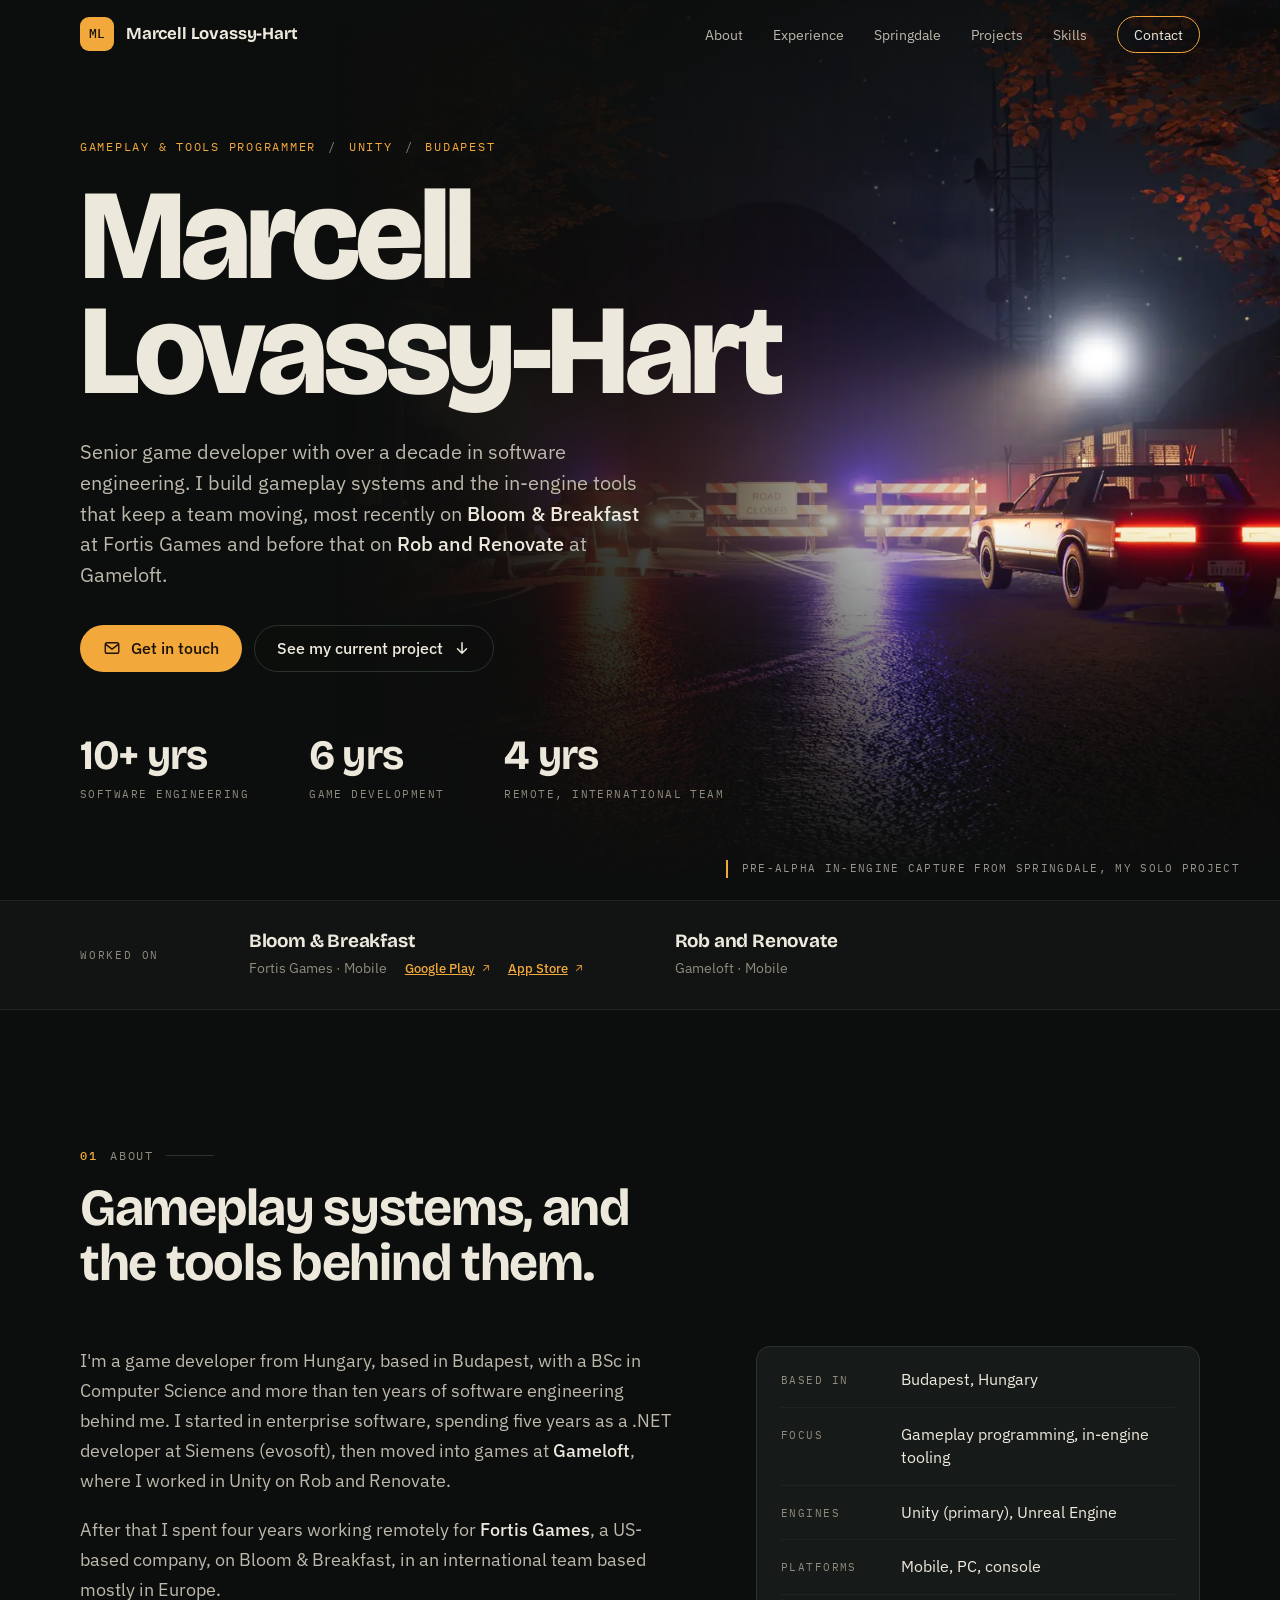
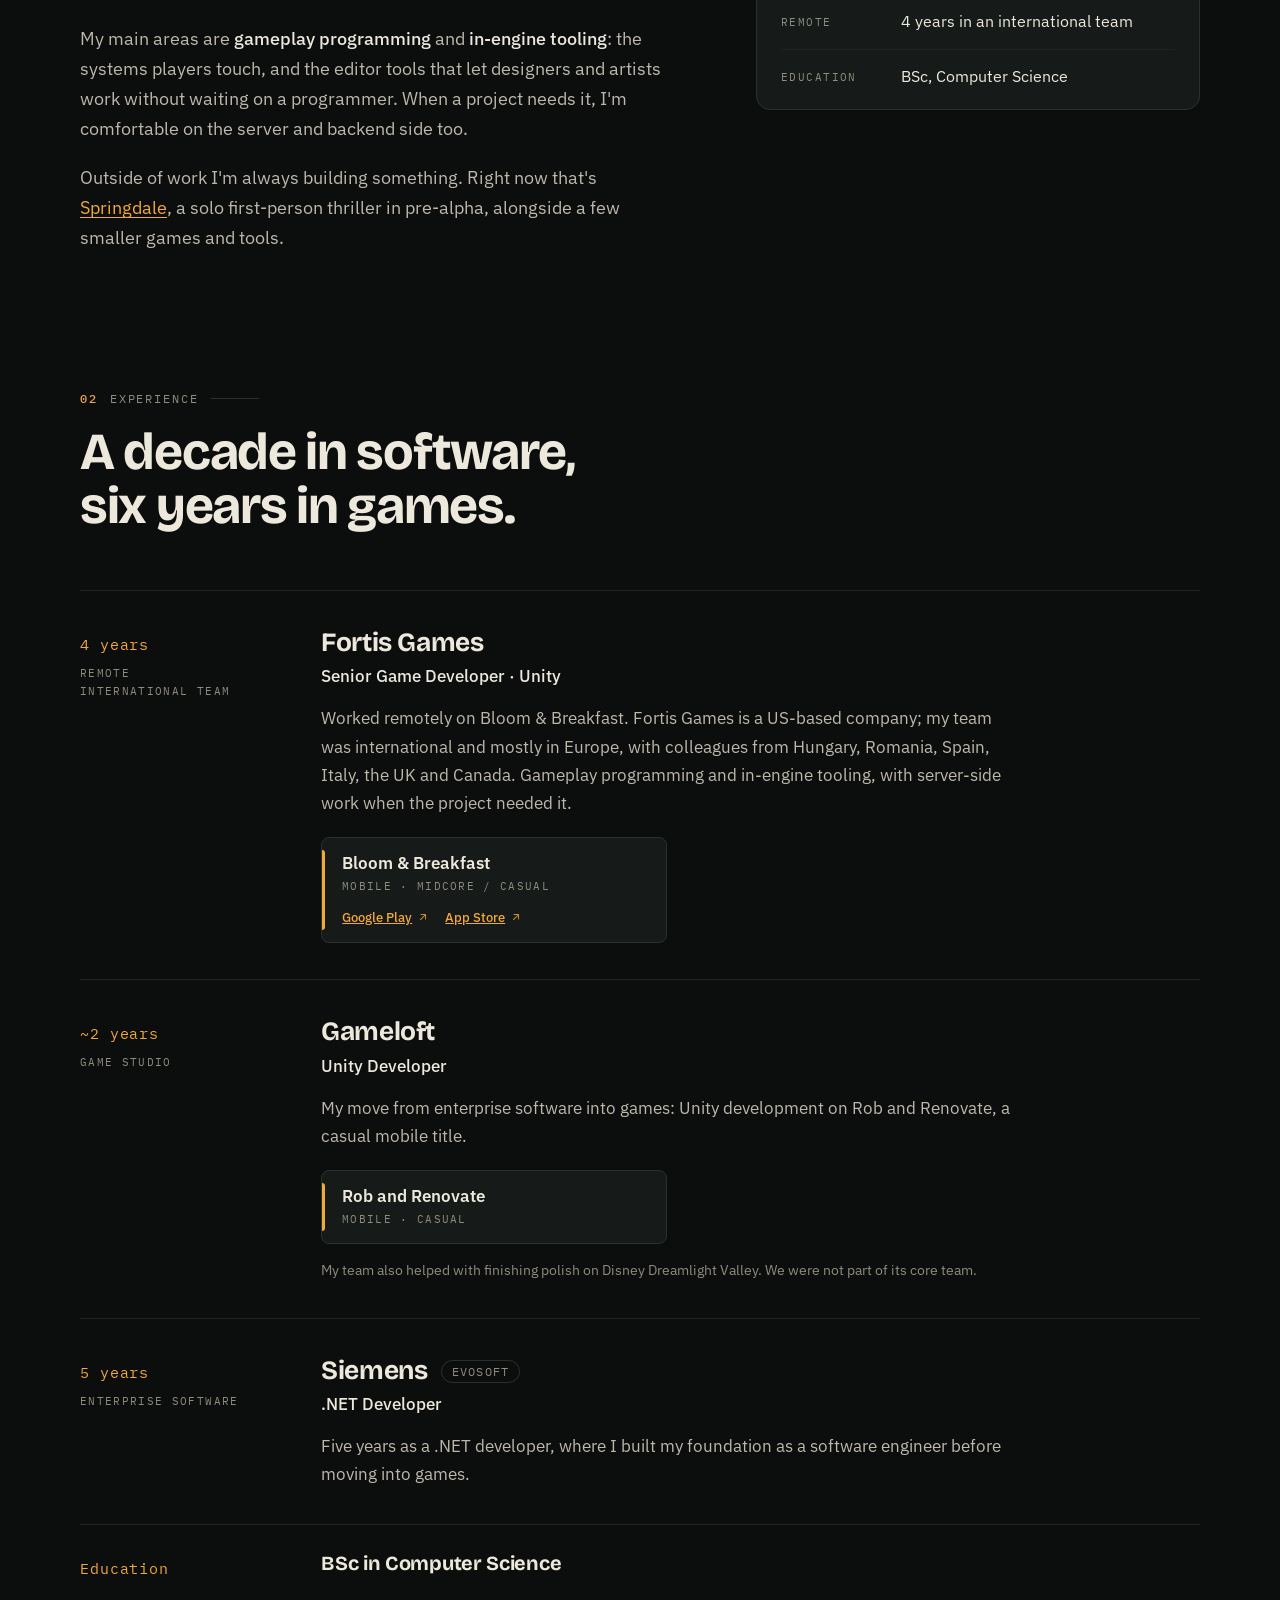
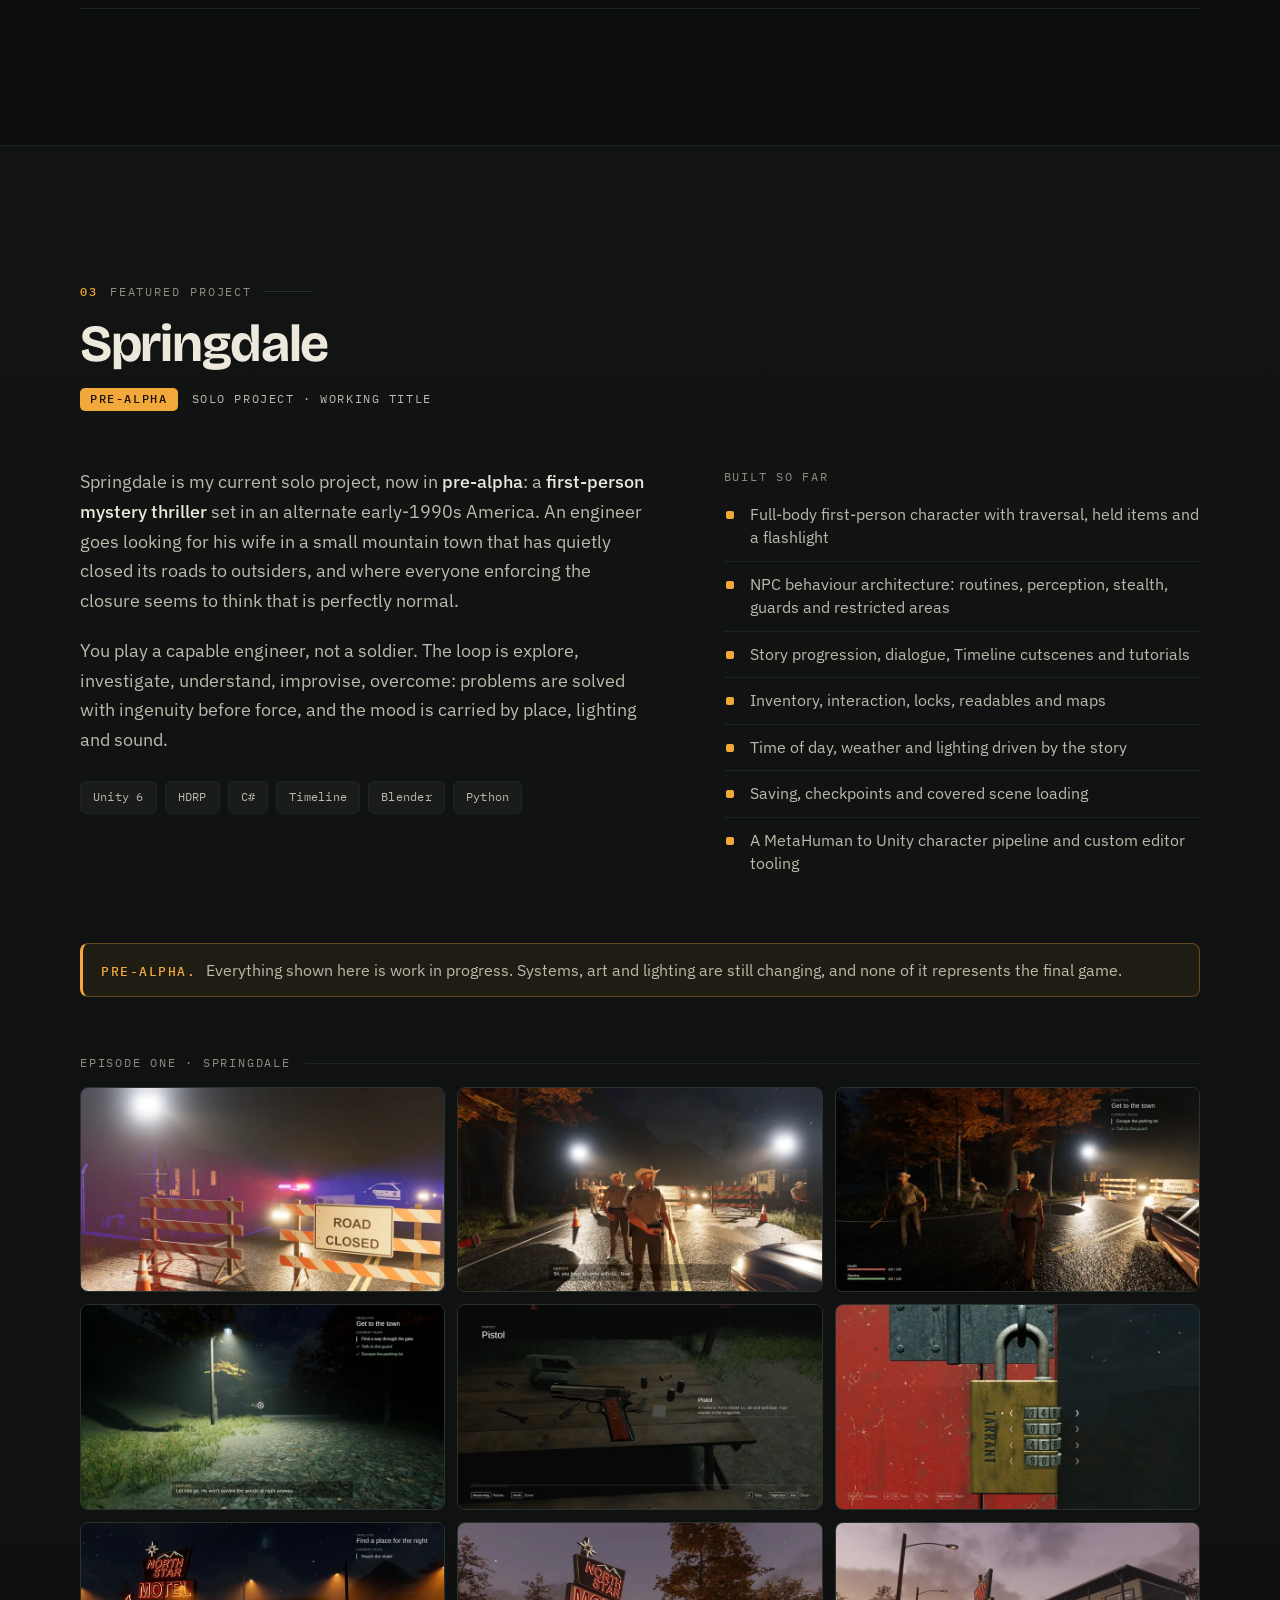
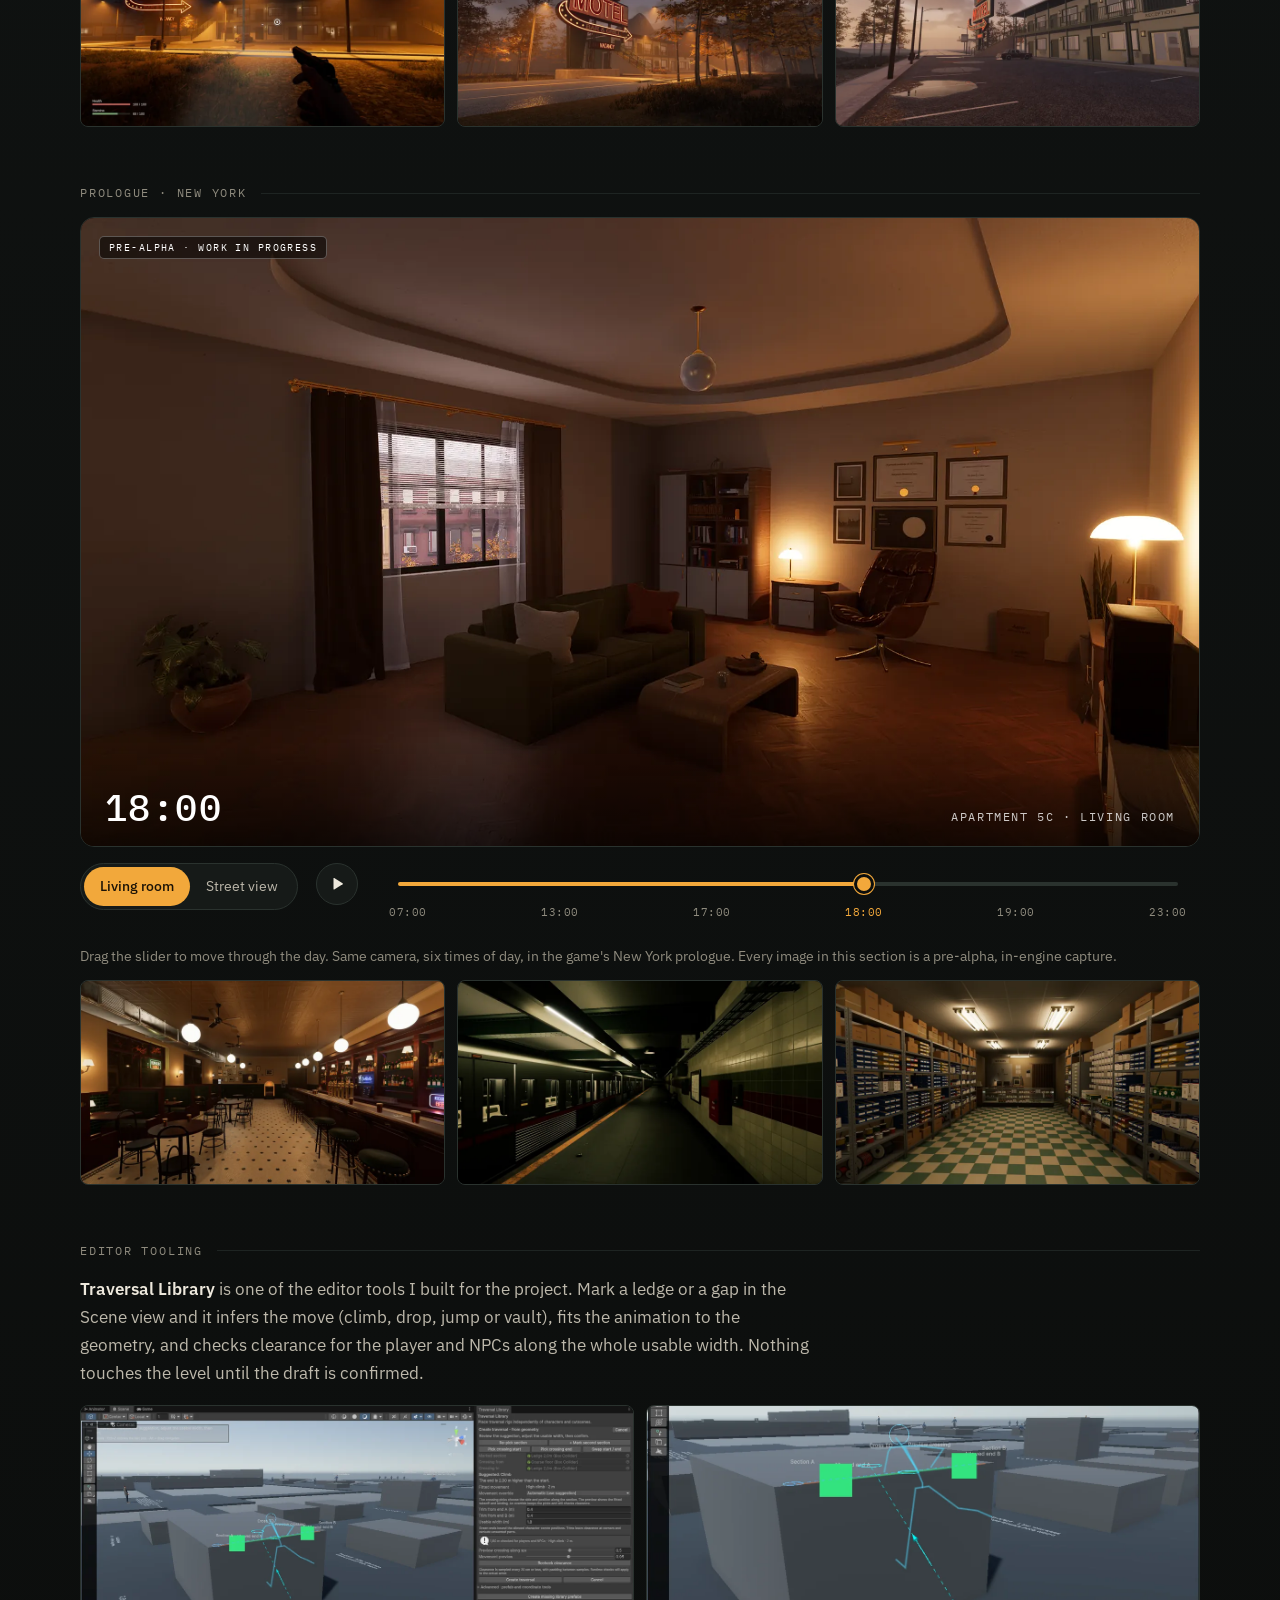
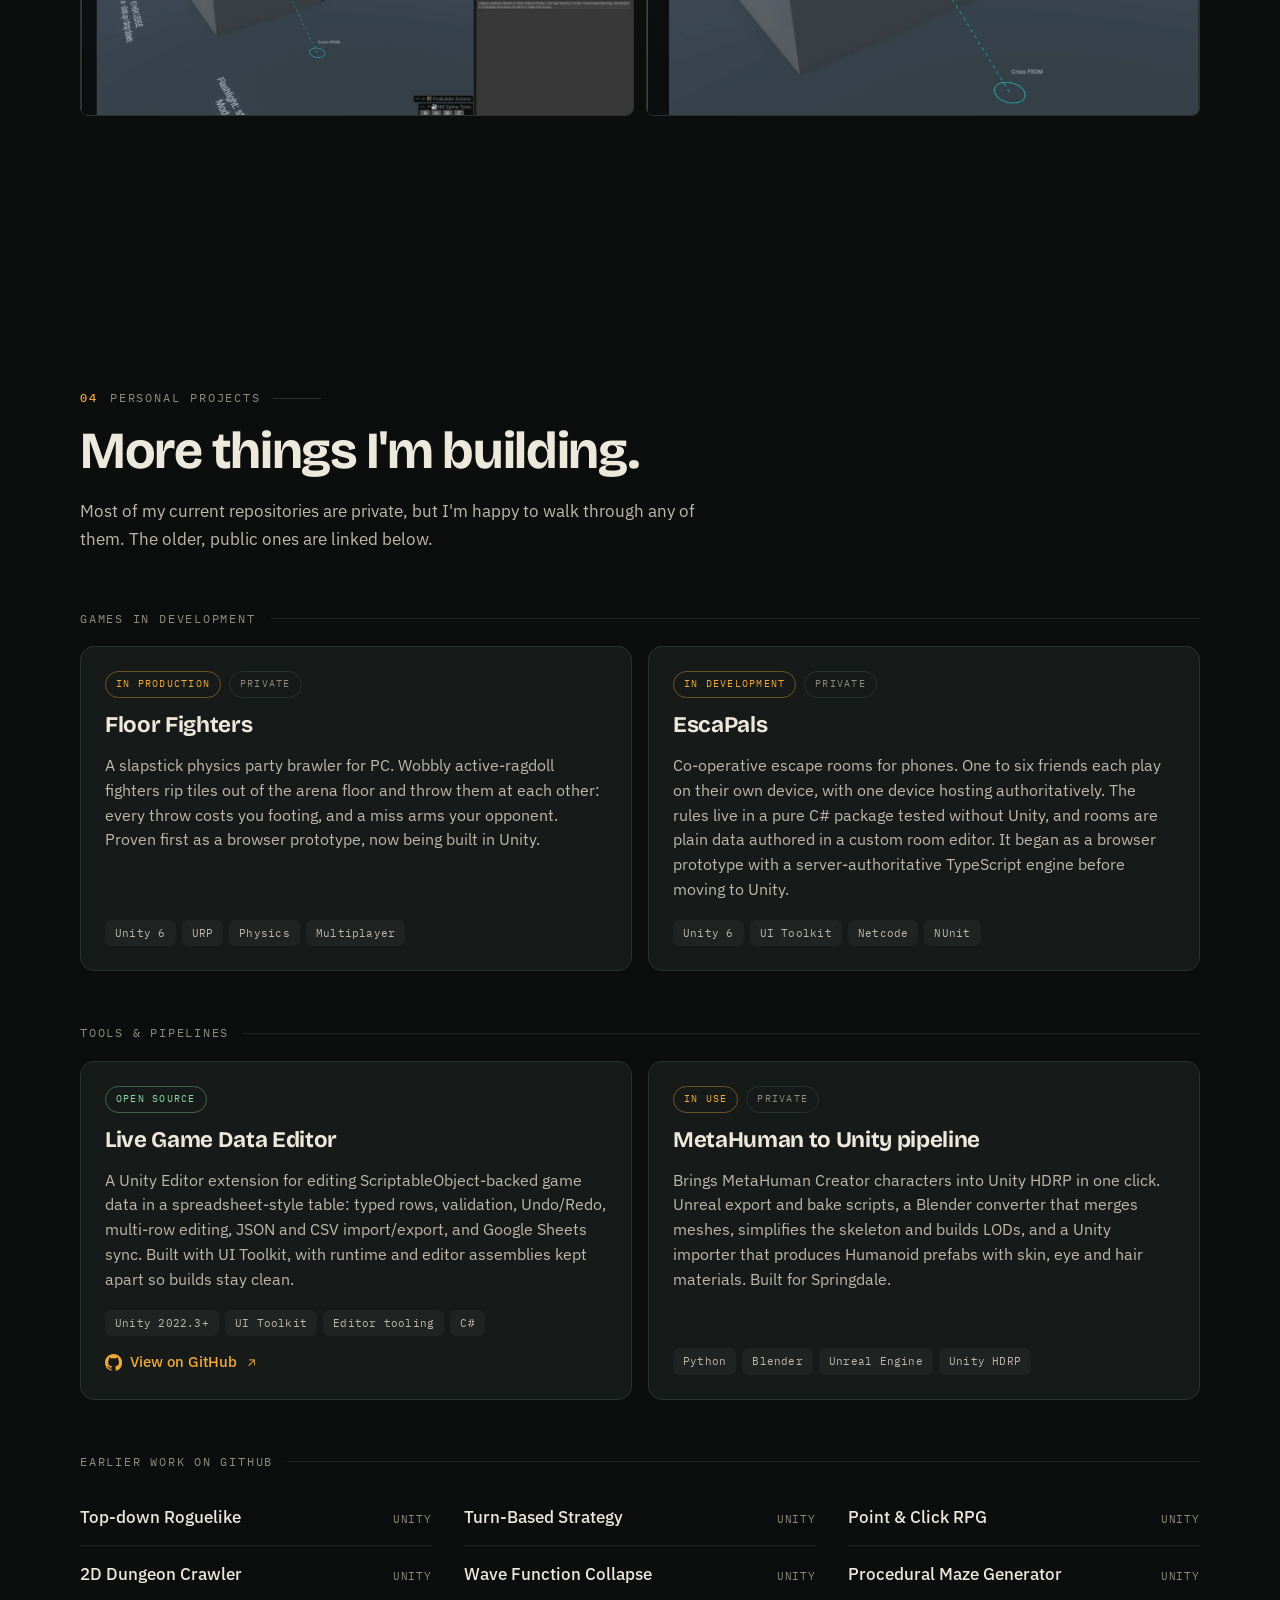
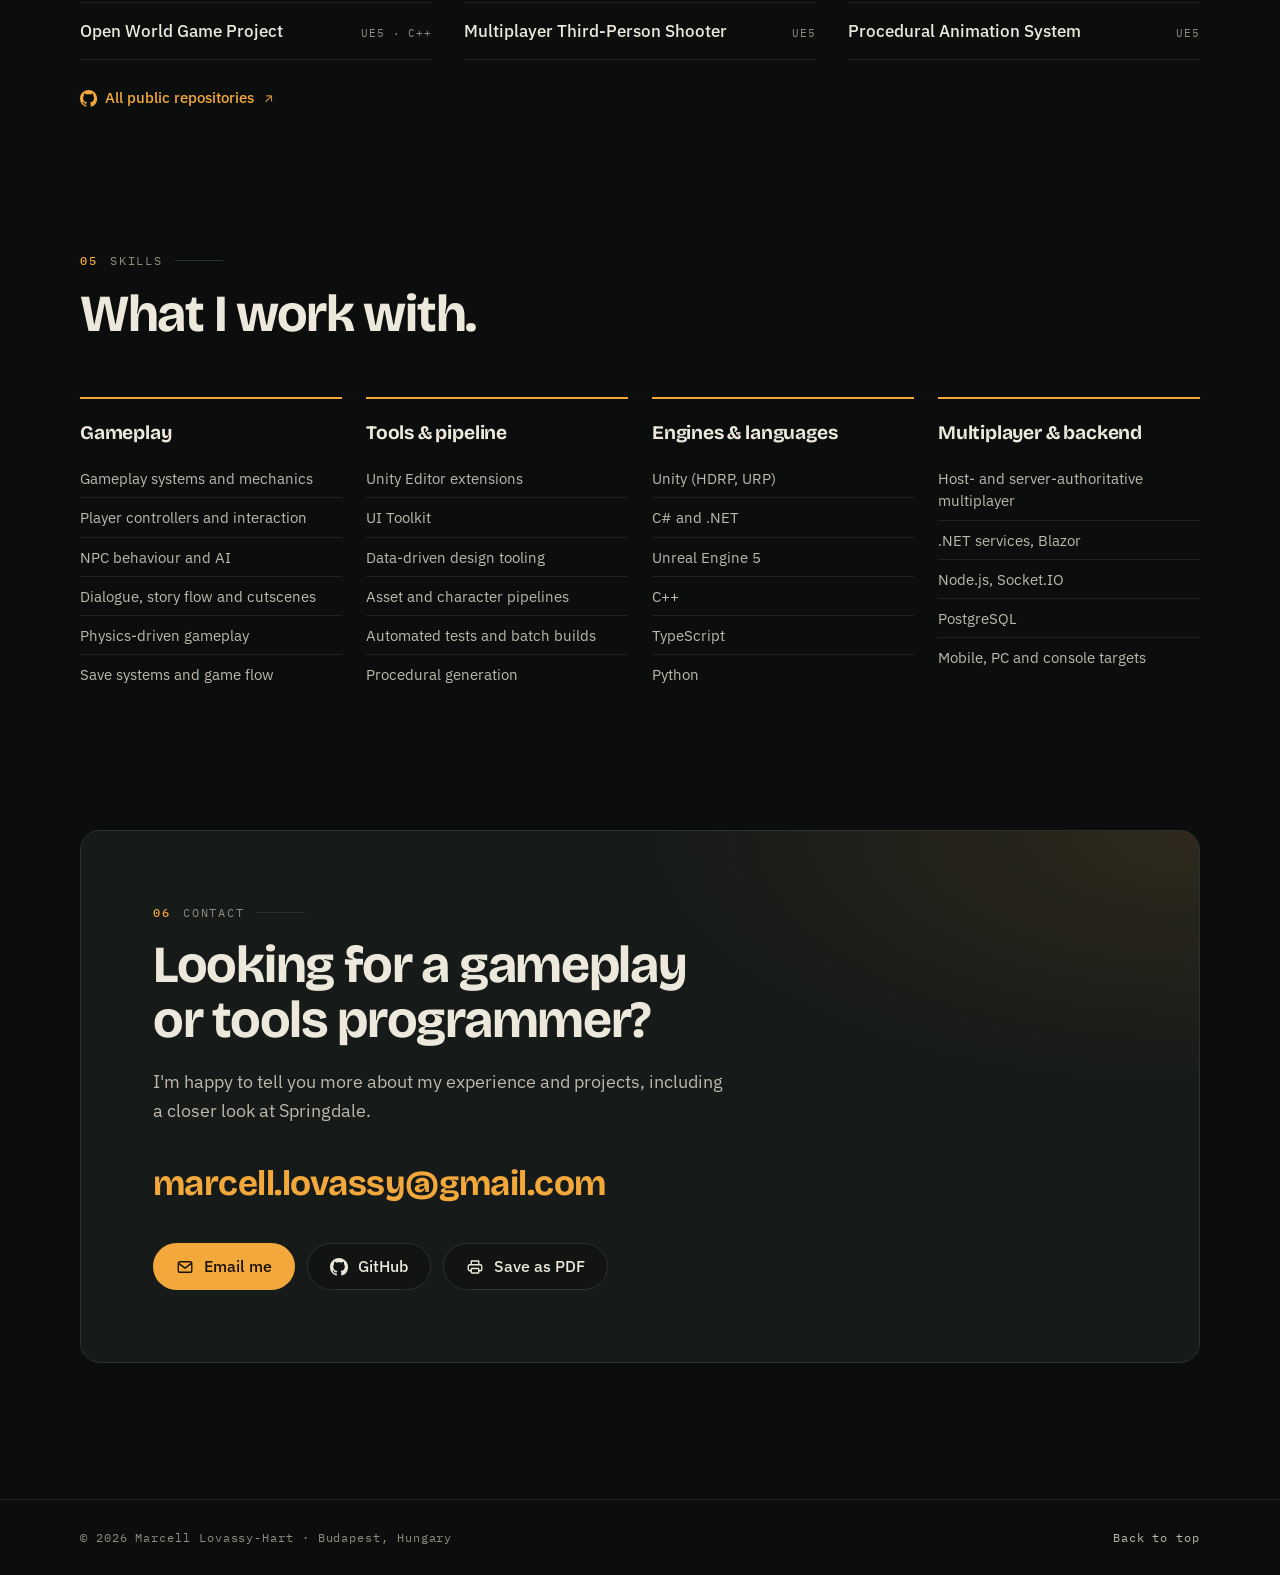
==== commit 153da0eb: "Use the full name Marcell Lovassy-Hart - Hero, nav brand, page titles, link preview, footer and 404 " ====
--- a/index.html
+++ b/index.html
@@ -3,14 +3,14 @@
 <head>
   <meta charset="utf-8">
   <meta name="viewport" content="width=device-width, initial-scale=1">
-  <title>Marcell Lovassy — Unity Gameplay &amp; Tools Programmer</title>
+  <title>Marcell Lovassy-Hart — Unity Gameplay &amp; Tools Programmer</title>
   <meta name="description" content="Senior game developer from Budapest. Gameplay programming and in-engine tooling in Unity, with credits on Bloom &amp; Breakfast and Rob and Renovate.">
-  <meta name="author" content="Marcell Lovassy">
+  <meta name="author" content="Marcell Lovassy-Hart">
   <meta name="theme-color" content="#0c0e0d">
   <link rel="canonical" href="https://marcell-lovassy.github.io/">
 
   <meta property="og:type" content="profile">
-  <meta property="og:title" content="Marcell Lovassy — Unity Gameplay &amp; Tools Programmer">
+  <meta property="og:title" content="Marcell Lovassy-Hart — Unity Gameplay &amp; Tools Programmer">
   <meta property="og:description" content="Senior game developer from Budapest. Gameplay programming and in-engine tooling in Unity.">
   <meta property="og:url" content="https://marcell-lovassy.github.io/">
   <meta property="og:image" content="https://marcell-lovassy.github.io/assets/img/og-cover.jpg">
@@ -29,7 +29,8 @@
   {
     "@context": "https://schema.org",
     "@type": "Person",
-    "name": "Marcell Lovassy",
+    "name": "Marcell Lovassy-Hart",
+    "alternateName": "Marcell Lovassy",
     "jobTitle": "Game Developer",
     "url": "https://marcell-lovassy.github.io/",
     "sameAs": ["https://github.com/marcell-lovassy"],
@@ -59,9 +60,9 @@
 
 <nav class="nav" aria-label="Primary">
   <div class="container nav__inner">
-    <a class="nav__brand" href="#top" aria-label="Marcell Lovassy, back to top">
+    <a class="nav__brand" href="#top" aria-label="Marcell Lovassy-Hart, back to top">
       <span class="nav__mark" aria-hidden="true">ML</span>
-      <span class="nav__name">Marcell Lovassy</span>
+      <span class="nav__name">Marcell Lovassy-Hart</span>
     </a>
     <button class="nav__toggle" type="button" aria-expanded="false" aria-controls="nav-links" aria-label="Menu">
       <span></span><span></span>
@@ -90,7 +91,7 @@
       <span class="eyebrow__sep" aria-hidden="true">/</span>
       <span>Budapest</span>
     </p>
-    <h1 class="hero__name">Marcell <br>Lovassy</h1>
+    <h1 class="hero__name">Marcell <br><span class="hero__surname">Lovassy-Hart</span></h1>
     <p class="hero__lead">
       Senior game developer with over a decade in software engineering. I build gameplay systems
       and the in-engine tools that keep a team moving, most recently on
@@ -585,7 +586,7 @@
 
 <footer class="footer">
   <div class="container footer__inner">
-    <p>© <span data-year>2026</span> Marcell Lovassy · Budapest, Hungary</p>
+    <p>© <span data-year>2026</span> Marcell Lovassy-Hart · Budapest, Hungary</p>
     <a class="footer__top" href="#top">Back to top</a>
   </div>
 </footer>
--- a/assets/css/style.css
+++ b/assets/css/style.css
@@ -170,10 +170,12 @@
   color: var(--amber);
 }
 .eyebrow__sep { color: var(--muted); }
+.hero__surname { white-space: nowrap; }
 .hero__name {
   margin: 22px 0 28px;
   font-family: var(--font-display); font-weight: 800;
-  font-size: clamp(3.5rem, 10.5vw, 8rem); line-height: .9; letter-spacing: -.035em;
+  /* The floor shrinks on very narrow phones so the unbroken surname still fits. */
+  font-size: clamp(min(3.5rem, calc(17vw - 8px)), 10.5vw, 8rem); line-height: .9; letter-spacing: -.035em;
 }
 .hero__lead {
   max-width: 35rem;
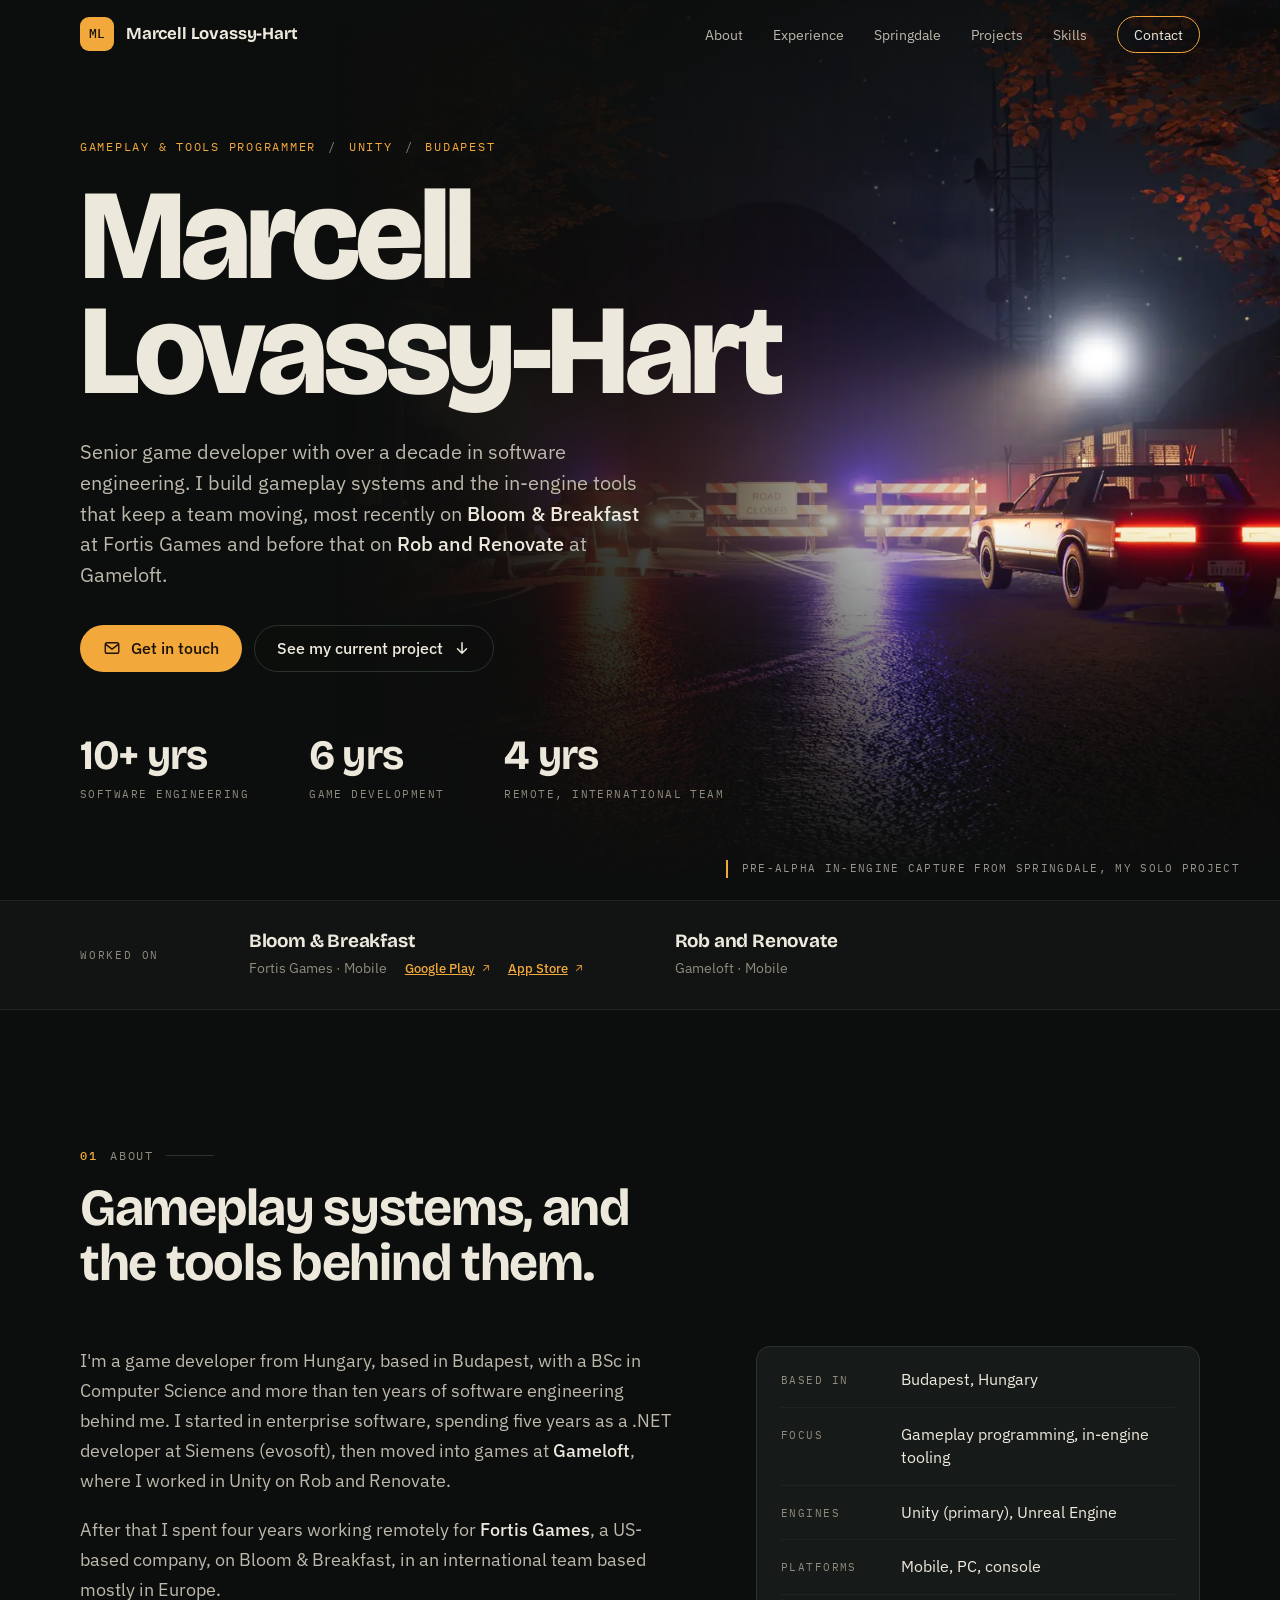
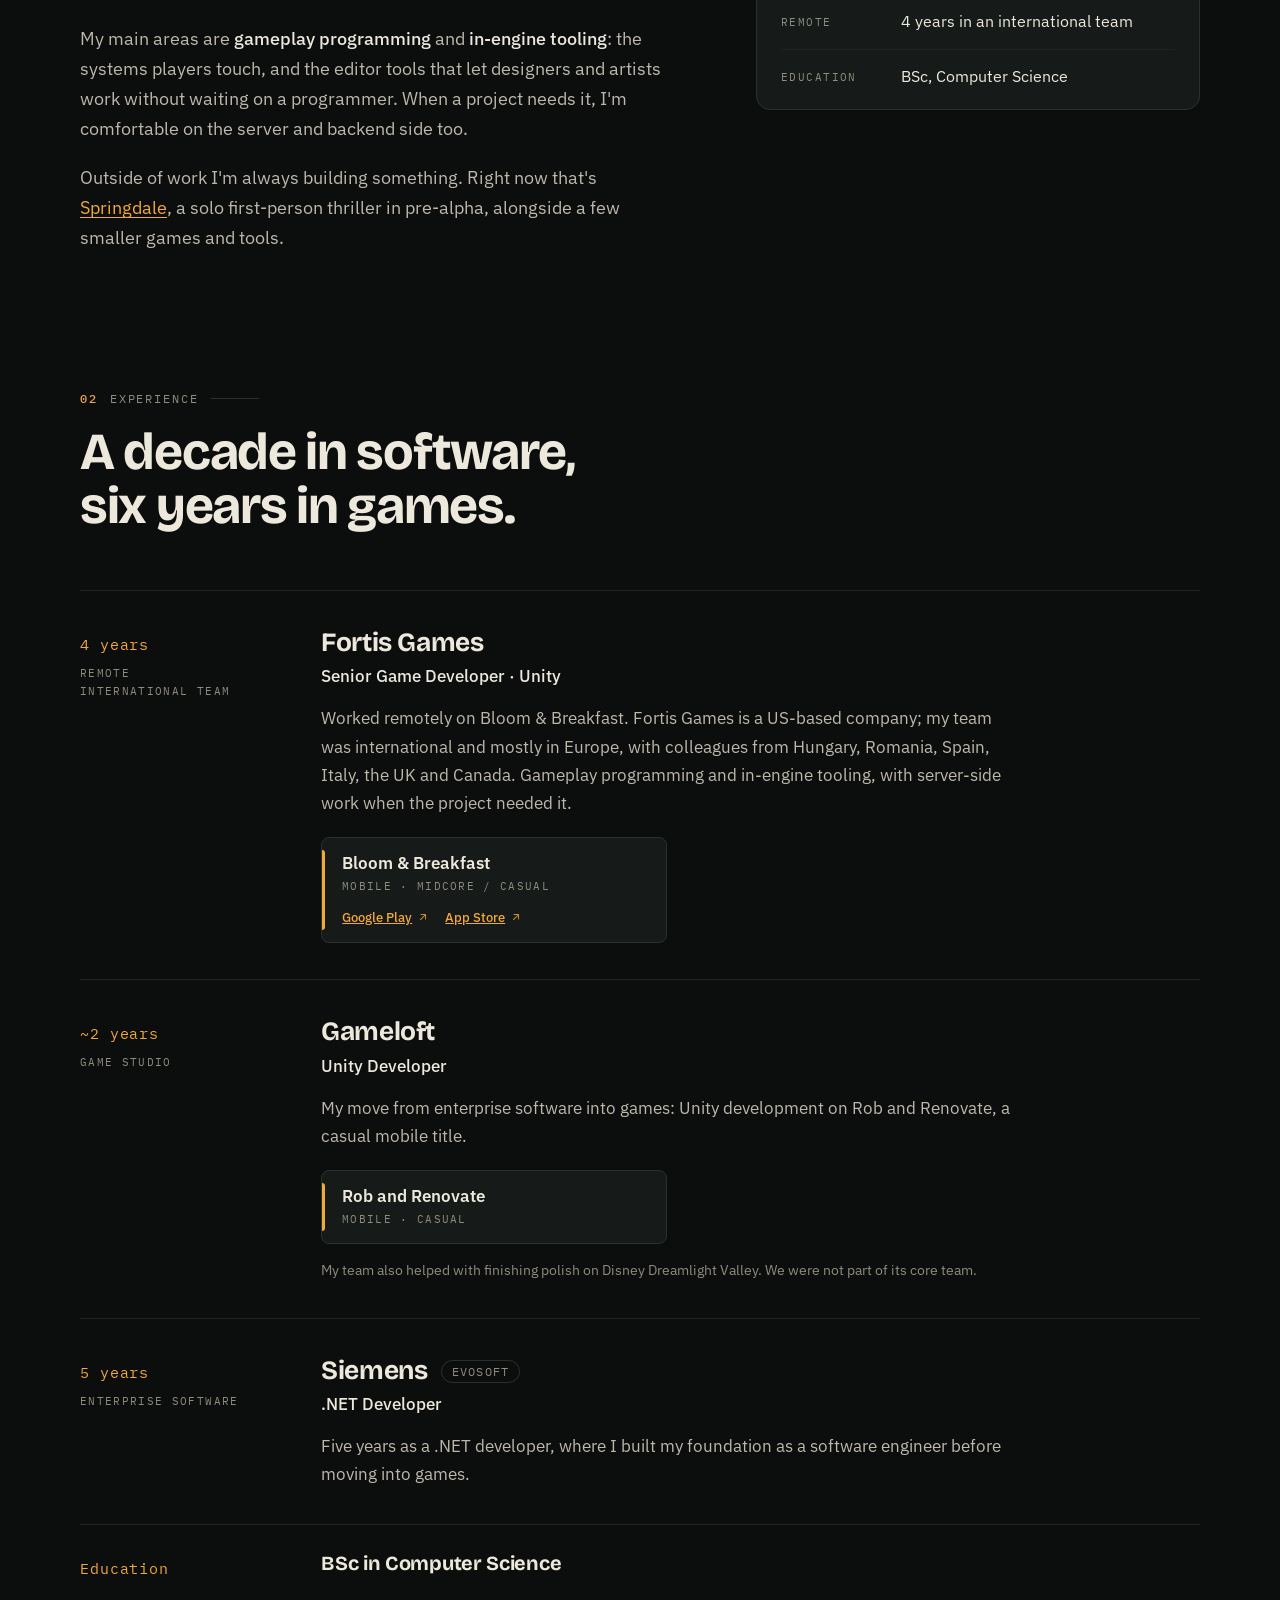
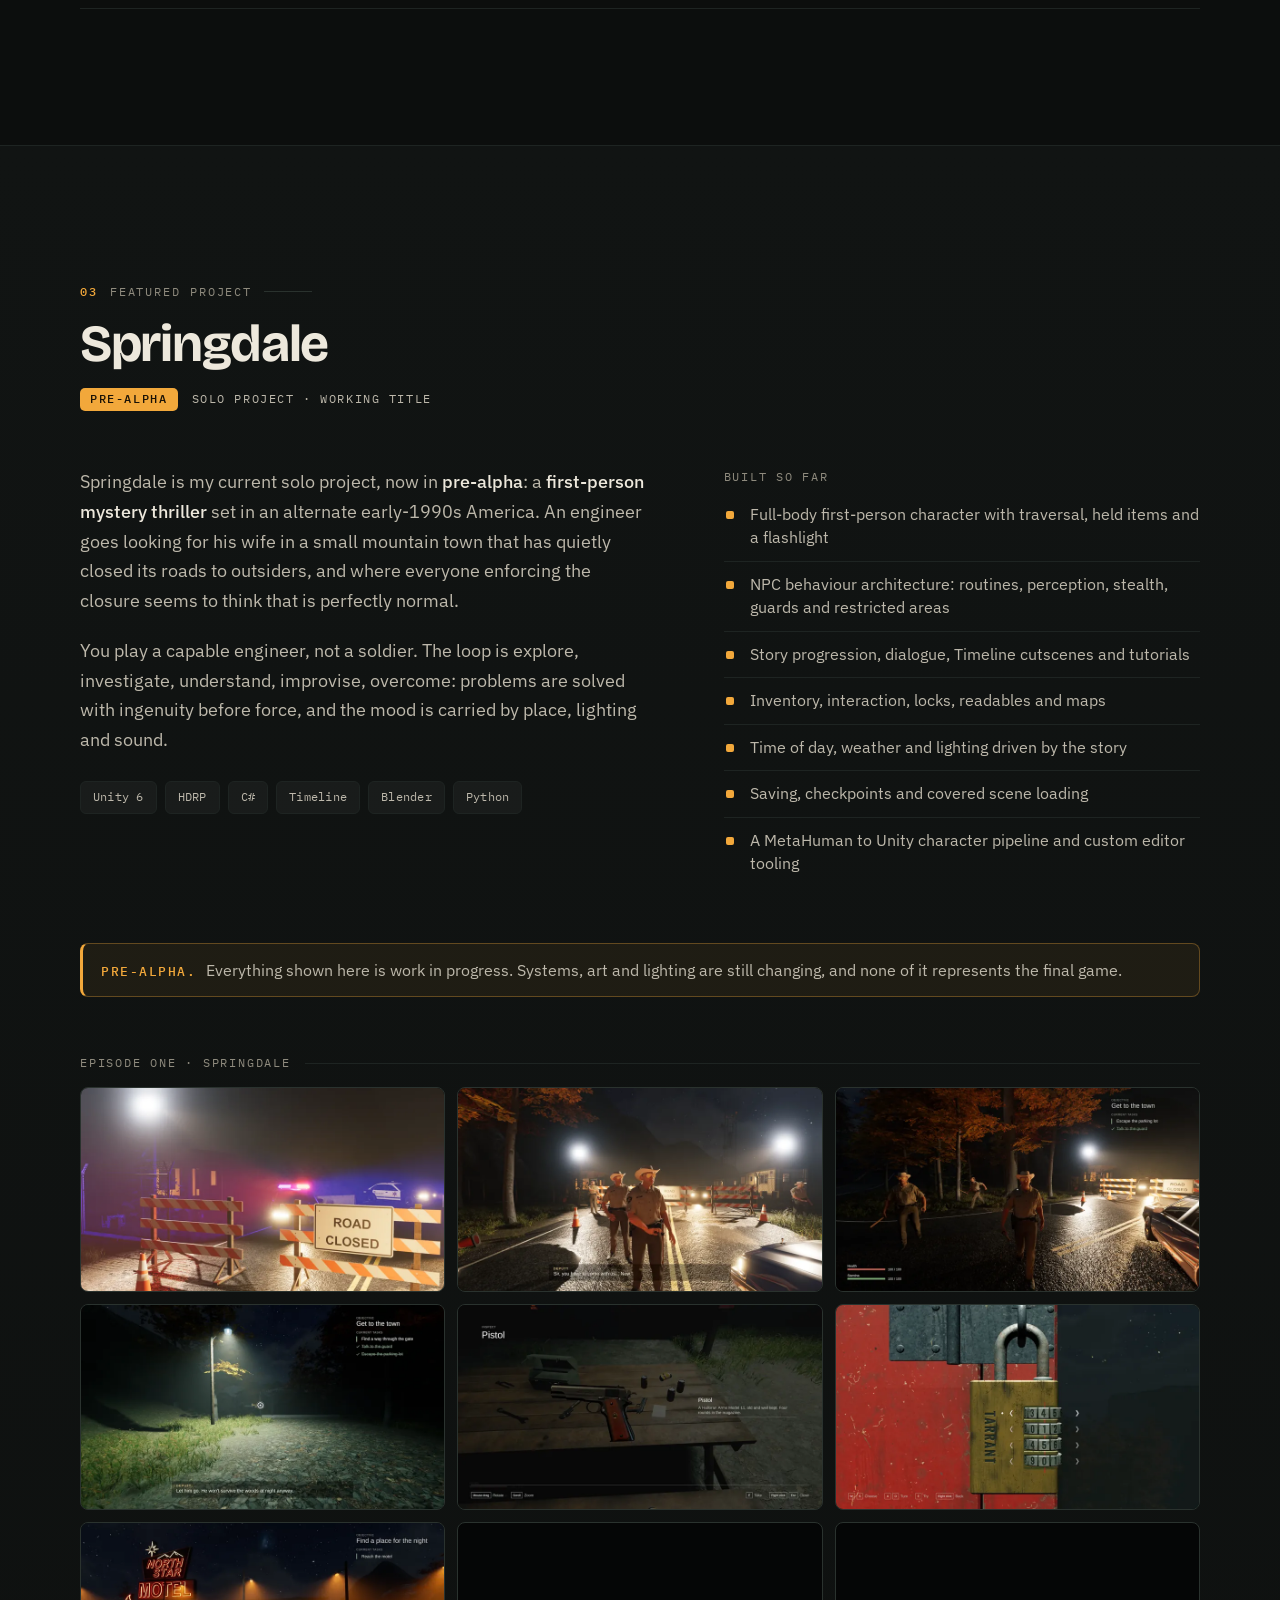
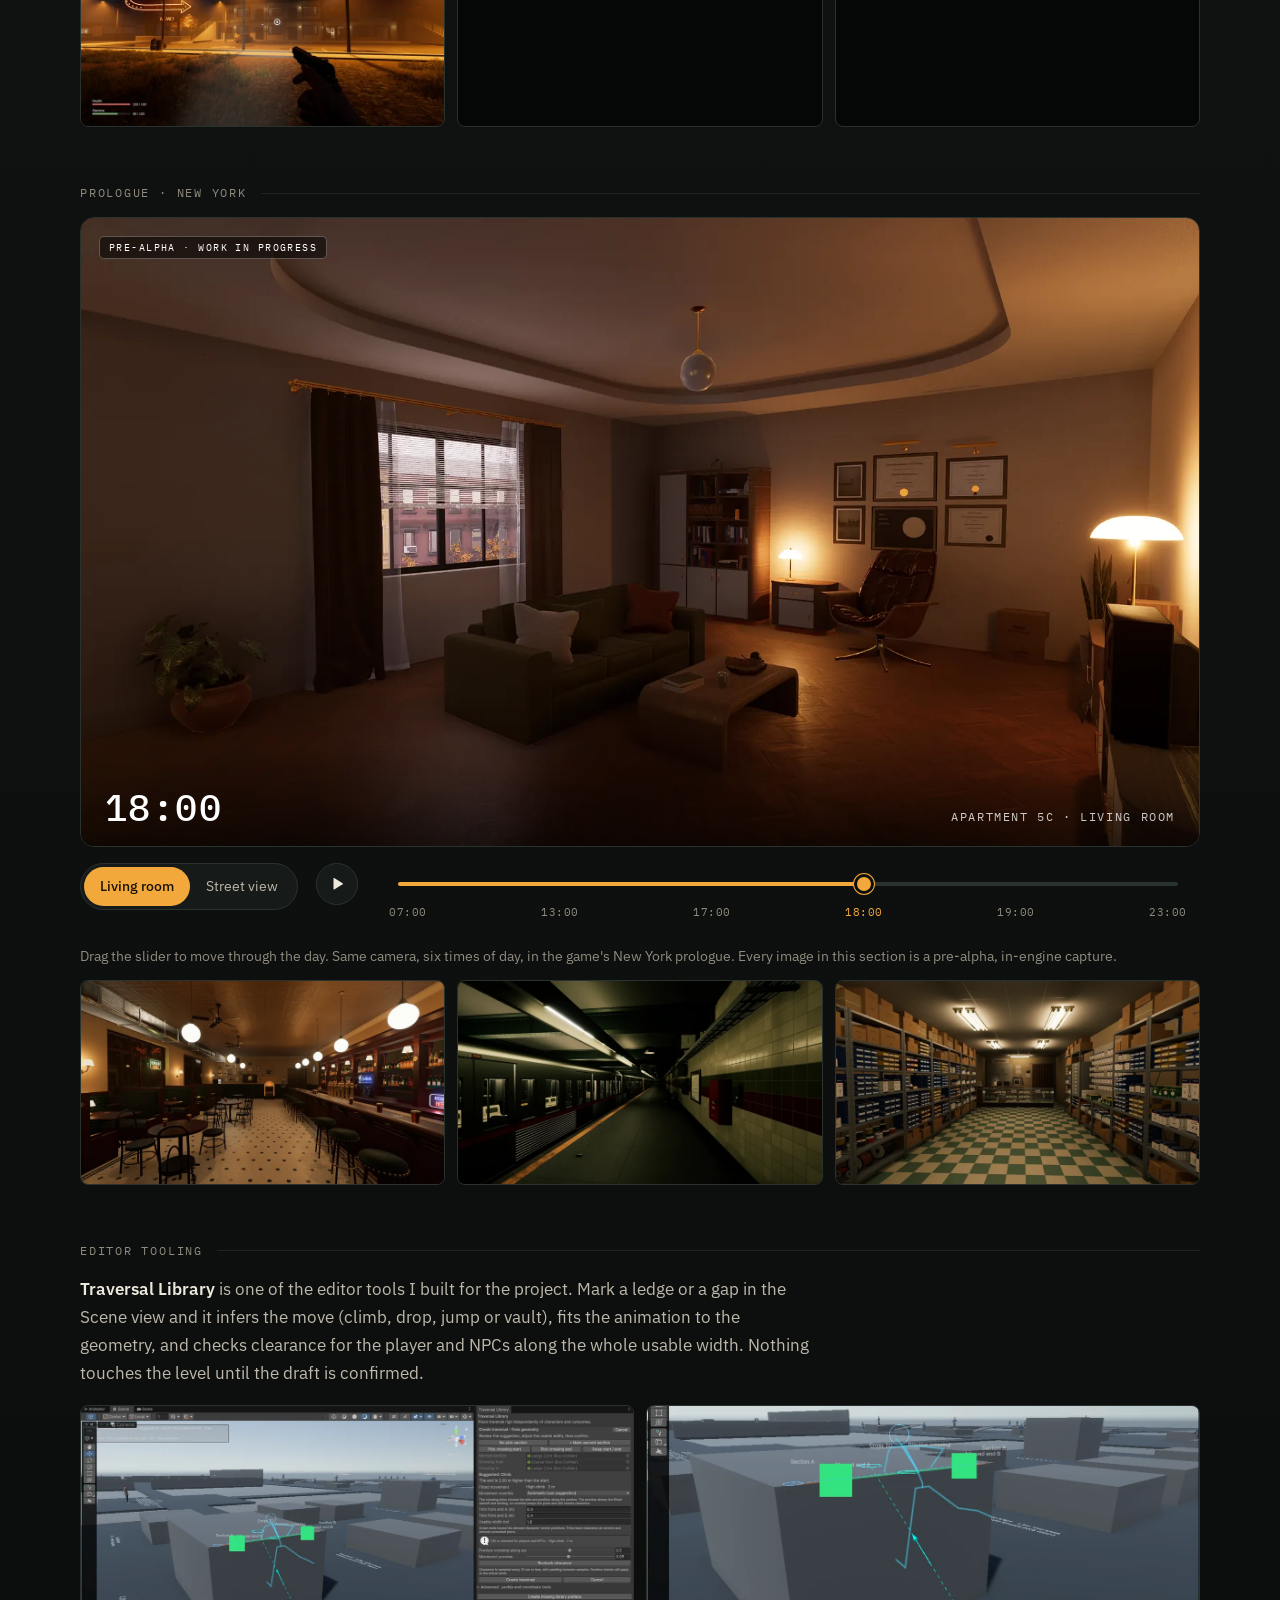
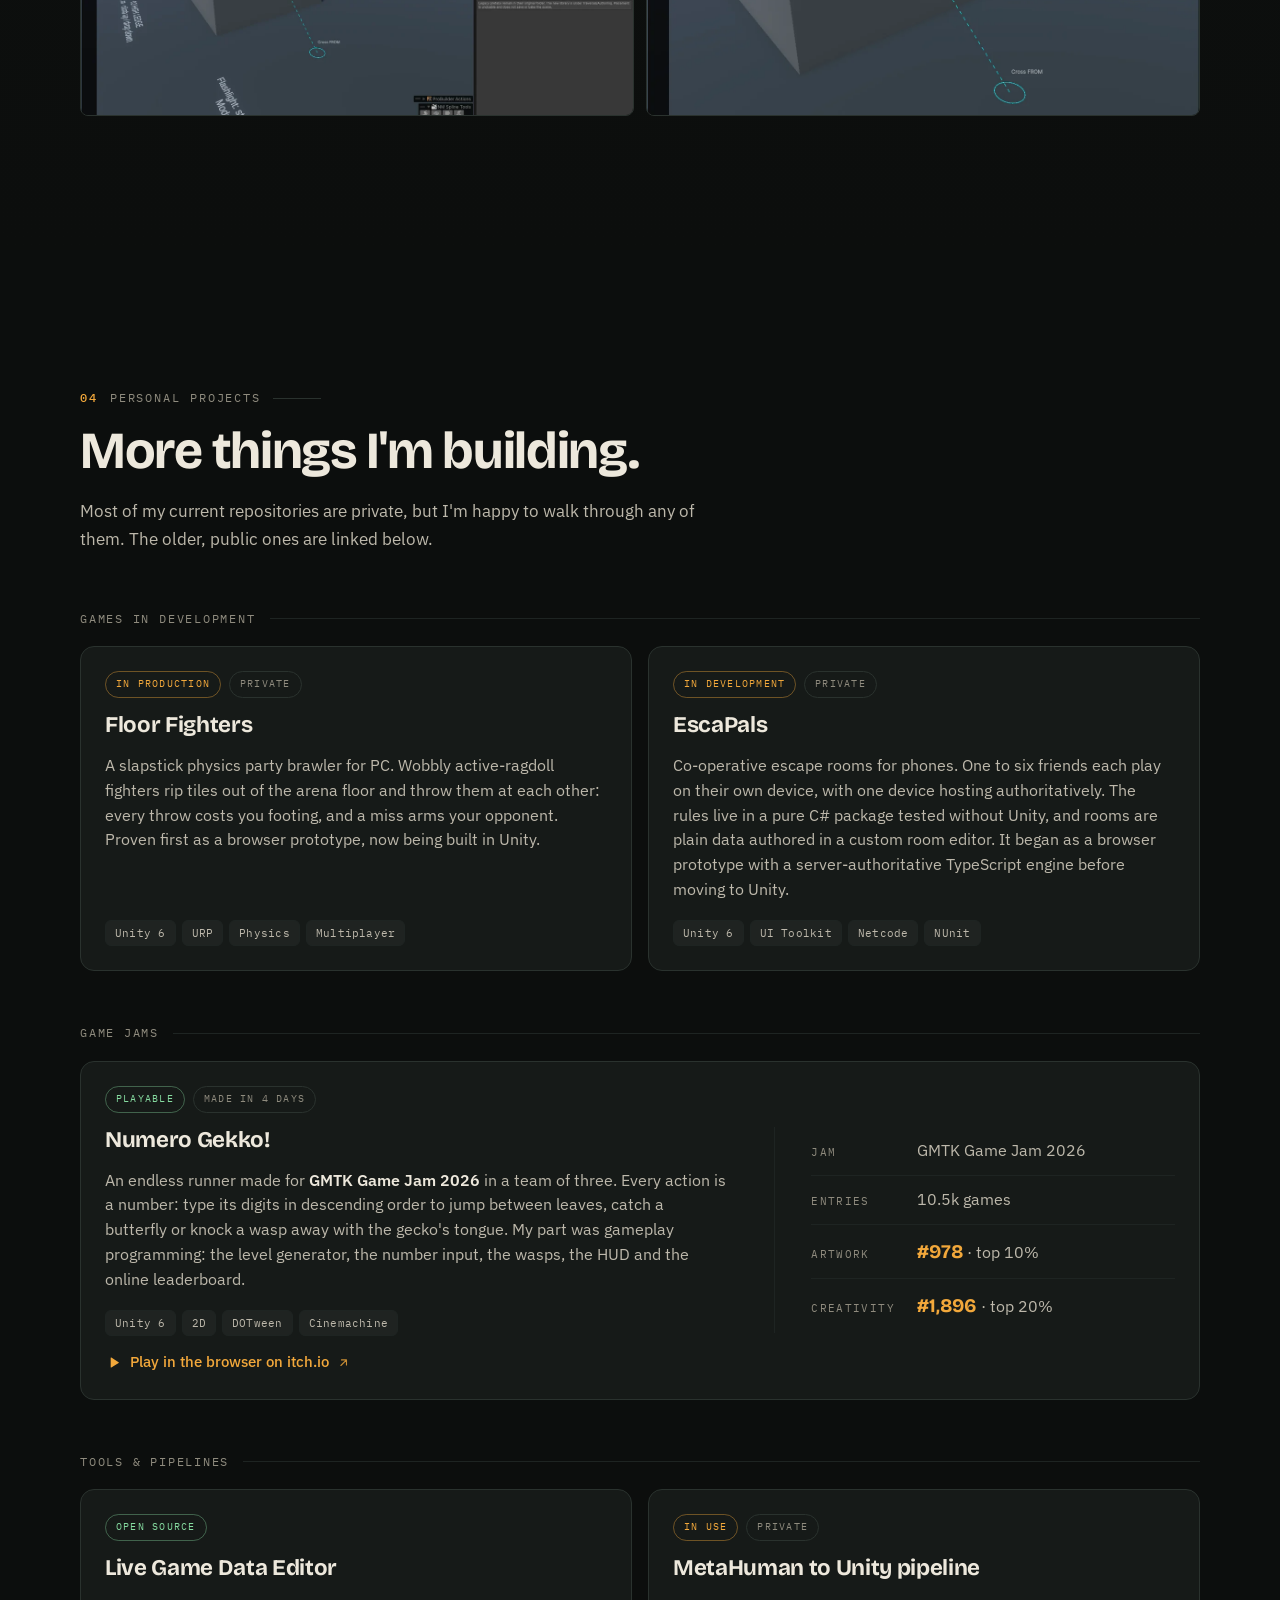
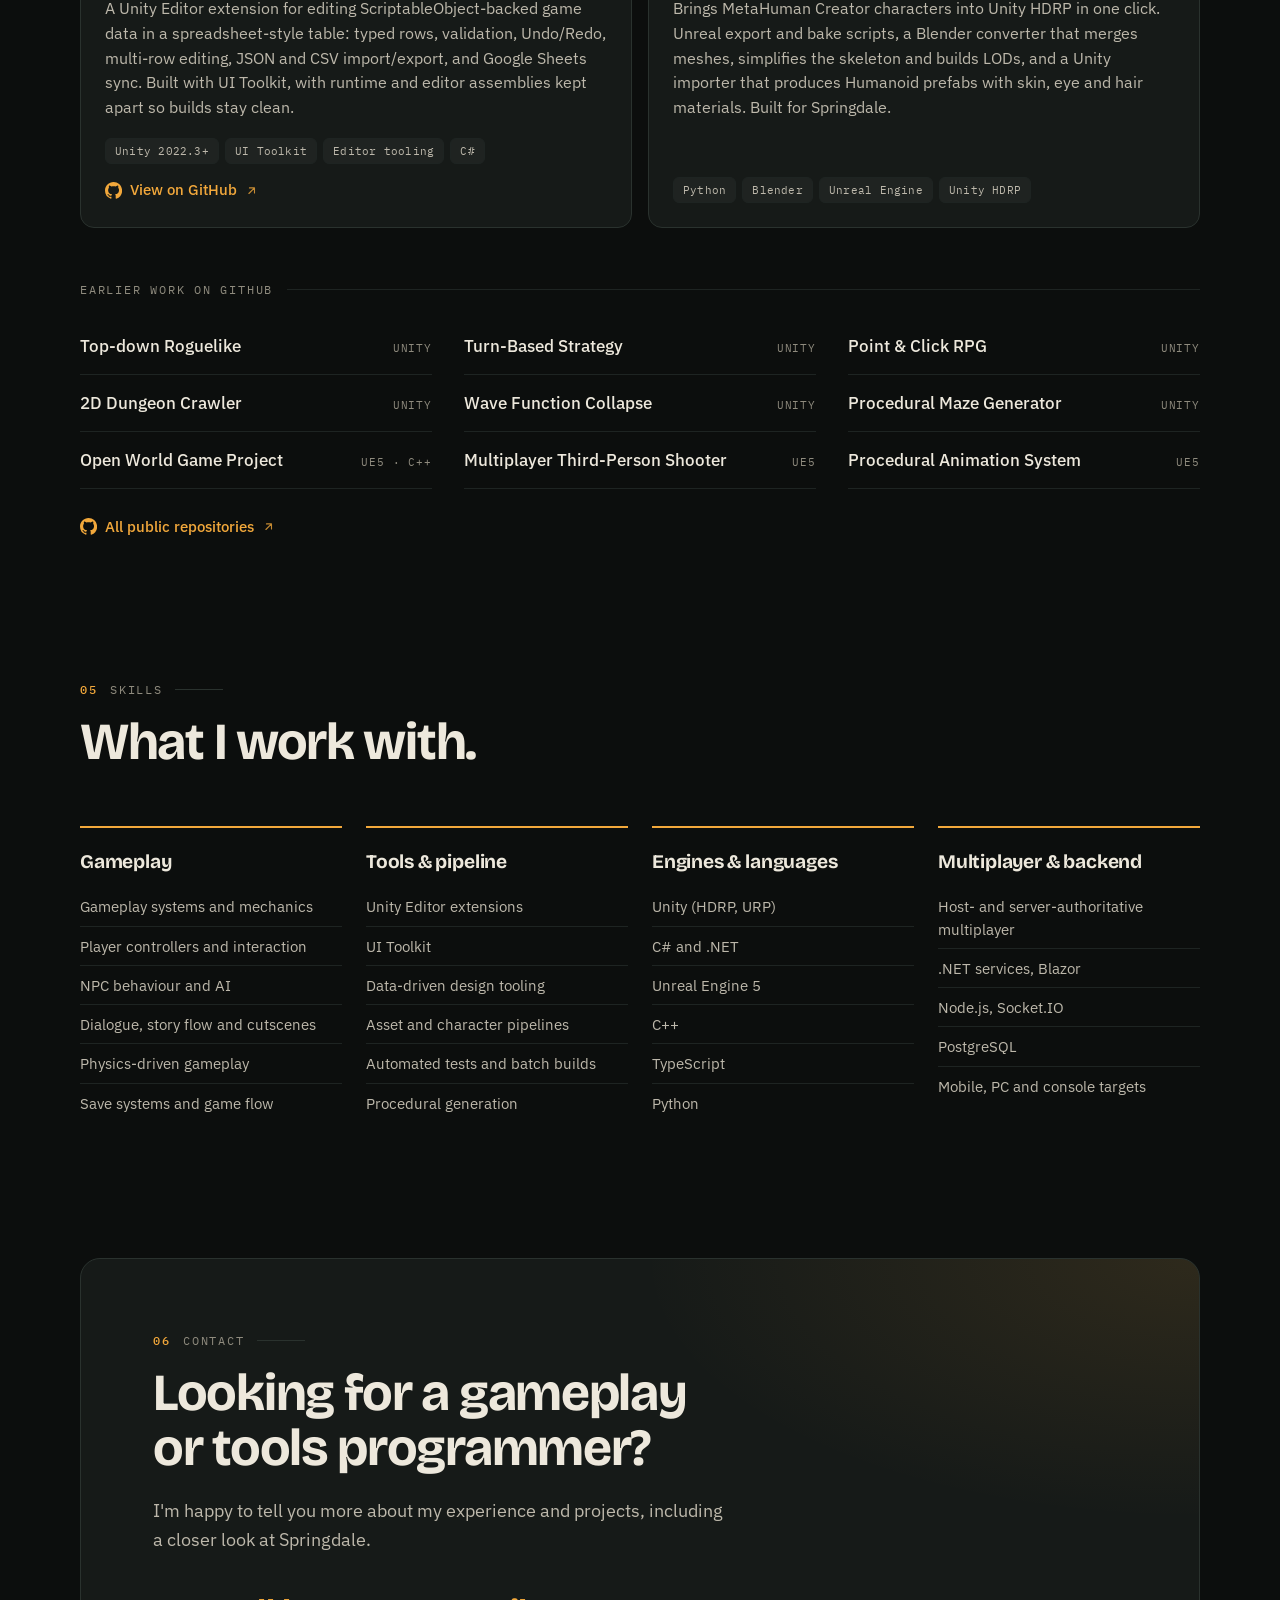
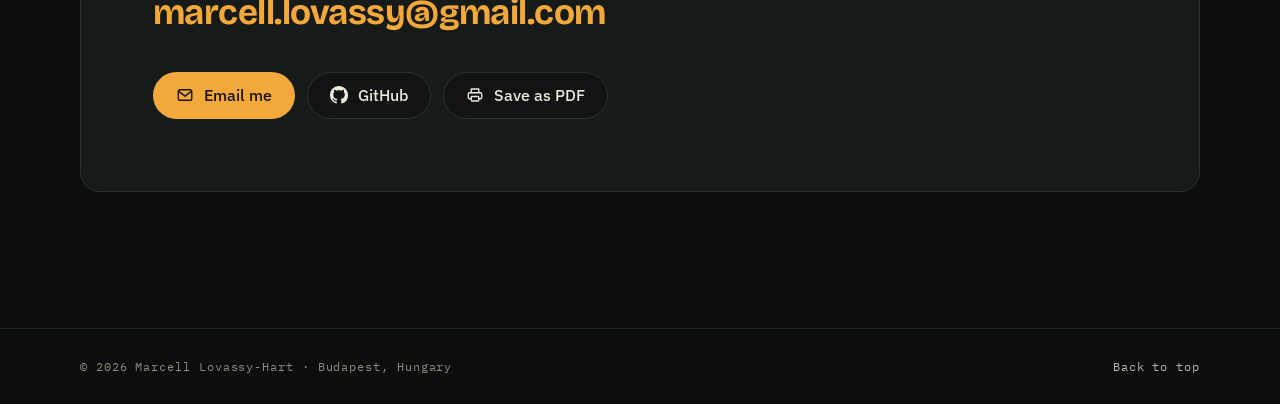
==== commit 9627c0a7: "Add a Game jams block with Numero Gekko! - GMTK Game Jam 2026 entry with its results and a link to p" ====
--- a/index.html
+++ b/index.html
@@ -450,6 +450,33 @@
         </article>
       </div>
 
+      <h3 class="subhead reveal">Game jams</h3>
+      <div class="cards cards--2">
+        <article class="card card--wide reveal">
+          <div class="card__main">
+            <div class="card__top"><span class="pill pill--live">Playable</span><span class="pill">Made in 4 days</span></div>
+            <h4>Numero Gekko!</h4>
+            <p>
+              An endless runner made for <strong>GMTK Game Jam 2026</strong> in a team of three. Every action is a
+              number: type its digits in descending order to jump between leaves, catch a butterfly or knock a
+              wasp away with the gecko's tongue. My part was gameplay programming: the level generator, the
+              number input, the wasps, the HUD and the online leaderboard.
+            </p>
+            <ul class="tags"><li>Unity 6</li><li>2D</li><li>DOTween</li><li>Cinemachine</li></ul>
+            <a class="card__link card__link--itch" href="https://sokama.itch.io/numero-gekko" target="_blank" rel="noopener">
+              <svg class="icon" aria-hidden="true"><use href="#i-play"/></svg><span class="card__link-text">Play in the browser on itch.io</span>
+              <svg class="icon icon--sm" aria-hidden="true"><use href="#i-out"/></svg>
+            </a>
+          </div>
+          <dl class="card__facts">
+            <div><dt>Jam</dt><dd>GMTK Game Jam 2026</dd></div>
+            <div><dt>Entries</dt><dd>10.5k games</dd></div>
+            <div><dt>Artwork</dt><dd><b>#978</b> · top 10%</dd></div>
+            <div><dt>Creativity</dt><dd><b>#1,896</b> · top 20%</dd></div>
+          </dl>
+        </article>
+      </div>
+
       <h3 class="subhead reveal">Tools &amp; pipelines</h3>
       <div class="cards cards--2">
         <article class="card reveal">
--- a/assets/css/style.css
+++ b/assets/css/style.css
@@ -584,6 +584,28 @@
   color: var(--amber); font-weight: 500; font-size: .93rem; text-decoration: none; transition: color .2s;
 }
 .card__link:hover { color: var(--amber-hi); }
+.card--wide {
+  grid-column: 1 / -1;
+  display: grid; grid-template-columns: minmax(0, 1.55fr) minmax(0, 1fr);
+  gap: clamp(20px, 4vw, 48px); align-items: center;
+}
+.card__main { display: flex; flex-direction: column; gap: 14px; }
+.card p strong { color: var(--text); font-weight: 600; }
+.card__facts { border-left: 1px solid var(--line-soft); padding-left: clamp(20px, 3vw, 36px); }
+.card__facts div {
+  display: grid; grid-template-columns: 92px minmax(0, 1fr); gap: 14px; align-items: baseline;
+  padding: 11px 0; border-bottom: 1px solid var(--line-soft);
+}
+.card__facts div:last-child { border-bottom: 0; }
+.card__facts dt {
+  font-family: var(--font-mono); font-size: .66rem; letter-spacing: .13em; text-transform: uppercase; color: var(--muted);
+}
+.card__facts dd { font-size: .97rem; color: var(--text-2); }
+.card__facts dd b { font-family: var(--font-display); font-weight: 700; font-size: 1.2rem; letter-spacing: -.01em; color: var(--amber); }
+@media (max-width: 760px) {
+  .card--wide { grid-template-columns: minmax(0, 1fr); }
+  .card__facts { border-left: 0; padding-left: 0; border-top: 1px solid var(--line-soft); padding-top: 4px; }
+}
 @media (max-width: 980px) { .cards { grid-template-columns: 1fr 1fr; } }
 @media (max-width: 680px) { .cards, .cards--2 { grid-template-columns: 1fr; } }
 
@@ -731,27 +753,35 @@
   .tags--lg { margin-top: 8pt; }
   .tags li, .tags--lg li { font-size: 7pt; padding: 1pt 5pt; background: none; }
 
-  .subhead { margin: 10pt 0 5pt; font-size: 7pt; break-after: avoid; }
+  .subhead { margin: 8pt 0 4pt; font-size: 7pt; break-after: avoid; }
   .cards { grid-template-columns: repeat(3, 1fr); gap: 8pt; }
   .cards--2 { grid-template-columns: repeat(2, 1fr); }
-  .card { padding: 9pt; gap: 5pt; break-inside: avoid; }
+  .card { padding: 8pt 9pt; gap: 4pt; break-inside: avoid; }
   .card h4 { font-size: 11pt; }
   .card p { font-size: 8.5pt; line-height: 1.4; }
   .pill { font-size: 6pt; padding: 1pt 5pt; }
   .card__link { font-size: 7.5pt; }
   .card__link::after { content: "github.com/marcell-lovassy/unity-live-gde"; font-family: var(--font-mono); font-weight: 400; }
+  .card__link--itch::after { content: "sokama.itch.io/numero-gekko"; }
   .card__link .icon, .card__link-text { display: none; }
+  .card--wide { grid-template-columns: 1.7fr 1fr; gap: 14pt; }
+  .card__main { gap: 4pt; }
+  .card__facts { padding-left: 12pt; }
+  .card__facts div { grid-template-columns: 50pt 1fr; gap: 6pt; padding: 2.5pt 0; }
+  .card__facts dt { font-size: 6.5pt; }
+  .card__facts dd { font-size: 8.5pt; }
+  .card__facts dd b { font-size: 10pt; }
   .repos { grid-template-columns: repeat(3, 1fr); gap: 0 14pt; }
-  .repos a { padding: 3.5pt 0; font-size: 9pt; }
+  .repos a { padding: 3pt 0; font-size: 9pt; }
   .repos a small { font-size: 6.5pt; }
 
   .skills { grid-template-columns: repeat(4, 1fr); gap: 12pt; break-inside: avoid; }
   .skill-group { padding-top: 6pt; border-top-width: 1.5pt; }
   .skill-group h3 { font-size: 10pt; margin-bottom: 3pt; }
-  .skill-group li { padding: 2.5pt 0; font-size: 8.5pt; }
-
-  .contact { margin-top: 14pt; }
-  .contact__box { padding: 10pt 14pt; background: none; break-inside: avoid; }
+  .skill-group li { padding: 2pt 0; font-size: 8.5pt; }
+
+  .contact { margin-top: 10pt; }
+  .contact__box { padding: 8pt 14pt; background: none; break-inside: avoid; }
   .contact h2 { max-width: none; }
   .contact__text { margin-top: 5pt; font-size: 10pt; max-width: none; }
   .contact__mail { margin-top: 8pt; font-size: 13pt; }
@@ -760,5 +790,5 @@
     display: block; margin-top: 4pt; font-family: var(--font-mono); font-size: 8pt; color: var(--muted);
   }
   .footer { border: 0; }
-  .footer__inner { padding-block: 10pt 0; font-size: 7pt; }
-}
+  .footer__inner { padding-block: 6pt 0; font-size: 7pt; }
+}
